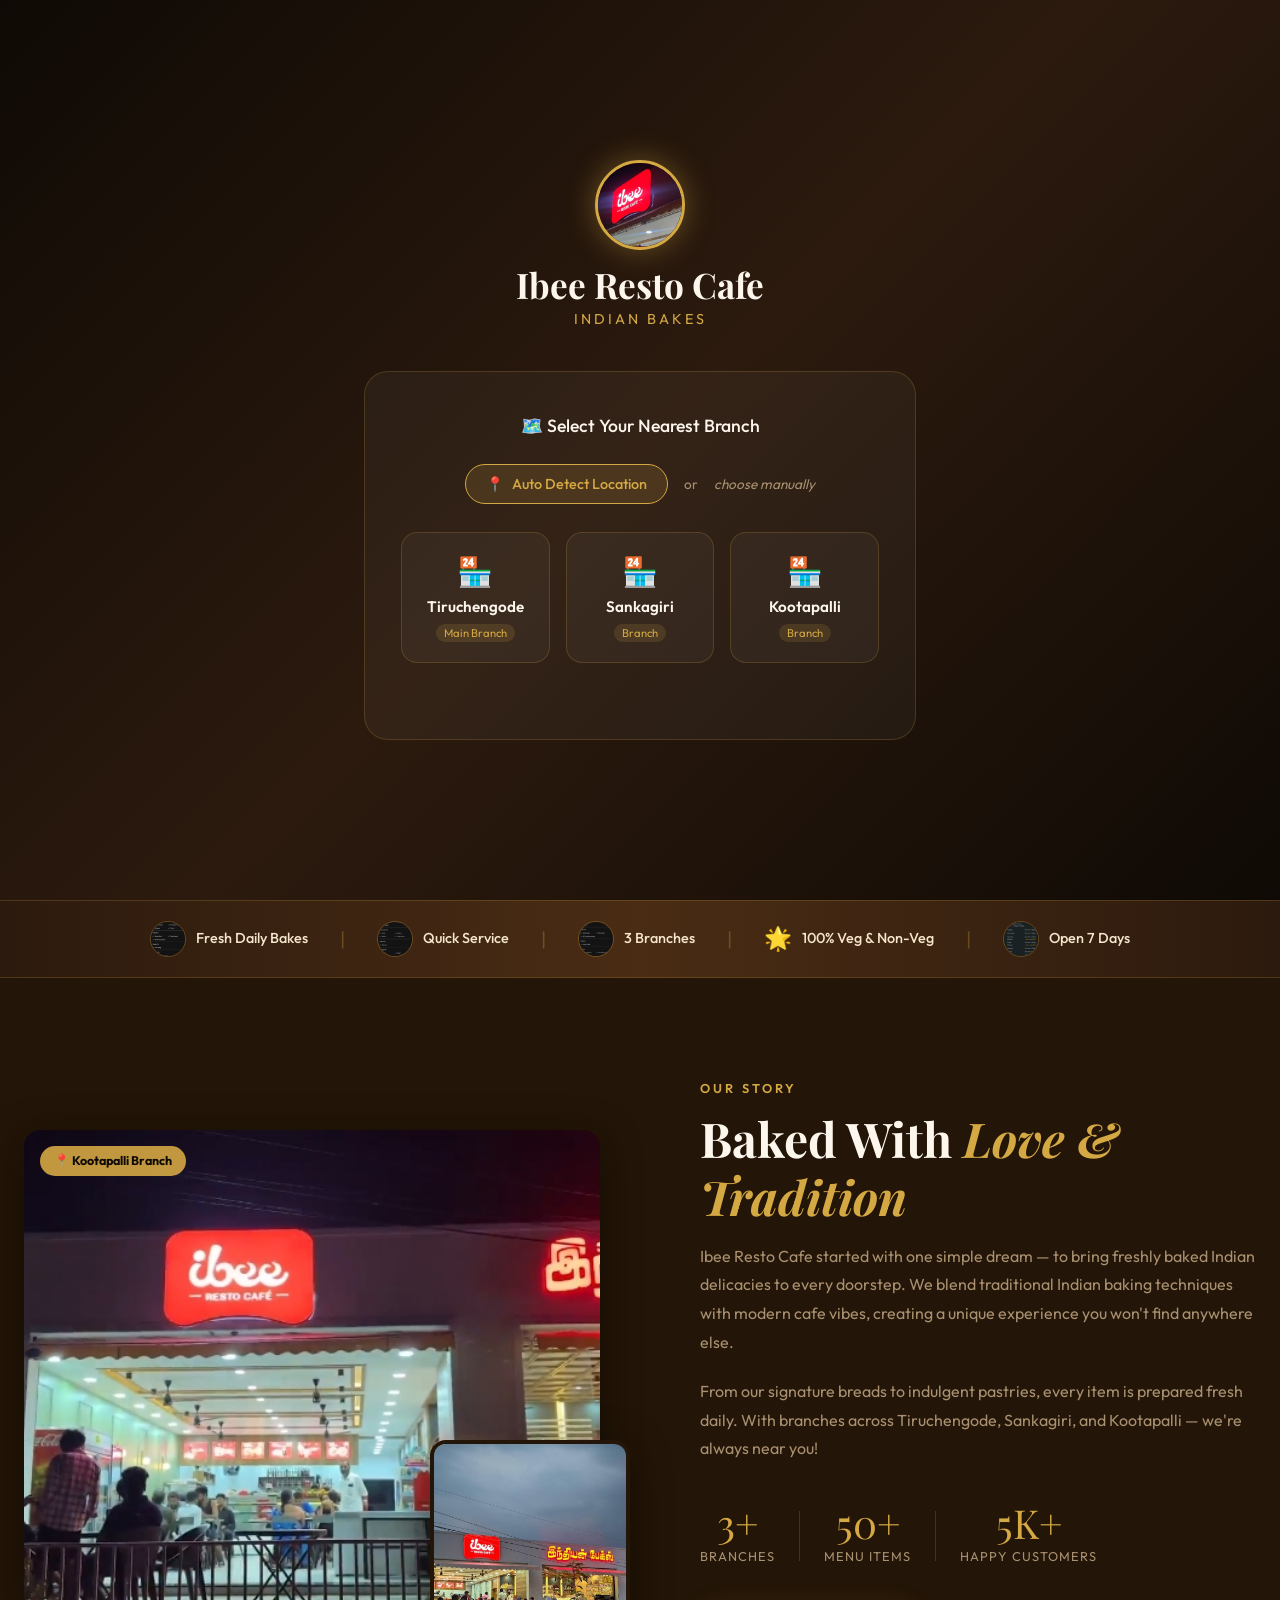
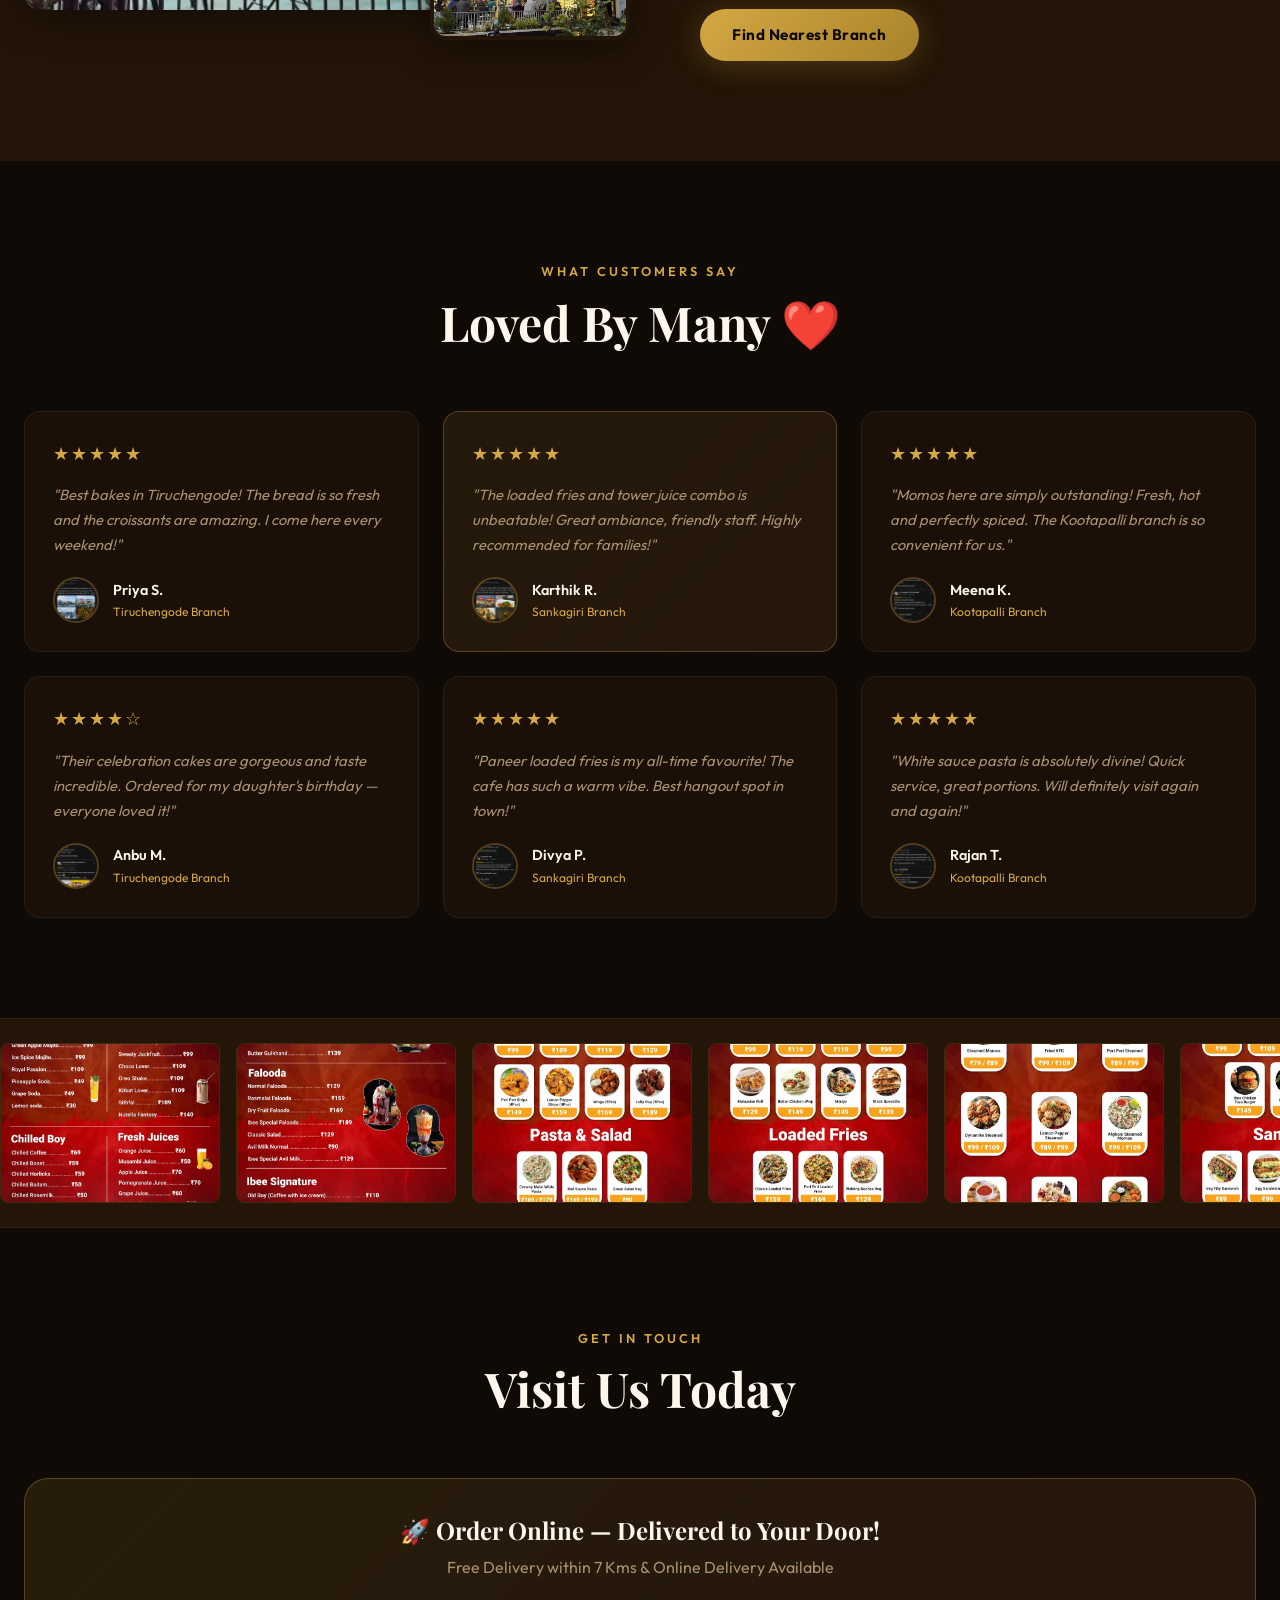
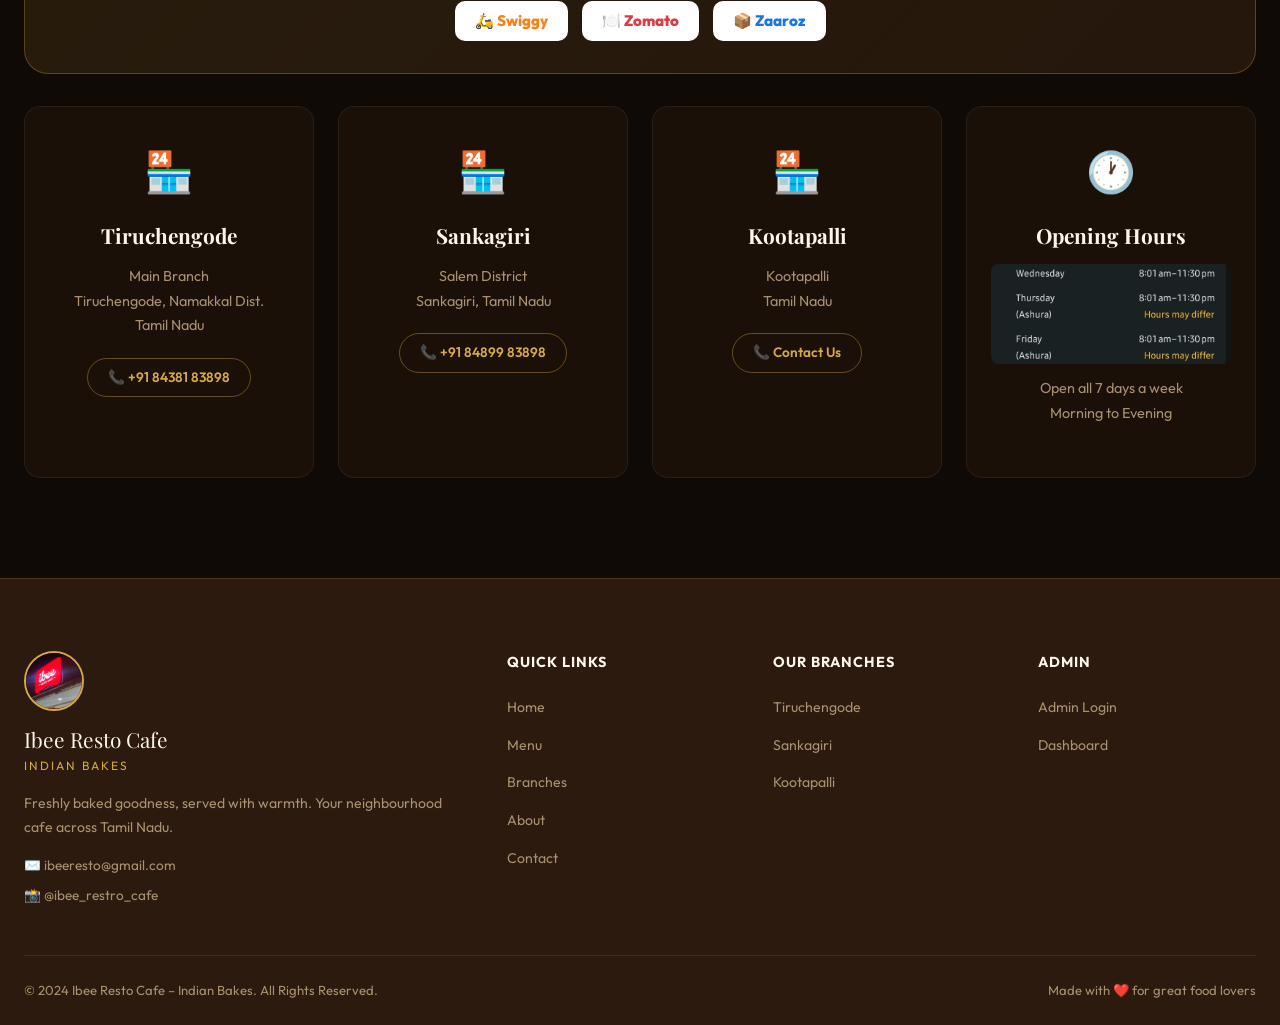
==== index.html @ 0e2c8b27 "first commit" ====
<!DOCTYPE html>
<html lang="en">
<head>
  <meta charset="UTF-8" />
  <meta name="viewport" content="width=device-width, initial-scale=1.0" />
  <title>Ibee Resto Cafe – Indian Bakes | Tiruchengode | Sankagiri | Kootapalli</title>
  <meta name="description" content="Ibee Resto Cafe – Indian Bakes. Fresh bakes, burgers, beverages & more. Multiple branches across Tiruchengode, Sankagiri, and Kootapalli. Order online today!" />
  <link rel="icon" href="images/logo.jpg" type="image/jpeg" />
  <link rel="preconnect" href="https://fonts.googleapis.com" />
  <link rel="preconnect" href="https://fonts.gstatic.com" crossorigin />
  <link href="https://fonts.googleapis.com/css2?family=Playfair+Display:ital,wght@0,400;0,600;0,700;1,400&family=Outfit:wght@300;400;500;600;700&display=swap" rel="stylesheet" />
  <link rel="stylesheet" href="css/style.css" />
</head>
<body>

  <!-- ===== BRANCH SELECTOR OVERLAY ===== -->
  <div id="branch-overlay" class="branch-overlay active">
    <div class="branch-overlay-inner">
      <div class="branch-logo-wrap">
        <img src="images/logo.jpg" alt="Ibee Resto Cafe Logo" class="branch-logo" />
        <h1 class="branch-title">Ibee Resto Cafe</h1>
        <p class="branch-subtitle">Indian Bakes</p>
      </div>
      <div class="branch-card">
        <p class="branch-prompt">🗺️ Select Your Nearest Branch</p>
        <div class="branch-detect-row">
          <button id="detect-location-btn" class="btn-detect" onclick="detectLocation()">
            <span class="icon">📍</span> Auto Detect Location
          </button>
          <span class="or-divider">or</span>
          <span class="manual-label">choose manually</span>
        </div>
        <div class="branch-grid">
          <button class="branch-btn" onclick="selectBranch('tiruchengode')" id="branch-tiruchengode">
            <span class="branch-icon">🏪</span>
            <span class="branch-name">Tiruchengode</span>
            <span class="branch-tag">Main Branch</span>
          </button>
          <button class="branch-btn" onclick="selectBranch('sankagiri')" id="branch-sankagiri">
            <span class="branch-icon">🏪</span>
            <span class="branch-name">Sankagiri</span>
            <span class="branch-tag">Branch</span>
          </button>
          <button class="branch-btn" onclick="selectBranch('kootapalli')" id="branch-kootapalli">
            <span class="branch-icon">🏪</span>
            <span class="branch-name">Kootapalli</span>
            <span class="branch-tag">Branch</span>
          </button>
        </div>
        <p class="branch-note" id="detect-status"></p>
      </div>
    </div>
  </div>

  <!-- ===== NAVBAR ===== -->
  <nav class="navbar" id="navbar">
    <div class="nav-container">
      <a href="index.html" class="nav-logo">
        <img src="images/logo.jpg" alt="Ibee Logo" class="nav-logo-img" />
        <div class="nav-logo-text">
          <span class="nav-brand">Ibee Resto Cafe</span>
          <span class="nav-tagline">Indian Bakes</span>
        </div>
      </a>
      <ul class="nav-links" id="nav-links">
        <li><a href="index.html" class="nav-link active">Home</a></li>
        <li><a href="menu.html" class="nav-link">Menu</a></li>
        <li><a href="order.html" class="nav-link" style="color:var(--gold);font-weight:700;">🛒 Order</a></li>
        <li><a href="branches.html" class="nav-link">Branches</a></li>
        <li><a href="index.html#about" class="nav-link">About</a></li>
        <li><a href="index.html#contact" class="nav-link">Contact</a></li>
      </ul>
      <div class="nav-actions">
        <div class="branch-indicator" id="nav-branch-indicator" onclick="changeBranch()">
          <span class="bi-dot">●</span>
          <span id="current-branch-nav">Select Branch</span>
          <span class="bi-arrow">⌄</span>
        </div>
        <a href="admin/login.html" class="btn-admin" id="admin-btn">Admin</a>
        <button class="hamburger" id="hamburger" onclick="toggleMenu()" aria-label="Menu">
          <span></span><span></span><span></span>
        </button>
      </div>
    </div>
  </nav>

  <!-- ===== HERO SECTION ===== -->
  <section class="hero" id="home">
    <div class="hero-bg-slider">
      <div class="hero-slide active" style="background-image:url('images/cafe_exterior1.jpg')"></div>
      <div class="hero-slide" style="background-image:url('images/cafe_exterior2.jpg')"></div>
      <div class="hero-slide" style="background-image:url('images/cafe_exterior3.jpg')"></div>
      <div class="hero-slide" style="background-image:url('images/cafe_exterior4.jpg')"></div>
      <div class="hero-slide" style="background-image:url('images/cafe_exterior5.jpg')"></div>
    </div>
    <div class="hero-overlay"></div>
    <div class="hero-content">
      <div class="hero-badge">✦ Freshly Baked Every Day ✦</div>
      <div class="hero-logo-wrap">
        <div class="hero-logo-glow"></div>
        <img src="images/logo.jpg" alt="Ibee Resto Cafe – Indian Bakes" class="hero-logo-main" />
      </div>
      <h1 class="hero-title">
        <span class="hero-title-main">Ibee Resto Cafe</span>
        <span class="hero-title-sub">Indian Bakes</span>
      </h1>
      <p class="hero-desc">From oven to table — authentic Indian bakes, bold flavours & warm vibes.<br/>
        <span class="hero-branch-tag" id="hero-branch-display">📍 Select a branch to explore menu</span>
      </p>
      <div class="hero-cta">
        <a href="order.html" class="btn-primary">🛒 Order Now</a>
        <a href="menu.html" class="btn-outline">View Menu</a>
        <a href="branches.html" class="btn-outline">Our Branches</a>
      </div>
    </div>
    <div class="hero-scroll-hint">
      <span>Scroll to discover</span>
      <div class="scroll-arrow">↓</div>
    </div>
    <div class="hero-slide-dots" id="hero-dots"></div>
  </section>

  <!-- ===== FEATURES STRIP ===== -->
  <section class="features-strip">
    <div class="feature-item">
      <img src="images/features1.jpg" alt="Fresh Bakes" class="feat-img" />
      <span>Fresh Daily Bakes</span>
    </div>
    <div class="feat-divider">|</div>
    <div class="feature-item">
      <img src="images/features2.jpg" alt="Quick Service" class="feat-img" />
      <span>Quick Service</span>
    </div>
    <div class="feat-divider">|</div>
    <div class="feature-item">
      <img src="images/features3.jpg" alt="Multi Branch" class="feat-img" />
      <span>3 Branches</span>
    </div>
    <div class="feat-divider">|</div>
    <div class="feature-item">
      <span class="feat-emoji">🌟</span>
      <span>100% Veg & Non-Veg</span>
    </div>
    <div class="feat-divider">|</div>
    <div class="feature-item">
      <img src="images/timing.jpg" alt="Timings" class="feat-img" />
      <span>Open 7 Days</span>
    </div>
  </section>

  <!-- ===== ABOUT / STORY ===== -->
  <section class="section about-section" id="about">
    <div class="container about-grid">
      <div class="about-images">
        <img src="images/cafe_exterior4.jpg" alt="Ibee Cafe Kootapalli" class="about-img-main" />
        <img src="images/cafe_exterior5.jpg" alt="Ibee Cafe Kootapalli" class="about-img-float" />
        <div class="about-branch-tag">📍 Kootapalli Branch</div>
      </div>
      <div class="about-content">
        <p class="section-eyebrow">Our Story</p>
        <h2 class="section-title">Baked With <em>Love & Tradition</em></h2>
        <p class="about-text">
          Ibee Resto Cafe started with one simple dream — to bring freshly baked Indian delicacies to every doorstep. 
          We blend traditional Indian baking techniques with modern cafe vibes, creating a unique experience you won't find anywhere else.
        </p>
        <p class="about-text">
          From our signature breads to indulgent pastries, every item is prepared fresh daily. 
          With branches across Tiruchengode, Sankagiri, and Kootapalli — we're always near you!
        </p>
        <div class="about-stats">
          <div class="stat-item">
            <span class="stat-num">3+</span>
            <span class="stat-label">Branches</span>
          </div>
          <div class="stat-divider"></div>
          <div class="stat-item">
            <span class="stat-num">50+</span>
            <span class="stat-label">Menu Items</span>
          </div>
          <div class="stat-divider"></div>
          <div class="stat-item">
            <span class="stat-num">5K+</span>
            <span class="stat-label">Happy Customers</span>
          </div>
        </div>
        <a href="branches.html" class="btn-primary">Find Nearest Branch</a>
      </div>
    </div>
  </section>

  <!-- ===== REVIEWS ===== -->
  <section class="section reviews-section" id="reviews">
    <div class="container">
      <div class="section-header">
        <p class="section-eyebrow">What Customers Say</p>
        <h2 class="section-title">Loved By Many ❤️</h2>
      </div>
      <div class="reviews-grid">
        <div class="review-card">
          <div class="review-stars">★★★★★</div>
          <p class="review-text">"Best bakes in Tiruchengode! The bread is so fresh and the croissants are amazing. I come here every weekend!"</p>
          <div class="reviewer">
            <img src="images/customer_review1.jpg" alt="Reviewer" class="reviewer-img" />
            <div>
              <span class="reviewer-name">Priya S.</span>
              <span class="reviewer-branch">Tiruchengode Branch</span>
            </div>
          </div>
        </div>
        <div class="review-card featured">
          <div class="review-stars">★★★★★</div>
          <p class="review-text">"The loaded fries and tower juice combo is unbeatable! Great ambiance, friendly staff. Highly recommended for families!"</p>
          <div class="reviewer">
            <img src="images/customer_review2.jpg" alt="Reviewer" class="reviewer-img" />
            <div>
              <span class="reviewer-name">Karthik R.</span>
              <span class="reviewer-branch">Sankagiri Branch</span>
            </div>
          </div>
        </div>
        <div class="review-card">
          <div class="review-stars">★★★★★</div>
          <p class="review-text">"Momos here are simply outstanding! Fresh, hot and perfectly spiced. The Kootapalli branch is so convenient for us."</p>
          <div class="reviewer">
            <img src="images/customer_review3.jpg" alt="Reviewer" class="reviewer-img" />
            <div>
              <span class="reviewer-name">Meena K.</span>
              <span class="reviewer-branch">Kootapalli Branch</span>
            </div>
          </div>
        </div>
        <div class="review-card">
          <div class="review-stars">★★★★☆</div>
          <p class="review-text">"Their celebration cakes are gorgeous and taste incredible. Ordered for my daughter's birthday — everyone loved it!"</p>
          <div class="reviewer">
            <img src="images/customer_review4.jpg" alt="Reviewer" class="reviewer-img" />
            <div>
              <span class="reviewer-name">Anbu M.</span>
              <span class="reviewer-branch">Tiruchengode Branch</span>
            </div>
          </div>
        </div>
        <div class="review-card">
          <div class="review-stars">★★★★★</div>
          <p class="review-text">"Paneer loaded fries is my all-time favourite! The cafe has such a warm vibe. Best hangout spot in town!"</p>
          <div class="reviewer">
            <img src="images/customer_review5.jpg" alt="Reviewer" class="reviewer-img" />
            <div>
              <span class="reviewer-name">Divya P.</span>
              <span class="reviewer-branch">Sankagiri Branch</span>
            </div>
          </div>
        </div>
        <div class="review-card">
          <div class="review-stars">★★★★★</div>
          <p class="review-text">"White sauce pasta is absolutely divine! Quick service, great portions. Will definitely visit again and again!"</p>
          <div class="reviewer">
            <img src="images/customer_review6.jpg" alt="Reviewer" class="reviewer-img" />
            <div>
              <span class="reviewer-name">Rajan T.</span>
              <span class="reviewer-branch">Kootapalli Branch</span>
            </div>
          </div>
        </div>
      </div>
    </div>
  </section>

  <!-- ===== GALLERY STRIP ===== -->
  <section class="gallery-strip">
    <div class="gallery-track">
      <img src="images/menu1.jpg" alt="Menu" />
      <img src="images/menu2.jpg" alt="Menu" />
      <img src="images/menu3.jpg" alt="Menu" />
      <img src="images/menu4.jpg" alt="Menu" />
      <img src="images/menu5.jpg" alt="Menu" />
      <img src="images/menu6.jpg" alt="Menu" />
      <img src="images/menu7.jpg" alt="Menu" />
      <img src="images/panner_loaded_fries.jpg" alt="Paneer Loaded Fries" />
      <img src="images/fired sticks.jpg" alt="Fired Sticks" />
      <!-- Duplicate for seamless loop -->
      <img src="images/menu1.jpg" alt="Menu" />
      <img src="images/menu2.jpg" alt="Menu" />
      <img src="images/menu3.jpg" alt="Menu" />
      <img src="images/menu4.jpg" alt="Menu" />
    </div>
  </section>

  <!-- ===== CONTACT ===== -->
  <section class="section contact-section" id="contact">
    <div class="container">
      <div class="section-header">
        <p class="section-eyebrow">Get In Touch</p>
        <h2 class="section-title">Visit Us Today</h2>
      </div>
      <div class="contact-grid">
        <!-- Delivery Banner -->
        <div style="grid-column:1/-1;background:linear-gradient(135deg,rgba(212,168,67,0.12),rgba(44,26,14,0.8));border:1px solid rgba(212,168,67,0.3);border-radius:24px;padding:32px;text-align:center;margin-bottom:8px;">
          <h3 style="font-family:var(--font-display);font-size:1.5rem;color:var(--cream);margin-bottom:6px;">🚀 Order Online — Delivered to Your Door!</h3>
          <p style="color:var(--text-muted);margin-bottom:20px;">Free Delivery within 7 Kms &amp; Online Delivery Available</p>
          <div style="display:flex;justify-content:center;gap:14px;flex-wrap:wrap;">
            <div style="background:white;border-radius:10px;padding:8px 20px;font-weight:800;color:#fc8019;font-size:0.95rem;">🛵 Swiggy</div>
            <div style="background:white;border-radius:10px;padding:8px 20px;font-weight:800;color:#e23744;font-size:0.95rem;">🍽️ Zomato</div>
            <div style="background:white;border-radius:10px;padding:8px 20px;font-weight:800;color:#1a73e8;font-size:0.95rem;">📦 Zaaroz</div>
          </div>
        </div>
        <div class="contact-card">
          <div class="contact-icon">🏪</div>
          <h3>Tiruchengode</h3>
          <p>Main Branch<br/>Tiruchengode, Namakkal Dist.<br/>Tamil Nadu</p>
          <a href="tel:+918438183898" class="contact-link">📞 +91 84381 83898</a>
        </div>
        <div class="contact-card">
          <div class="contact-icon">🏪</div>
          <h3>Sankagiri</h3>
          <p>Salem District<br/>Sankagiri, Tamil Nadu</p>
          <a href="tel:+918489983898" class="contact-link">📞 +91 84899 83898</a>
        </div>
        <div class="contact-card">
          <div class="contact-icon">🏪</div>
          <h3>Kootapalli</h3>
          <p>Kootapalli<br/>Tamil Nadu</p>
          <a href="tel:+918438183898" class="contact-link">📞 Contact Us</a>
        </div>
        <div class="contact-card contact-hours">
          <div class="contact-icon">🕐</div>
          <h3>Opening Hours</h3>
          <img src="images/timing.jpg" alt="Opening hours" class="timing-img" />
          <p>Open all 7 days a week<br/>Morning to Evening</p>
        </div>
      </div>
    </div>
  </section>

  <!-- ===== FOOTER ===== -->
  <footer class="footer">
    <div class="container">
      <div class="footer-grid">
        <div class="footer-brand">
          <img src="images/logo.jpg" alt="Ibee Logo" class="footer-logo" />
          <p class="footer-brand-name">Ibee Resto Cafe</p>
          <p class="footer-tagline">Indian Bakes</p>
          <p class="footer-desc">Freshly baked goodness, served with warmth. Your neighbourhood cafe across Tamil Nadu.</p>
          <div style="margin-top:16px;display:flex;flex-direction:column;gap:8px;">
            <a href="mailto:ibeeresto@gmail.com" style="color:var(--text-muted);font-size:0.85rem;transition:color 0.3s;" onmouseover="this.style.color='var(--gold)'" onmouseout="this.style.color='var(--text-muted)'">✉️ ibeeresto@gmail.com</a>
            <a href="https://instagram.com/ibee_restro_cafe" target="_blank" rel="noopener" style="color:var(--text-muted);font-size:0.85rem;transition:color 0.3s;" onmouseover="this.style.color='var(--gold)'" onmouseout="this.style.color='var(--text-muted)'">📸 @ibee_restro_cafe</a>
          </div>
        </div>
        <div class="footer-links-col">
          <h4>Quick Links</h4>
          <ul>
            <li><a href="index.html">Home</a></li>
            <li><a href="menu.html">Menu</a></li>
            <li><a href="branches.html">Branches</a></li>
            <li><a href="index.html#about">About</a></li>
            <li><a href="index.html#contact">Contact</a></li>
          </ul>
        </div>
        <div class="footer-links-col">
          <h4>Our Branches</h4>
          <ul>
            <li><a href="branches.html#tiruchengode">Tiruchengode</a></li>
            <li><a href="branches.html#sankagiri">Sankagiri</a></li>
            <li><a href="branches.html#kootapalli">Kootapalli</a></li>
          </ul>
        </div>
        <div class="footer-links-col">
          <h4>Admin</h4>
          <ul>
            <li><a href="admin/login.html">Admin Login</a></li>
            <li><a href="admin/dashboard.html">Dashboard</a></li>
          </ul>
        </div>
      </div>
      <div class="footer-bottom">
        <p>© 2024 Ibee Resto Cafe – Indian Bakes. All Rights Reserved.</p>
        <p>Made with ❤️ for great food lovers</p>
      </div>
    </div>
  </footer>

  <script src="js/main.js"></script>
</body>
</html>
---- css/style.css ----
/* ===================================================
   IBEE RESTO CAFE – INDIAN BAKES | Main Stylesheet
   =================================================== */

/* ---- CSS Variables ---- */
:root {
  --gold: #D4A843;
  --gold-light: #F0C96A;
  --gold-dark: #A8832A;
  --brown: #2C1A0E;
  --brown-mid: #4A2C14;
  --cream: #FDF6EC;
  --cream-dark: #F5E6CC;
  --dark: #0F0A05;
  --dark-card: #1A1008;
  --dark-surface: #231507;
  --text-light: #F5E6CC;
  --text-muted: #A89070;
  --text-dark: #1A0E05;
  --red: #E74C3C;
  --green: #27AE60;
  --white: #FFFFFF;
  --shadow-gold: 0 4px 30px rgba(212,168,67,0.25);
  --shadow-card: 0 8px 40px rgba(0,0,0,0.4);
  --radius: 16px;
  --radius-sm: 8px;
  --radius-pill: 50px;
  --transition: all 0.35s cubic-bezier(0.4,0,0.2,1);
  --font-display: 'Playfair Display', Georgia, serif;
  --font-body: 'Outfit', sans-serif;
}

/* ---- Reset ---- */
*, *::before, *::after { box-sizing: border-box; margin: 0; padding: 0; }
html { scroll-behavior: smooth; font-size: 16px; }
body {
  font-family: var(--font-body);
  background: var(--dark);
  color: var(--text-light);
  overflow-x: hidden;
  line-height: 1.6;
}
img { max-width: 100%; display: block; object-fit: cover; }
a { text-decoration: none; color: inherit; }
ul { list-style: none; }
button { cursor: pointer; font-family: var(--font-body); border: none; outline: none; }

/* ---- Utility ---- */
.container { max-width: 1280px; margin: 0 auto; padding: 0 24px; }
.section { padding: 100px 0; }
.section-header { text-align: center; margin-bottom: 60px; }
.section-eyebrow {
  font-size: 0.8rem; font-weight: 600; letter-spacing: 3px;
  text-transform: uppercase; color: var(--gold); margin-bottom: 12px;
}
.section-title {
  font-family: var(--font-display); font-size: clamp(2rem, 4vw, 3rem);
  color: var(--cream); line-height: 1.2; margin-bottom: 16px;
}
.section-title em { color: var(--gold); font-style: italic; }
.section-desc { color: var(--text-muted); font-size: 1.05rem; max-width: 560px; margin: 0 auto; }

/* ================================================================
   BRANCH OVERLAY
   ================================================================ */
.branch-overlay {
  position: fixed; inset: 0; z-index: 9999;
  background: linear-gradient(135deg, #0F0A05 0%, #2C1A0E 50%, #0F0A05 100%);
  display: flex; align-items: center; justify-content: center;
  opacity: 0; pointer-events: none;
  transition: opacity 0.5s ease;
}
.branch-overlay.active { opacity: 1; pointer-events: all; }
.branch-overlay-inner {
  display: flex; flex-direction: column; align-items: center; gap: 40px;
  padding: 40px 24px; max-width: 600px; width: 100%;
  animation: fadeUp 0.6s ease 0.2s both;
}
.branch-logo-wrap { text-align: center; }
.branch-logo {
  width: 90px; height: 90px; border-radius: 50%; object-fit: cover;
  border: 3px solid var(--gold); box-shadow: 0 0 30px rgba(212,168,67,0.4);
  margin: 0 auto 16px;
}
.branch-title {
  font-family: var(--font-display); font-size: 2.2rem; color: var(--cream);
  line-height: 1.1;
}
.branch-subtitle { color: var(--gold); font-size: 0.9rem; letter-spacing: 3px; text-transform: uppercase; margin-top: 4px; }
.branch-card {
  background: rgba(255,255,255,0.04); border: 1px solid rgba(212,168,67,0.2);
  border-radius: 24px; padding: 40px 36px; width: 100%; text-align: center;
  backdrop-filter: blur(20px);
}
.branch-prompt { font-size: 1.1rem; color: var(--cream); margin-bottom: 24px; font-weight: 500; }
.branch-detect-row { display: flex; align-items: center; justify-content: center; gap: 16px; margin-bottom: 28px; flex-wrap: wrap; }
.btn-detect {
  background: rgba(212,168,67,0.15); border: 1px solid var(--gold);
  color: var(--gold); padding: 10px 20px; border-radius: var(--radius-pill);
  font-size: 0.9rem; font-weight: 500; transition: var(--transition);
  display: flex; align-items: center; gap: 8px;
}
.btn-detect:hover { background: var(--gold); color: var(--dark); }
.or-divider { color: var(--text-muted); font-size: 0.85rem; }
.manual-label { color: var(--text-muted); font-size: 0.85rem; font-style: italic; }
.branch-grid { display: grid; grid-template-columns: repeat(3, 1fr); gap: 16px; }
.branch-btn {
  background: rgba(255,255,255,0.04); border: 1px solid rgba(212,168,67,0.2);
  border-radius: var(--radius); padding: 20px 12px; color: var(--cream);
  display: flex; flex-direction: column; align-items: center; gap: 8px;
  transition: var(--transition); cursor: pointer;
}
.branch-btn:hover, .branch-btn.selected {
  background: rgba(212,168,67,0.15); border-color: var(--gold);
  transform: translateY(-4px); box-shadow: var(--shadow-gold);
}
.branch-icon { font-size: 1.8rem; }
.branch-name { font-weight: 600; font-size: 0.95rem; }
.branch-tag { font-size: 0.7rem; color: var(--gold); background: rgba(212,168,67,0.15); padding: 2px 8px; border-radius: 20px; }
.branch-note { margin-top: 16px; font-size: 0.85rem; color: var(--text-muted); min-height: 20px; }

/* ================================================================
   NAVBAR
   ================================================================ */
.navbar {
  position: fixed; top: 0; left: 0; right: 0; z-index: 1000;
  padding: 16px 0;
  transition: var(--transition);
  background: transparent;
}
.navbar.scrolled {
  background: rgba(15,10,5,0.95);
  backdrop-filter: blur(20px);
  padding: 10px 0;
  border-bottom: 1px solid rgba(212,168,67,0.15);
  box-shadow: 0 4px 30px rgba(0,0,0,0.4);
}
.nav-container {
  max-width: 1280px; margin: 0 auto; padding: 0 24px;
  display: flex; align-items: center; justify-content: space-between; gap: 24px;
}
.nav-logo { display: flex; align-items: center; gap: 12px; }
.nav-logo-img { width: 44px; height: 44px; border-radius: 50%; object-fit: cover; border: 2px solid var(--gold); }
.nav-brand { display: block; font-family: var(--font-display); font-size: 1.1rem; color: var(--cream); line-height: 1.1; }
.nav-tagline { display: block; font-size: 0.65rem; letter-spacing: 2px; text-transform: uppercase; color: var(--gold); }
.nav-links { display: flex; align-items: center; gap: 32px; }
.nav-link { font-size: 0.9rem; font-weight: 500; color: var(--text-muted); transition: var(--transition); position: relative; }
.nav-link::after {
  content: ''; position: absolute; bottom: -4px; left: 0; width: 0; height: 2px;
  background: var(--gold); transition: var(--transition);
}
.nav-link:hover, .nav-link.active { color: var(--cream); }
.nav-link:hover::after, .nav-link.active::after { width: 100%; }
.nav-actions { display: flex; align-items: center; gap: 14px; }
.branch-indicator {
  display: flex; align-items: center; gap: 6px;
  background: rgba(212,168,67,0.12); border: 1px solid rgba(212,168,67,0.3);
  border-radius: var(--radius-pill); padding: 7px 14px;
  font-size: 0.8rem; color: var(--gold); cursor: pointer; transition: var(--transition);
}
.branch-indicator:hover { background: rgba(212,168,67,0.22); }
.bi-dot { font-size: 0.5rem; animation: pulse 2s infinite; }
.bi-arrow { font-size: 0.7rem; }
.btn-admin {
  background: var(--gold); color: var(--dark); padding: 8px 18px;
  border-radius: var(--radius-pill); font-size: 0.82rem; font-weight: 700;
  transition: var(--transition); letter-spacing: 0.5px;
}
.btn-admin:hover { background: var(--gold-light); transform: translateY(-1px); box-shadow: var(--shadow-gold); }
.hamburger {
  display: none; flex-direction: column; gap: 5px;
  background: transparent; width: 30px; padding: 4px;
}
.hamburger span { display: block; height: 2px; background: var(--cream); border-radius: 2px; transition: var(--transition); }
.hamburger.open span:nth-child(1) { transform: rotate(45deg) translate(5px, 5px); }
.hamburger.open span:nth-child(2) { opacity: 0; }
.hamburger.open span:nth-child(3) { transform: rotate(-45deg) translate(5px, -5px); }

/* ================================================================
   HERO
   ================================================================ */
.hero {
  position: relative; min-height: 100vh;
  display: flex; align-items: center; justify-content: center; overflow: hidden;
}
.hero-bg-slider { position: absolute; inset: 0; }
.hero-slide {
  position: absolute; inset: 0;
  background-size: cover; background-position: center;
  opacity: 0; transition: opacity 1.2s ease;
}
.hero-slide.active { opacity: 1; }
.hero-overlay {
  position: absolute; inset: 0;
  background: linear-gradient(180deg, rgba(15,10,5,0.55) 0%, rgba(15,10,5,0.7) 60%, rgba(15,10,5,0.95) 100%);
  z-index: 1;
}
.hero-content {
  position: relative; z-index: 2; text-align: center;
  padding: 0 24px; max-width: 800px;
  animation: fadeUp 1s ease 0.3s both;
}
.hero-badge {
  display: inline-block; background: rgba(212,168,67,0.15);
  border: 1px solid rgba(212,168,67,0.4); border-radius: var(--radius-pill);
  padding: 8px 24px; font-size: 0.78rem; letter-spacing: 2px;
  text-transform: uppercase; color: var(--gold); margin-bottom: 24px;
}
.hero-title { font-family: var(--font-display); line-height: 1.1; margin-bottom: 20px; }
.hero-title-main {
  display: block; font-size: clamp(2.8rem, 7vw, 5.5rem);
  color: var(--cream); text-shadow: 0 4px 20px rgba(0,0,0,0.5);
}
.hero-title-sub {
  display: block; font-size: clamp(1rem, 2.5vw, 1.6rem);
  color: var(--gold); letter-spacing: 6px; text-transform: uppercase;
  font-style: italic; margin-top: 8px;
}
.hero-desc { color: rgba(245,230,204,0.8); font-size: 1.1rem; margin-bottom: 36px; line-height: 1.7; }
.hero-branch-tag { color: var(--gold); display: block; margin-top: 8px; font-size: 0.95rem; }
.hero-cta { display: flex; gap: 16px; justify-content: center; flex-wrap: wrap; }
.hero-scroll-hint {
  position: absolute; bottom: 32px; left: 50%; transform: translateX(-50%);
  z-index: 2; text-align: center; color: var(--text-muted); font-size: 0.75rem;
  letter-spacing: 2px; text-transform: uppercase;
}
.scroll-arrow { font-size: 1.2rem; animation: bounce 2s infinite; margin-top: 6px; }
.hero-slide-dots {
  position: absolute; bottom: 80px; left: 50%; transform: translateX(-50%);
  z-index: 2; display: flex; gap: 8px;
}

/* ================================================================
   BUTTONS
   ================================================================ */
.btn-primary {
  display: inline-flex; align-items: center; gap: 8px;
  background: linear-gradient(135deg, var(--gold), var(--gold-dark));
  color: var(--dark); padding: 14px 32px; border-radius: var(--radius-pill);
  font-weight: 700; font-size: 0.95rem; transition: var(--transition);
  letter-spacing: 0.5px; box-shadow: var(--shadow-gold);
}
.btn-primary:hover { transform: translateY(-3px); box-shadow: 0 8px 40px rgba(212,168,67,0.4); filter: brightness(1.1); }
.btn-outline {
  display: inline-flex; align-items: center; gap: 8px;
  background: transparent; color: var(--cream);
  border: 2px solid rgba(255,255,255,0.3); padding: 13px 30px;
  border-radius: var(--radius-pill); font-weight: 600; font-size: 0.95rem;
  transition: var(--transition);
}
.btn-outline:hover { border-color: var(--gold); color: var(--gold); transform: translateY(-3px); }
.btn-sm {
  display: inline-block; background: rgba(212,168,67,0.15);
  border: 1px solid rgba(212,168,67,0.4); color: var(--gold);
  padding: 7px 16px; border-radius: var(--radius-pill); font-size: 0.82rem;
  font-weight: 600; transition: var(--transition);
}
.btn-sm:hover { background: var(--gold); color: var(--dark); }

/* ================================================================
   FEATURES STRIP
   ================================================================ */
.features-strip {
  background: linear-gradient(90deg, var(--brown) 0%, var(--brown-mid) 50%, var(--brown) 100%);
  border-top: 1px solid rgba(212,168,67,0.2);
  border-bottom: 1px solid rgba(212,168,67,0.2);
  padding: 20px 0; display: flex; align-items: center;
  justify-content: center; gap: 32px; flex-wrap: wrap;
}
.feature-item { display: flex; align-items: center; gap: 10px; font-size: 0.9rem; font-weight: 500; color: var(--cream-dark); }
.feat-img { width: 36px; height: 36px; border-radius: 50%; object-fit: cover; border: 1px solid rgba(212,168,67,0.3); }
.feat-emoji { font-size: 1.4rem; }
.feat-divider { color: rgba(212,168,67,0.3); font-size: 1.2rem; }

/* ================================================================
   MENU SHOWCASE
   ================================================================ */
.menu-showcase { background: var(--dark); }
.menu-tabs { display: flex; justify-content: center; gap: 12px; margin-bottom: 48px; flex-wrap: wrap; }
.tab-btn {
  background: rgba(255,255,255,0.05); border: 1px solid rgba(255,255,255,0.1);
  color: var(--text-muted); padding: 10px 24px; border-radius: var(--radius-pill);
  font-size: 0.88rem; font-weight: 600; transition: var(--transition);
}
.tab-btn:hover { border-color: var(--gold); color: var(--gold); }
.tab-btn.active { background: var(--gold); border-color: var(--gold); color: var(--dark); }
.menu-grid {
  display: grid; grid-template-columns: repeat(auto-fill, minmax(300px, 1fr)); gap: 28px;
}
.menu-card {
  background: var(--dark-card); border: 1px solid rgba(255,255,255,0.06);
  border-radius: var(--radius); overflow: hidden; transition: var(--transition);
}
.menu-card:hover { transform: translateY(-8px); border-color: rgba(212,168,67,0.3); box-shadow: var(--shadow-card); }
.menu-card.hidden { display: none; }
.menu-card-img-wrap { position: relative; height: 220px; overflow: hidden; }
.menu-card-img-wrap img { width: 100%; height: 100%; object-fit: cover; transition: transform 0.5s ease; }
.menu-card:hover .menu-card-img-wrap img { transform: scale(1.08); }
.menu-badge {
  position: absolute; top: 12px; left: 12px;
  background: rgba(0,0,0,0.75); backdrop-filter: blur(8px);
  border-radius: var(--radius-pill); padding: 4px 12px; font-size: 0.75rem;
  font-weight: 600; border: 1px solid rgba(255,255,255,0.1);
}
.menu-card-body { padding: 20px; }
.menu-card-body h3 { font-family: var(--font-display); font-size: 1.2rem; color: var(--cream); margin-bottom: 8px; }
.menu-card-body p { font-size: 0.88rem; color: var(--text-muted); line-height: 1.5; margin-bottom: 16px; }
.menu-card-footer { display: flex; align-items: center; justify-content: space-between; }
.price { font-size: 1.25rem; font-weight: 700; color: var(--gold); }
.menu-cta { text-align: center; margin-top: 52px; }

/* ================================================================
   ABOUT SECTION
   ================================================================ */
.about-section { background: var(--dark-surface); }
.about-grid { display: grid; grid-template-columns: 1fr 1fr; gap: 80px; align-items: center; }
.about-images { position: relative; }
.about-img-main { width: 100%; height: 480px; border-radius: var(--radius); object-fit: cover; box-shadow: var(--shadow-card); }
.about-img-float {
  position: absolute; bottom: -30px; right: -30px;
  width: 200px; height: 200px; border-radius: var(--radius);
  object-fit: cover; border: 4px solid var(--dark-surface);
  box-shadow: var(--shadow-card);
}
.about-content { padding-left: 20px; }
.about-text { color: var(--text-muted); line-height: 1.8; margin-bottom: 20px; }
.about-stats { display: flex; align-items: center; gap: 24px; margin: 40px 0; }
.stat-item { text-align: center; }
.stat-num { display: block; font-family: var(--font-display); font-size: 2.5rem; color: var(--gold); line-height: 1; }
.stat-label { font-size: 0.8rem; color: var(--text-muted); text-transform: uppercase; letter-spacing: 1px; }
.stat-divider { width: 1px; height: 50px; background: rgba(212,168,67,0.2); }

/* ================================================================
   REVIEWS
   ================================================================ */
.reviews-section { background: var(--dark); }
.reviews-grid { display: grid; grid-template-columns: repeat(auto-fill, minmax(320px, 1fr)); gap: 24px; }
.review-card {
  background: var(--dark-card); border: 1px solid rgba(255,255,255,0.06);
  border-radius: var(--radius); padding: 28px; transition: var(--transition);
}
.review-card:hover { border-color: rgba(212,168,67,0.3); transform: translateY(-4px); }
.review-card.featured {
  background: linear-gradient(135deg, rgba(212,168,67,0.1), rgba(44,26,14,0.8));
  border-color: rgba(212,168,67,0.3);
}
.review-stars { color: var(--gold); font-size: 1.1rem; margin-bottom: 14px; letter-spacing: 2px; }
.review-text { color: var(--text-muted); font-size: 0.92rem; line-height: 1.7; margin-bottom: 20px; font-style: italic; }
.reviewer { display: flex; align-items: center; gap: 14px; }
.reviewer-img { width: 46px; height: 46px; border-radius: 50%; object-fit: cover; border: 2px solid rgba(212,168,67,0.3); }
.reviewer-name { display: block; font-weight: 600; color: var(--cream); font-size: 0.9rem; }
.reviewer-branch { display: block; font-size: 0.75rem; color: var(--gold); }

/* ================================================================
   GALLERY STRIP (Auto-scroll)
   ================================================================ */
.gallery-strip {
  overflow: hidden; background: var(--dark-surface);
  padding: 24px 0; border-top: 1px solid rgba(212,168,67,0.1);
  border-bottom: 1px solid rgba(212,168,67,0.1);
}
.gallery-track {
  display: flex; gap: 16px; width: max-content;
  animation: scrollGallery 30s linear infinite;
}
.gallery-track:hover { animation-play-state: paused; }
.gallery-track img {
  width: 220px; height: 160px; border-radius: var(--radius-sm);
  object-fit: cover; border: 1px solid rgba(212,168,67,0.15);
  flex-shrink: 0; transition: var(--transition);
}
.gallery-track img:hover { transform: scale(1.05); border-color: var(--gold); }

/* ================================================================
   CONTACT
   ================================================================ */
.contact-section { background: var(--dark); }
.contact-grid { display: grid; grid-template-columns: repeat(auto-fill, minmax(260px, 1fr)); gap: 24px; }
.contact-card {
  background: var(--dark-card); border: 1px solid rgba(255,255,255,0.06);
  border-radius: var(--radius); padding: 32px 24px; text-align: center;
  transition: var(--transition);
}
.contact-card:hover { border-color: rgba(212,168,67,0.3); transform: translateY(-4px); }
.contact-icon { font-size: 2.5rem; margin-bottom: 16px; }
.contact-card h3 { font-family: var(--font-display); font-size: 1.3rem; color: var(--cream); margin-bottom: 12px; }
.contact-card p { color: var(--text-muted); font-size: 0.9rem; line-height: 1.7; margin-bottom: 20px; }
.contact-link {
  display: inline-block; color: var(--gold); border: 1px solid rgba(212,168,67,0.4);
  border-radius: var(--radius-pill); padding: 8px 20px; font-size: 0.85rem;
  font-weight: 600; transition: var(--transition);
}
.contact-link:hover { background: var(--gold); color: var(--dark); }
.contact-hours .timing-img { width: 100%; height: 100px; object-fit: cover; border-radius: var(--radius-sm); margin-bottom: 12px; }

/* ================================================================
   FOOTER
   ================================================================ */
.footer {
  background: var(--brown); border-top: 1px solid rgba(212,168,67,0.2);
  padding: 72px 0 0;
}
.footer-grid { display: grid; grid-template-columns: 2fr 1fr 1fr 1fr; gap: 48px; margin-bottom: 48px; }
.footer-logo { width: 60px; height: 60px; border-radius: 50%; object-fit: cover; border: 2px solid var(--gold); margin-bottom: 12px; }
.footer-brand-name { font-family: var(--font-display); font-size: 1.3rem; color: var(--cream); }
.footer-tagline { color: var(--gold); font-size: 0.75rem; letter-spacing: 2px; text-transform: uppercase; margin-bottom: 16px; }
.footer-desc { color: var(--text-muted); font-size: 0.88rem; line-height: 1.7; }
.footer-links-col h4 { color: var(--cream); font-size: 0.9rem; font-weight: 700; margin-bottom: 20px; text-transform: uppercase; letter-spacing: 1px; }
.footer-links-col ul { display: flex; flex-direction: column; gap: 12px; }
.footer-links-col ul li a { color: var(--text-muted); font-size: 0.88rem; transition: var(--transition); }
.footer-links-col ul li a:hover { color: var(--gold); padding-left: 6px; }
.footer-bottom {
  border-top: 1px solid rgba(212,168,67,0.15); padding: 24px 0;
  display: flex; align-items: center; justify-content: space-between; flex-wrap: wrap; gap: 12px;
}
.footer-bottom p { color: var(--text-muted); font-size: 0.82rem; }

/* ================================================================
   PAGE-SPECIFIC: MENU PAGE
   ================================================================ */
.page-hero {
  padding: 140px 0 80px;
  background: linear-gradient(180deg, rgba(44,26,14,0.9) 0%, var(--dark) 100%);
  text-align: center; position: relative; overflow: hidden;
}
.page-hero::before {
  content: ''; position: absolute; inset: 0;
  background: radial-gradient(ellipse at 50% 0%, rgba(212,168,67,0.12) 0%, transparent 70%);
}
.page-hero-content { position: relative; z-index: 1; }
.page-hero-title { font-family: var(--font-display); font-size: clamp(2.2rem, 5vw, 3.5rem); color: var(--cream); }
.page-hero-desc { color: var(--text-muted); margin-top: 12px; font-size: 1rem; }

/* Branch Notice Banner */
.branch-notice {
  background: linear-gradient(90deg, rgba(212,168,67,0.15), rgba(212,168,67,0.08));
  border: 1px solid rgba(212,168,67,0.3); border-radius: var(--radius);
  padding: 16px 24px; display: flex; align-items: center; gap: 16px;
  margin-bottom: 40px;
}
.branch-notice-icon { font-size: 1.5rem; }
.branch-notice-text { flex: 1; }
.branch-notice-text strong { color: var(--gold); display: block; font-size: 0.95rem; }
.branch-notice-text span { color: var(--text-muted); font-size: 0.85rem; }
.btn-change-branch {
  background: rgba(212,168,67,0.2); border: 1px solid var(--gold); color: var(--gold);
  padding: 8px 18px; border-radius: var(--radius-pill); font-size: 0.82rem;
  font-weight: 600; cursor: pointer; transition: var(--transition);
}
.btn-change-branch:hover { background: var(--gold); color: var(--dark); }

/* Full Menu Grid */
.menu-page { background: var(--dark); }
.menu-section { padding: 80px 0; }
.menu-category-title {
  font-family: var(--font-display); font-size: 1.8rem; color: var(--cream);
  margin-bottom: 32px; display: flex; align-items: center; gap: 16px;
}
.menu-category-title::after { content: ''; flex: 1; height: 1px; background: rgba(212,168,67,0.2); }
.category-emoji { font-size: 1.5rem; }
.full-menu-grid { display: grid; grid-template-columns: repeat(auto-fill, minmax(280px, 1fr)); gap: 24px; }

/* Out of Stock styling */
.menu-card.out-of-stock { opacity: 0.5; pointer-events: none; }
.menu-card.out-of-stock .menu-card-img-wrap::after {
  content: 'Not Available'; position: absolute; inset: 0;
  background: rgba(0,0,0,0.7); display: flex; align-items: center; justify-content: center;
  color: var(--text-muted); font-weight: 600; font-size: 1rem;
}

/* ================================================================
   PAGE-SPECIFIC: BRANCHES PAGE
   ================================================================ */
.branches-page { background: var(--dark); }
.branches-section { padding: 80px 0; }
.branch-detail-card {
  background: var(--dark-card); border: 1px solid rgba(255,255,255,0.06);
  border-radius: 24px; overflow: hidden; margin-bottom: 48px; transition: var(--transition);
}
.branch-detail-card:hover { border-color: rgba(212,168,67,0.3); }
.branch-detail-inner { display: grid; grid-template-columns: 1fr 1fr; }
.branch-detail-inner.reverse { direction: rtl; }
.branch-detail-inner.reverse > * { direction: ltr; }
.branch-img-wrap { height: 400px; overflow: hidden; }
.branch-img-wrap img { width: 100%; height: 100%; object-fit: cover; transition: transform 0.6s ease; }
.branch-detail-card:hover .branch-img-wrap img { transform: scale(1.05); }
.branch-info { padding: 48px 40px; display: flex; flex-direction: column; justify-content: center; }
.branch-number { font-size: 0.75rem; letter-spacing: 3px; color: var(--gold); text-transform: uppercase; margin-bottom: 12px; }
.branch-info h2 { font-family: var(--font-display); font-size: 2.2rem; color: var(--cream); margin-bottom: 16px; }
.branch-info p { color: var(--text-muted); line-height: 1.7; margin-bottom: 24px; }
.branch-details-list { display: flex; flex-direction: column; gap: 12px; margin-bottom: 28px; }
.branch-detail-item { display: flex; align-items: flex-start; gap: 12px; font-size: 0.88rem; color: var(--text-muted); }
.branch-detail-item strong { color: var(--cream); min-width: 70px; }
.branch-menu-pills { display: flex; gap: 8px; flex-wrap: wrap; margin-bottom: 28px; }
.branch-pill {
  background: rgba(212,168,67,0.1); border: 1px solid rgba(212,168,67,0.25);
  color: var(--gold); padding: 4px 14px; border-radius: var(--radius-pill); font-size: 0.78rem;
}
.branch-actions { display: flex; gap: 12px; flex-wrap: wrap; }

/* ================================================================
   ADMIN PAGES
   ================================================================ */
.admin-body {
  background: #0A0A0F; color: #E0E0E0; font-family: var(--font-body);
  min-height: 100vh;
}
.admin-login-page {
  min-height: 100vh; display: flex; align-items: center; justify-content: center;
  background: linear-gradient(135deg, #0A0A0F 0%, #1A0E05 50%, #0A0A0F 100%);
  position: relative;
}
.admin-login-page::before {
  content: ''; position: absolute; inset: 0;
  background: radial-gradient(ellipse at 50% 50%, rgba(212,168,67,0.08) 0%, transparent 70%);
}
.admin-login-card {
  position: relative; z-index: 1;
  background: rgba(255,255,255,0.04); border: 1px solid rgba(212,168,67,0.2);
  border-radius: 24px; padding: 52px 44px; width: 100%; max-width: 440px;
  backdrop-filter: blur(20px);
  animation: fadeUp 0.6s ease both;
}
.admin-login-logo { text-align: center; margin-bottom: 32px; }
.admin-login-logo img { width: 70px; height: 70px; border-radius: 50%; margin: 0 auto 12px; border: 2px solid var(--gold); }
.admin-login-logo h2 { font-family: var(--font-display); color: var(--cream); font-size: 1.5rem; }
.admin-login-logo p { color: var(--text-muted); font-size: 0.82rem; margin-top: 4px; }
.form-group { margin-bottom: 20px; }
.form-label { display: block; color: var(--text-muted); font-size: 0.82rem; font-weight: 600; margin-bottom: 8px; letter-spacing: 0.5px; }
.form-input {
  width: 100%; background: rgba(255,255,255,0.06); border: 1px solid rgba(255,255,255,0.1);
  border-radius: var(--radius-sm); padding: 13px 16px; color: var(--cream);
  font-size: 0.95rem; font-family: var(--font-body); transition: var(--transition);
}
.form-input:focus { outline: none; border-color: var(--gold); background: rgba(212,168,67,0.06); }
.form-input::placeholder { color: var(--text-muted); }
.btn-login {
  width: 100%; background: linear-gradient(135deg, var(--gold), var(--gold-dark));
  color: var(--dark); padding: 14px; border-radius: var(--radius-pill);
  font-weight: 700; font-size: 1rem; margin-top: 8px; transition: var(--transition);
}
.btn-login:hover { filter: brightness(1.1); box-shadow: var(--shadow-gold); }
.login-error { color: #e74c3c; font-size: 0.82rem; margin-top: 12px; text-align: center; display: none; }

/* Admin Dashboard */
.admin-layout { display: flex; min-height: 100vh; }
.admin-sidebar {
  width: 260px; background: rgba(15,10,5,0.95); border-right: 1px solid rgba(212,168,67,0.15);
  display: flex; flex-direction: column; position: fixed; height: 100vh; overflow-y: auto;
  z-index: 100;
}
.admin-sidebar-logo { padding: 28px 24px 20px; border-bottom: 1px solid rgba(255,255,255,0.06); }
.admin-sidebar-logo img { width: 44px; height: 44px; border-radius: 50%; border: 2px solid var(--gold); margin-bottom: 8px; }
.admin-sidebar-logo span { display: block; font-family: var(--font-display); color: var(--cream); font-size: 0.95rem; }
.admin-sidebar-logo small { color: var(--gold); font-size: 0.7rem; letter-spacing: 1px; }
.admin-nav { padding: 20px 0; flex: 1; }
.admin-nav-label { color: var(--text-muted); font-size: 0.65rem; letter-spacing: 2px; text-transform: uppercase; padding: 12px 24px 6px; }
.admin-nav-item {
  display: flex; align-items: center; gap: 12px;
  padding: 12px 24px; color: var(--text-muted); font-size: 0.88rem;
  font-weight: 500; transition: var(--transition); cursor: pointer; border: none;
  background: transparent; width: 100%; text-align: left; text-decoration: none;
}
.admin-nav-item:hover, .admin-nav-item.active {
  background: rgba(212,168,67,0.1); color: var(--gold); border-right: 3px solid var(--gold);
}
.admin-nav-icon { font-size: 1.1rem; width: 20px; text-align: center; }
.admin-sidebar-footer { padding: 20px 24px; border-top: 1px solid rgba(255,255,255,0.06); }
.btn-logout {
  width: 100%; background: rgba(231,76,60,0.15); border: 1px solid rgba(231,76,60,0.3);
  color: #e74c3c; padding: 10px; border-radius: var(--radius-sm);
  font-size: 0.85rem; font-weight: 600; transition: var(--transition); cursor: pointer;
}
.btn-logout:hover { background: rgba(231,76,60,0.3); }
.admin-main { margin-left: 260px; flex: 1; padding: 32px; }
.admin-topbar {
  display: flex; align-items: center; justify-content: space-between;
  margin-bottom: 32px; flex-wrap: wrap; gap: 16px;
}
.admin-topbar h1 { font-family: var(--font-display); font-size: 1.8rem; color: var(--cream); }
.admin-topbar p { color: var(--text-muted); font-size: 0.85rem; margin-top: 4px; }
.admin-branch-selector {
  background: rgba(255,255,255,0.05); border: 1px solid rgba(212,168,67,0.2);
  border-radius: var(--radius-pill); padding: 10px 20px; color: var(--cream);
  font-family: var(--font-body); font-size: 0.88rem; cursor: pointer;
}
.admin-branch-selector:focus { outline: 2px solid var(--gold); }
.stats-grid { display: grid; grid-template-columns: repeat(auto-fill, minmax(220px, 1fr)); gap: 20px; margin-bottom: 32px; }
.stat-card {
  background: rgba(255,255,255,0.04); border: 1px solid rgba(255,255,255,0.08);
  border-radius: var(--radius); padding: 24px; transition: var(--transition);
}
.stat-card:hover { border-color: rgba(212,168,67,0.3); transform: translateY(-2px); }
.stat-card-icon { font-size: 2rem; margin-bottom: 12px; }
.stat-card-label { font-size: 0.78rem; color: var(--text-muted); text-transform: uppercase; letter-spacing: 1px; margin-bottom: 6px; }
.stat-card-value { font-family: var(--font-display); font-size: 2rem; color: var(--cream); line-height: 1; }
.stat-card-change { font-size: 0.78rem; margin-top: 8px; }
.change-up { color: #27ae60; }
.change-down { color: #e74c3c; }
.admin-grid-2 { display: grid; grid-template-columns: 1fr 1fr; gap: 24px; margin-bottom: 24px; }
.admin-panel {
  background: rgba(255,255,255,0.03); border: 1px solid rgba(255,255,255,0.07);
  border-radius: var(--radius); padding: 24px;
}
.admin-panel h3 { font-family: var(--font-display); font-size: 1.1rem; color: var(--cream); margin-bottom: 20px; display: flex; align-items: center; gap: 10px; }
.admin-table { width: 100%; border-collapse: collapse; }
.admin-table th { font-size: 0.72rem; text-transform: uppercase; letter-spacing: 1px; color: var(--text-muted); padding: 10px 12px; text-align: left; border-bottom: 1px solid rgba(255,255,255,0.06); }
.admin-table td { padding: 12px; font-size: 0.85rem; color: var(--text-light); border-bottom: 1px solid rgba(255,255,255,0.04); }
.admin-table tr:hover td { background: rgba(255,255,255,0.02); }
.status-badge {
  display: inline-block; padding: 3px 12px; border-radius: var(--radius-pill); font-size: 0.72rem; font-weight: 600;
}
.status-pending { background: rgba(241,196,15,0.2); color: #f1c40f; }
.status-ready { background: rgba(39,174,96,0.2); color: #27ae60; }
.status-delivered { background: rgba(52,152,219,0.2); color: #3498db; }
.status-cancelled { background: rgba(231,76,60,0.2); color: #e74c3c; }
.menu-toggle-row { display: flex; align-items: center; justify-content: space-between; padding: 10px 0; border-bottom: 1px solid rgba(255,255,255,0.05); }
.menu-toggle-name { font-size: 0.88rem; color: var(--text-light); }
.toggle-switch { position: relative; width: 44px; height: 24px; }
.toggle-switch input { opacity: 0; width: 0; height: 0; }
.toggle-slider {
  position: absolute; inset: 0; background: rgba(255,255,255,0.1);
  border-radius: 24px; cursor: pointer; transition: var(--transition);
}
.toggle-slider::before {
  content: ''; position: absolute; width: 18px; height: 18px;
  left: 3px; top: 3px; background: white; border-radius: 50%; transition: var(--transition);
}
.toggle-switch input:checked + .toggle-slider { background: var(--gold); }
.toggle-switch input:checked + .toggle-slider::before { transform: translateX(20px); }

/* ================================================================
   ANIMATIONS
   ================================================================ */
@keyframes fadeUp {
  from { opacity: 0; transform: translateY(30px); }
  to { opacity: 1; transform: translateY(0); }
}
@keyframes bounce {
  0%, 100% { transform: translateY(0); }
  50% { transform: translateY(8px); }
}
@keyframes pulse {
  0%, 100% { opacity: 1; }
  50% { opacity: 0.3; }
}
@keyframes scrollGallery {
  from { transform: translateX(0); }
  to { transform: translateX(-50%); }
}
@keyframes spin {
  to { transform: rotate(360deg); }
}

/* ================================================================
   HERO INDIAN BAKES BANNER
   ================================================================ */
.hero-indian-bakes-img {
  width: 100%; max-width: 500px; margin: 0 auto 20px;
  border-radius: var(--radius); overflow: hidden;
  box-shadow: 0 8px 40px rgba(212,168,67,0.3);
  border: 1px solid rgba(212,168,67,0.25);
  animation: fadeUp 0.9s ease 0.4s both;
}
.hero-indian-bakes-img img {
  width: 100%; height: auto; display: block;
  object-fit: cover; border-radius: var(--radius);
}

/* ================================================================
   BRANCH IMAGE LABELS & GALLERY
   ================================================================ */
.branch-img-wrap { position: relative; }
.branch-img-label {
  position: absolute; bottom: 12px; left: 12px;
  background: rgba(0,0,0,0.75); backdrop-filter: blur(8px);
  color: var(--text-muted); font-size: 0.75rem;
  padding: 5px 14px; border-radius: var(--radius-pill);
  border: 1px solid rgba(255,255,255,0.1);
}
.branch-img-real-badge {
  position: absolute; bottom: 12px; left: 12px;
  background: rgba(39,174,96,0.85); backdrop-filter: blur(8px);
  color: white; font-size: 0.75rem; font-weight: 700;
  padding: 5px 14px; border-radius: var(--radius-pill);
}
/* Kootapalli gallery thumbnails */
.kootapalli-gallery { overflow: hidden; }
.kootapalli-main-img {
  width: 100%; height: 400px; object-fit: cover;
  display: none; transition: opacity 0.4s ease;
}
.kootapalli-main-img.active { display: block; }
.kootapalli-thumbs {
  position: absolute; bottom: 50px; right: 12px;
  display: flex; flex-direction: column; gap: 6px;
}
.koot-thumb {
  width: 60px; height: 46px; object-fit: cover;
  border-radius: 6px; cursor: pointer; border: 2px solid transparent;
  transition: var(--transition); opacity: 0.6;
}
.koot-thumb:hover, .koot-thumb.active { border-color: var(--gold); opacity: 1; }

/* About section branch tag */
.about-images { position: relative; }
.about-branch-tag {
  position: absolute; top: 16px; left: 16px;
  background: rgba(212,168,67,0.9); color: var(--dark);
  font-size: 0.78rem; font-weight: 700;
  padding: 5px 14px; border-radius: var(--radius-pill);
}

/* ================================================================
   HERO LOGO (REAL LOGO.JPG) — PREMIUM DISPLAY
   ================================================================ */
.hero-logo-wrap {
  position: relative;
  width: 200px; height: 200px;
  margin: 0 auto 24px;
  animation: fadeUp 0.8s ease 0.3s both;
}
.hero-logo-glow {
  position: absolute; inset: -12px;
  border-radius: 50%;
  background: radial-gradient(circle, rgba(212,168,67,0.5) 0%, transparent 70%);
  animation: glowPulse 3s ease-in-out infinite;
  z-index: 0;
}
.hero-logo-main {
  width: 200px; height: 200px;
  border-radius: 50%;
  object-fit: cover;
  position: relative; z-index: 1;
  border: 3px solid rgba(212,168,67,0.6);
  box-shadow:
    0 0 0 6px rgba(212,168,67,0.15),
    0 0 0 12px rgba(212,168,67,0.07),
    0 20px 60px rgba(0,0,0,0.6);
  animation: heroLogoFloat 4s ease-in-out infinite;
}
@keyframes heroLogoFloat {
  0%, 100% { transform: translateY(0px); }
  50% { transform: translateY(-10px); }
}
@keyframes glowPulse {
  0%, 100% { opacity: 0.6; transform: scale(1); }
  50% { opacity: 1; transform: scale(1.1); }
}

/* ================================================================
   RESPONSIVE
   ================================================================ */
@media (max-width: 1024px) {
  .about-grid { grid-template-columns: 1fr; gap: 48px; }
  .about-img-float { width: 150px; height: 150px; right: -10px; bottom: -20px; }
  .footer-grid { grid-template-columns: 1fr 1fr; }
  .admin-grid-2 { grid-template-columns: 1fr; }
  .branch-detail-inner { grid-template-columns: 1fr; }
  .branch-detail-inner.reverse { direction: ltr; }
  .branch-img-wrap { height: 280px; }
}
@media (max-width: 768px) {
  .nav-links { display: none; flex-direction: column; position: absolute; top: 100%; left: 0; right: 0; background: rgba(15,10,5,0.98); padding: 24px; gap: 20px; border-bottom: 1px solid rgba(212,168,67,0.15); }
  .nav-links.open { display: flex; }
  .hamburger { display: flex; }
  .branch-grid { grid-template-columns: 1fr; }
  .hero-title-main { font-size: 2.5rem; }
  .footer-grid { grid-template-columns: 1fr; }
  .admin-sidebar { width: 200px; }
  .admin-main { margin-left: 200px; padding: 20px; }
  .stats-grid { grid-template-columns: 1fr 1fr; }
}
@media (max-width: 580px) {
  .section { padding: 64px 0; }
  .branch-card { padding: 28px 20px; }
  .features-strip { gap: 16px; }
  .feat-divider { display: none; }
  .admin-sidebar { position: static; width: 100%; height: auto; }
  .admin-layout { flex-direction: column; }
  .admin-main { margin-left: 0; }
  .stats-grid { grid-template-columns: 1fr; }
}
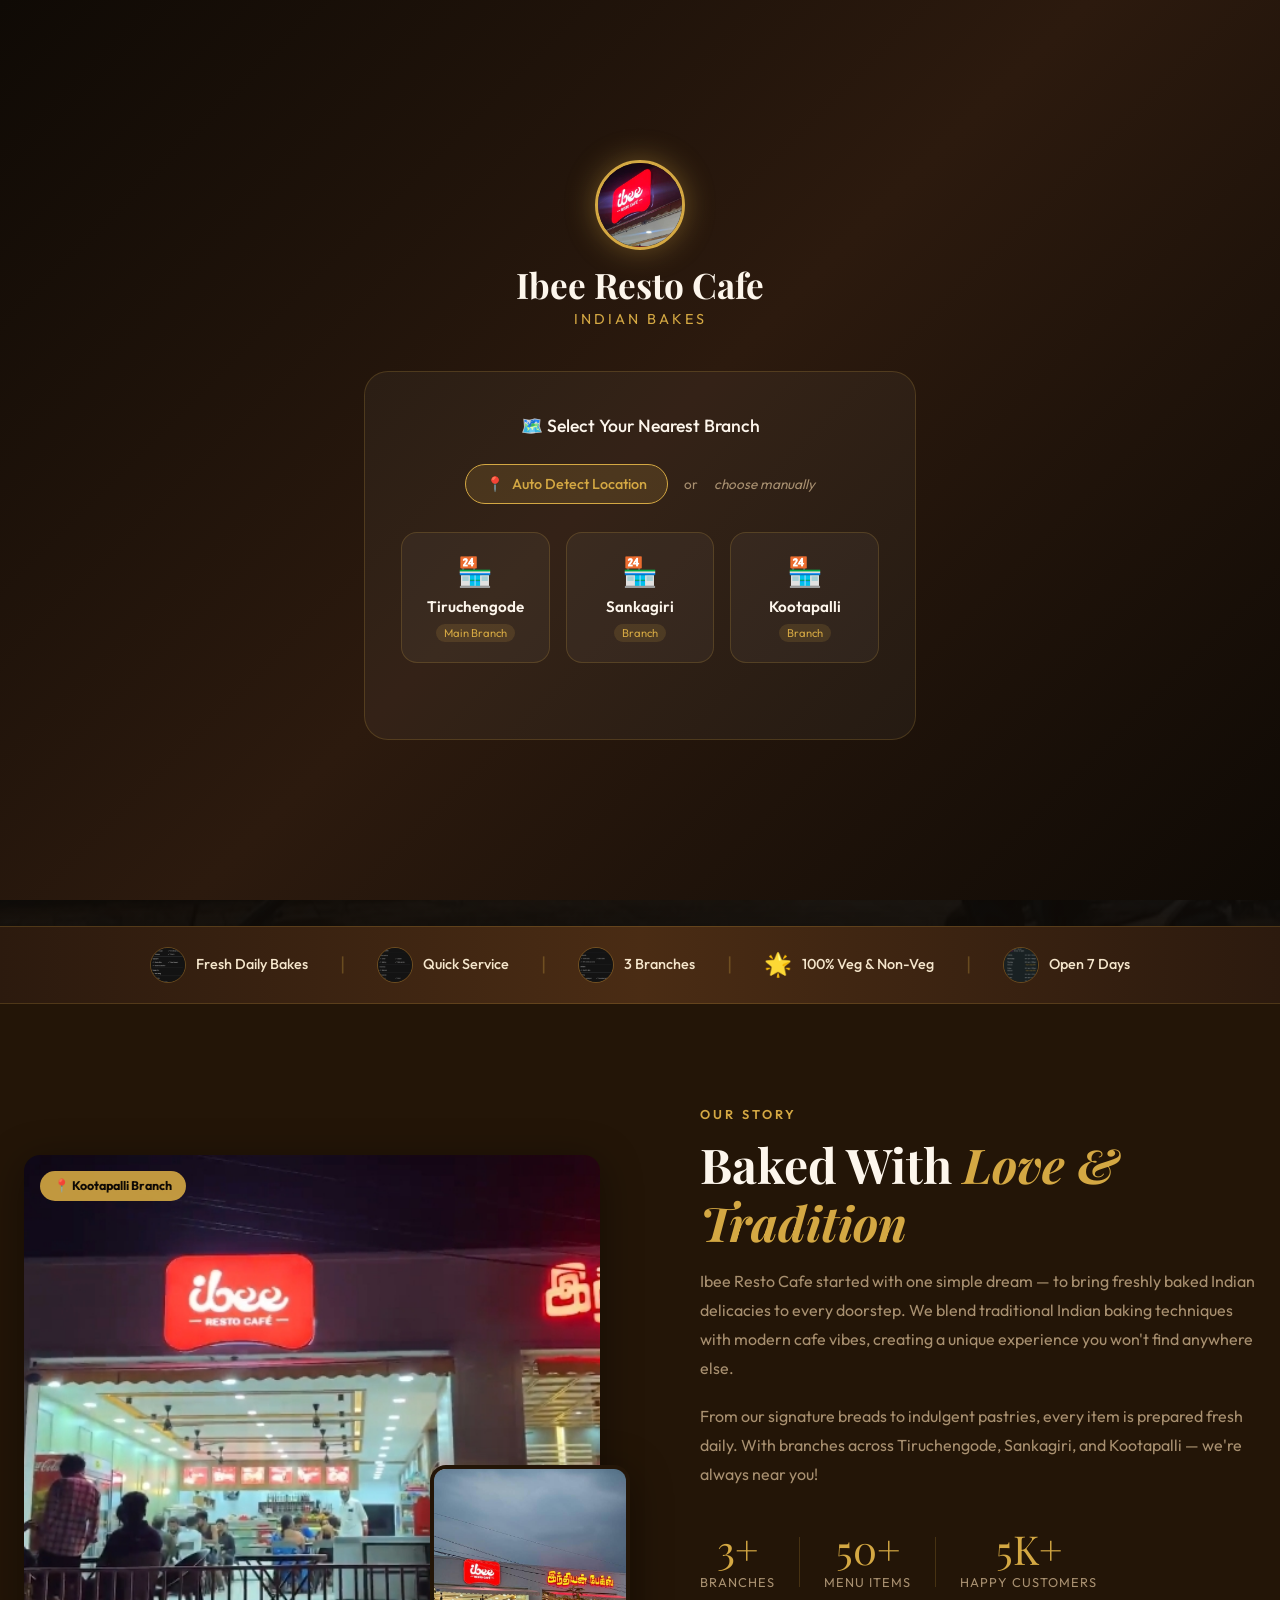
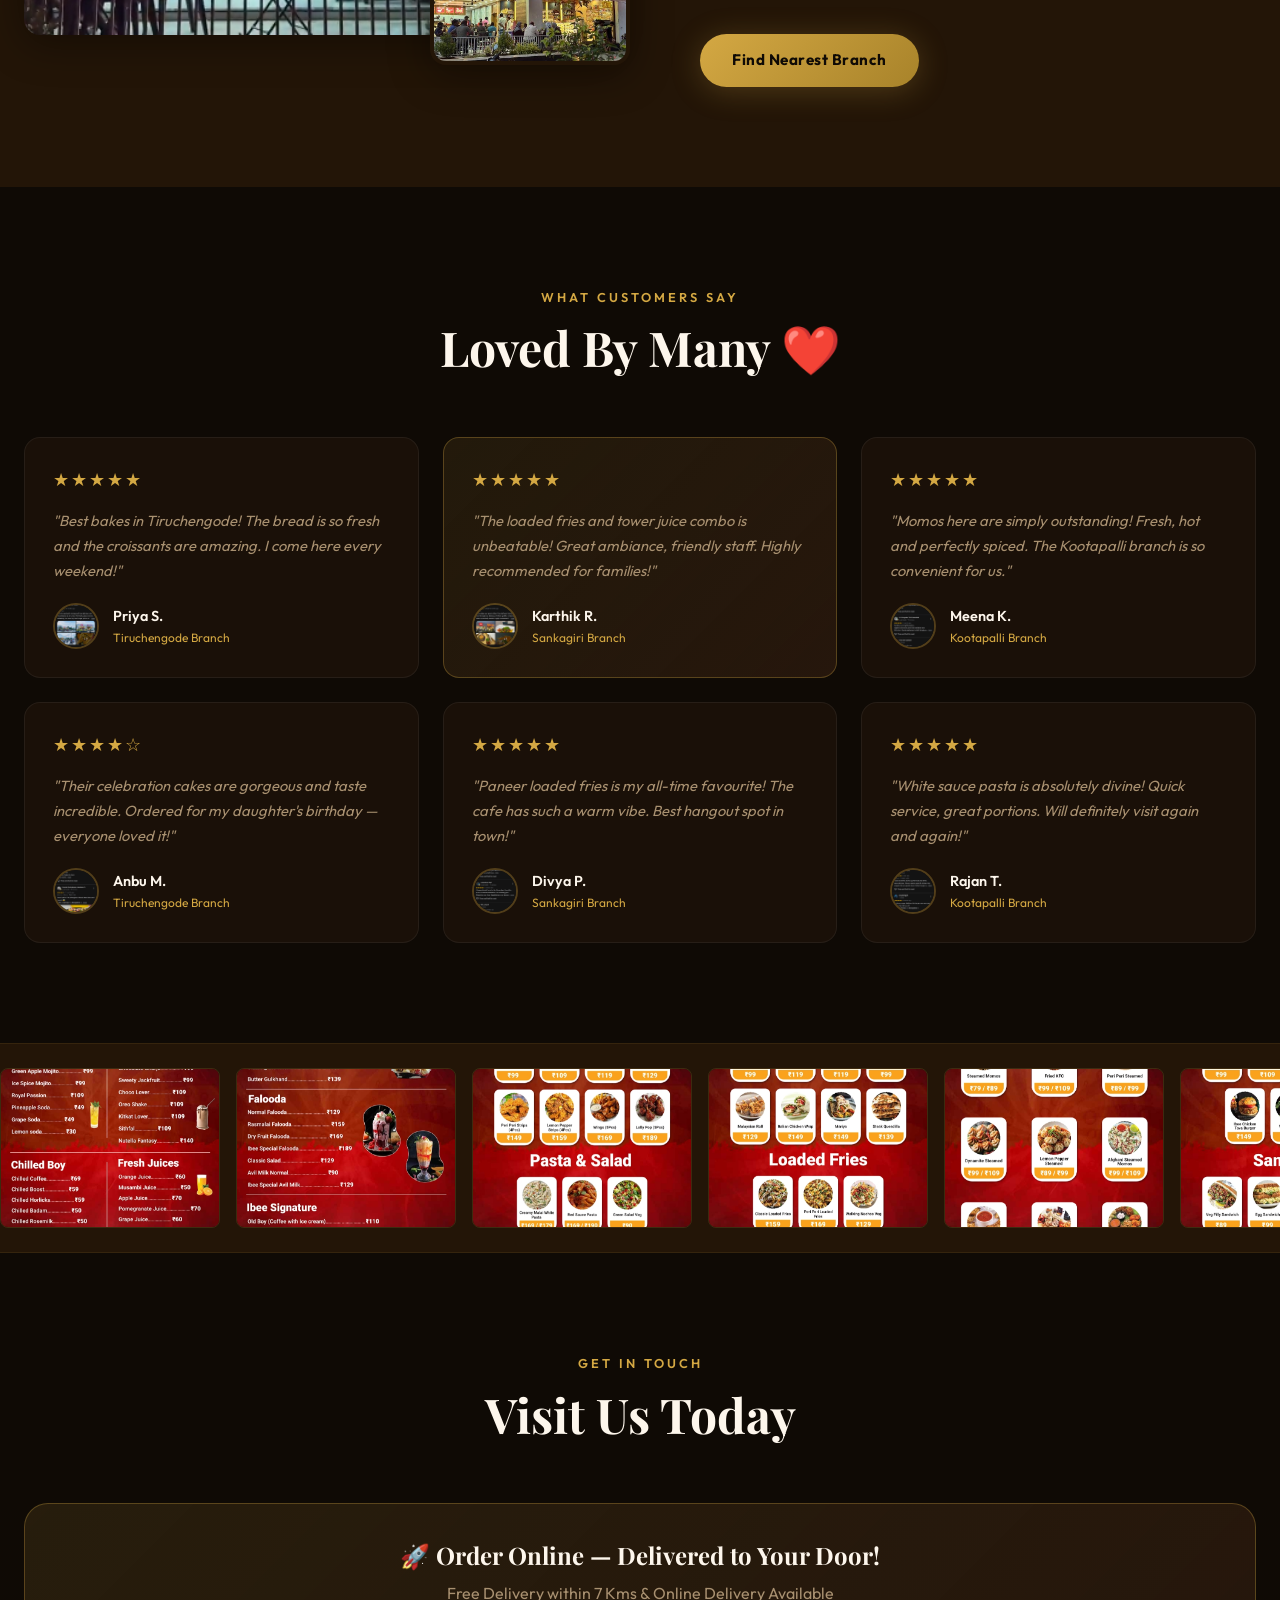
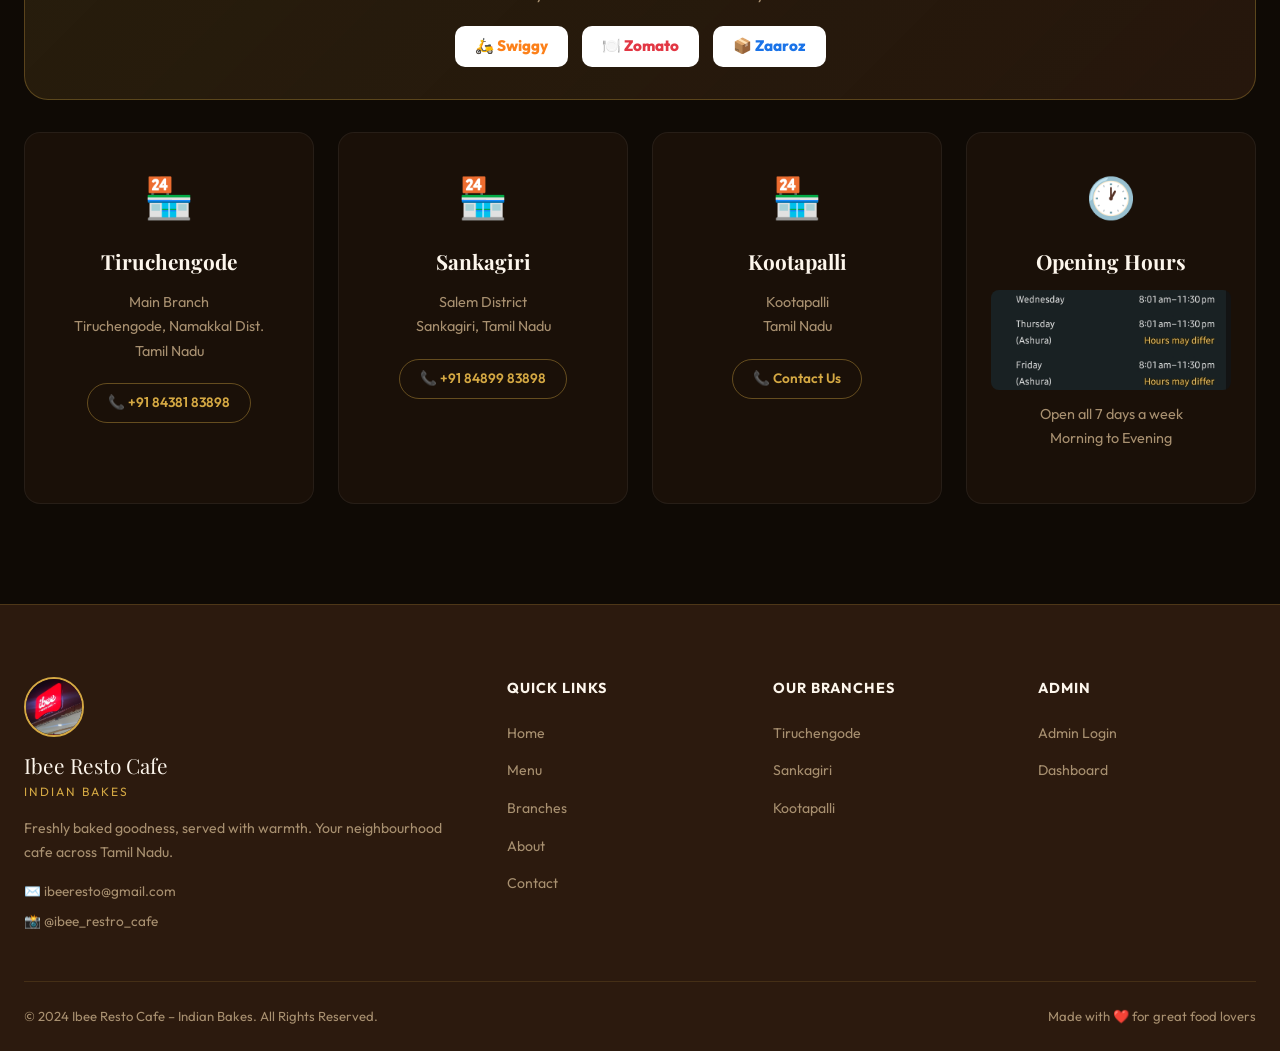
==== commit 6f88c18c: "responsive" ====
--- a/index.html
+++ b/index.html
@@ -9,7 +9,7 @@
   <link rel="preconnect" href="https://fonts.googleapis.com" />
   <link rel="preconnect" href="https://fonts.gstatic.com" crossorigin />
   <link href="https://fonts.googleapis.com/css2?family=Playfair+Display:ital,wght@0,400;0,600;0,700;1,400&family=Outfit:wght@300;400;500;600;700&display=swap" rel="stylesheet" />
-  <link rel="stylesheet" href="css/style.css" />
+  <link rel="stylesheet" href="css/style.css" />`n  <link rel="stylesheet" href="css/mobile.css" />
 </head>
 <body>
 
--- a/css/mobile.css
+++ b/css/mobile.css
@@ -0,0 +1,203 @@
+/* ================================================================
+   MOBILE RESPONSIVE OVERHAUL — Full Fix
+   ================================================================ */
+
+/* ---- TABLET (max 768px) ---- */
+@media (max-width: 768px) {
+
+  /* NAVBAR */
+  .navbar { padding: 0 16px; }
+  .nav-container { height: 62px; }
+  .nav-logo-img { width: 36px; height: 36px; }
+  .nav-brand { font-size: 0.88rem; }
+  .nav-tagline { font-size: 0.6rem; }
+  .nav-links {
+    display: none; flex-direction: column;
+    position: fixed; top: 62px; left: 0; right: 0; bottom: 0;
+    background: rgba(10,6,2,0.98); backdrop-filter: blur(20px);
+    padding: 24px; gap: 4px;
+    border-bottom: 1px solid rgba(212,168,67,0.2);
+    z-index: 998; overflow-y: auto;
+  }
+  .nav-links.open { display: flex; }
+  .nav-link { font-size: 1rem; padding: 14px 0; border-bottom: 1px solid rgba(255,255,255,0.06); width: 100%; }
+  .hamburger { display: flex; }
+  .btn-admin { font-size: 0.7rem; padding: 6px 10px; }
+  .branch-indicator { font-size: 0.7rem; padding: 5px 9px; gap: 4px; }
+
+  /* HERO */
+  .hero { min-height: 100svh; }
+  .hero-content { padding: 0 20px; gap: 10px; }
+  .hero-logo-wrap { width: 130px; height: 130px; margin-bottom: 12px; }
+  .hero-logo-main { width: 130px; height: 130px; }
+  .hero-logo-glow { inset: -8px; }
+  .hero-badge { font-size: 0.7rem; padding: 5px 12px; margin-bottom: 10px; }
+  .hero-title { gap: 4px; }
+  .hero-title-main { font-size: 2rem; }
+  .hero-title-sub { font-size: 1rem; letter-spacing: 2px; }
+  .hero-desc { font-size: 0.85rem; margin-bottom: 20px; }
+  .hero-cta { flex-direction: column; align-items: center; gap: 10px; width: 100%; }
+  .hero-cta a { width: 100%; max-width: 300px; text-align: center; padding: 13px 20px; font-size: 0.92rem; box-sizing: border-box; }
+  .hero-scroll-hint { display: none; }
+
+  /* BRANCH OVERLAY */
+  .branch-overlay-inner { padding: 20px 14px; max-width: 100%; }
+  .branch-logo { width: 75px; height: 75px; }
+  .branch-title { font-size: 1.3rem; }
+  .branch-subtitle { font-size: 0.8rem; }
+  .branch-card { padding: 20px 14px; border-radius: 18px; }
+  .branch-grid { grid-template-columns: 1fr; gap: 10px; }
+  .branch-btn { padding: 14px; }
+  .branch-name { font-size: 0.95rem; }
+  .btn-detect { font-size: 0.82rem; padding: 10px 14px; }
+  .branch-prompt { font-size: 0.88rem; }
+  .detect-row { flex-direction: column; gap: 8px; align-items: center; }
+
+  /* FEATURES STRIP */
+  .features-strip { flex-wrap: wrap; gap: 10px; padding: 14px 16px; justify-content: center; }
+  .feature-item { font-size: 0.76rem; flex: 0 0 calc(50% - 8px); justify-content: center; }
+  .feat-divider { display: none; }
+  .feat-img { width: 26px; height: 26px; }
+  .feat-emoji { font-size: 1.3rem; }
+
+  /* GENERAL SECTIONS */
+  .section { padding: 52px 0; }
+  .container { padding: 0 16px; }
+  .section-title { font-size: 1.75rem; }
+  .section-header { margin-bottom: 32px; }
+
+  /* ABOUT */
+  .about-grid { grid-template-columns: 1fr; gap: 32px; }
+  .about-img-main { border-radius: 16px; height: 260px; object-fit: cover; }
+  .about-img-float { width: 105px; height: 105px; right: 0; }
+  .about-stats { flex-wrap: wrap; gap: 16px; justify-content: flex-start; }
+  .about-stat-num { font-size: 1.6rem; }
+
+  /* PHOTO STRIP */
+  .photo-strip { grid-template-columns: repeat(2, 1fr); gap: 8px; }
+  .photo-strip-item { border-radius: 10px; height: 120px; }
+
+  /* REVIEWS */
+  .reviews-grid { grid-template-columns: 1fr; gap: 14px; }
+  .review-card { padding: 20px; }
+
+  /* CONTACT */
+  .contact-grid { grid-template-columns: 1fr; gap: 12px; }
+  .contact-card { padding: 22px 18px; border-radius: 16px; }
+  .contact-icon { font-size: 1.8rem; }
+  .contact-hours-list { font-size: 0.82rem; }
+
+  /* FOOTER */
+  .footer-grid { grid-template-columns: 1fr; gap: 28px; }
+  .footer-brand { text-align: center; }
+  .footer-logo-wrap { margin: 0 auto 14px; }
+  .footer-bottom { flex-direction: column; gap: 6px; text-align: center; font-size: 0.78rem; }
+
+  /* BRANCHES PAGE */
+  .branches-hero-title { font-size: 1.8rem; }
+  .branch-tabs { flex-wrap: wrap; gap: 8px; justify-content: center; padding: 0 12px; }
+  .branch-tab-btn { font-size: 0.78rem; padding: 8px 14px; }
+  .branch-img-wrap { height: 200px; border-radius: 14px 14px 0 0; }
+  .gallery-grid { grid-template-columns: repeat(2, 1fr); gap: 8px; }
+  .gallery-item { height: 120px; border-radius: 10px; }
+  .branch-detail-info { padding: 22px 18px; }
+  .branch-detail-name { font-size: 1.6rem; }
+  .branch-gallery-tabs { flex-wrap: wrap; gap: 8px; }
+  .branch-detail-item { font-size: 0.85rem; }
+
+  /* MENU PAGE */
+  .menu-section-block { padding: 36px 0 0; }
+  .cat-title { font-size: 1.35rem; }
+  .cat-header { margin-bottom: 18px; }
+  .menu-card-grid { grid-template-columns: repeat(2, 1fr); gap: 10px; }
+  .menu-list-grid { grid-template-columns: 1fr; gap: 8px; }
+  .menu-list-item { padding: 12px 14px; }
+  .menu-sticky-tabs { top: 62px; padding: 8px 0; margin-bottom: 28px; }
+  .menu-sticky-tabs .tab-scroll { padding: 0 12px; gap: 7px; }
+  .sticky-tab-btn { padding: 6px 12px; font-size: 0.74rem; }
+  .card-img-wrap { height: 120px; }
+  .menu-item-card .item-name { font-size: 0.8rem; padding: 8px 10px 2px; }
+  .menu-item-card .item-note { font-size: 0.68rem; padding: 0 10px 6px; }
+  .menu-item-card .item-price-bar { font-size: 0.82rem; padding: 7px 10px; }
+  .menu-item-card .item-badge { font-size: 0.62rem; margin: 3px 10px 0; }
+  .prep-note { font-size: 0.74rem; }
+
+  /* LIGHTBOX */
+  .lb-overlay { padding: 10px; align-items: flex-end; }
+  .lb-box { max-height: 92vh; border-radius: 20px 20px 16px 16px; }
+  .lb-img { height: 200px; }
+  .lb-body { padding: 16px 18px 24px; }
+  .lb-title { font-size: 1.25rem; }
+  .lb-price2 { font-size: 1.5rem; }
+  .lb-desc { font-size: 0.82rem; }
+
+  /* ADMIN */
+  .admin-sidebar { position: fixed; left: -260px; width: 260px; height: 100vh; transition: left 0.3s; z-index: 500; }
+  .admin-sidebar.mobile-open { left: 0; box-shadow: 4px 0 20px rgba(0,0,0,0.5); }
+  .admin-main { margin-left: 0; padding: 16px; }
+  .stats-grid { grid-template-columns: 1fr 1fr; gap: 12px; }
+  .admin-page-title { font-size: 1.2rem; }
+  .admin-table { font-size: 0.82rem; }
+  .admin-table th, .admin-table td { padding: 10px 12px; }
+
+  /* ORDER PAGE */
+  .order-layout { grid-template-columns: 1fr; gap: 0; padding: 80px 0 160px; }
+  .order-items-grid { grid-template-columns: repeat(2, 1fr); gap: 10px; }
+  .order-item-img { height: 110px; }
+  .order-item-name { font-size: 0.82rem; }
+  .order-item-price { font-size: 0.9rem; }
+  .cart-panel { position: fixed; bottom: 0; left: 0; right: 0; z-index: 200; border-radius: 20px 20px 0 0; max-height: 50vh; display: none; }
+  .float-cart-btn { display: flex; }
+  .category-filter { gap: 8px; }
+  .cat-filter-btn { font-size: 0.75rem; padding: 6px 12px; }
+
+  /* PAGE HERO */
+  .page-hero { padding: 80px 16px 36px; min-height: 160px; }
+  .page-hero-title { font-size: 1.8rem; }
+  .page-hero-desc { font-size: 0.85rem; }
+}
+
+/* ---- SMALL MOBILE (max 480px) ---- */
+@media (max-width: 480px) {
+  .hero-logo-wrap { width: 110px; height: 110px; }
+  .hero-logo-main { width: 110px; height: 110px; }
+  .hero-title-main { font-size: 1.7rem; }
+  .hero-title-sub { font-size: 0.9rem; letter-spacing: 2px; }
+  .menu-card-grid { grid-template-columns: 1fr; }
+  .order-items-grid { grid-template-columns: 1fr; }
+  .section-title { font-size: 1.5rem; }
+  .photo-strip { grid-template-columns: repeat(2, 1fr); }
+  .gallery-grid { grid-template-columns: repeat(2, 1fr); }
+  .gallery-item { height: 100px; }
+  .feature-item { flex: 0 0 100%; justify-content: flex-start; padding: 0 8px; }
+  .footer-brand-name { font-size: 1rem; }
+  .stats-grid { grid-template-columns: 1fr; }
+  .stat-card { padding: 18px; }
+  .stat-num { font-size: 1.8rem; }
+  .contact-card { padding: 18px 14px; }
+  .page-hero-title { font-size: 1.5rem; }
+  .branch-title { font-size: 1.15rem; }
+}
+
+/* ---- EXTRA SMALL (max 360px) ---- */
+@media (max-width: 360px) {
+  .hero-logo-wrap { width: 95px; height: 95px; }
+  .hero-logo-main { width: 95px; height: 95px; }
+  .hero-title-main { font-size: 1.5rem; }
+  .btn-primary, .btn-outline { font-size: 0.85rem; padding: 11px 18px; }
+  .nav-brand { font-size: 0.78rem; }
+  .nav-logo-img { width: 30px; height: 30px; }
+  .container { padding: 0 12px; }
+}
+
+/* Touch device optimizations */
+@media (hover: none) and (pointer: coarse) {
+  .menu-item-card:hover { transform: none; box-shadow: none; }
+  .menu-item-card:active { transform: scale(0.97); transition: transform 0.1s; }
+  .btn-add-cart:active { transform: scale(0.95); }
+  .tap-hint { display: none; }
+  .menu-item-card:hover .card-img-wrap img { transform: none; }
+  .sticky-tab-btn { padding: 9px 14px; }
+  .branch-btn:active { transform: scale(0.97); }
+  .nav-link { padding: 16px 0; }
+}
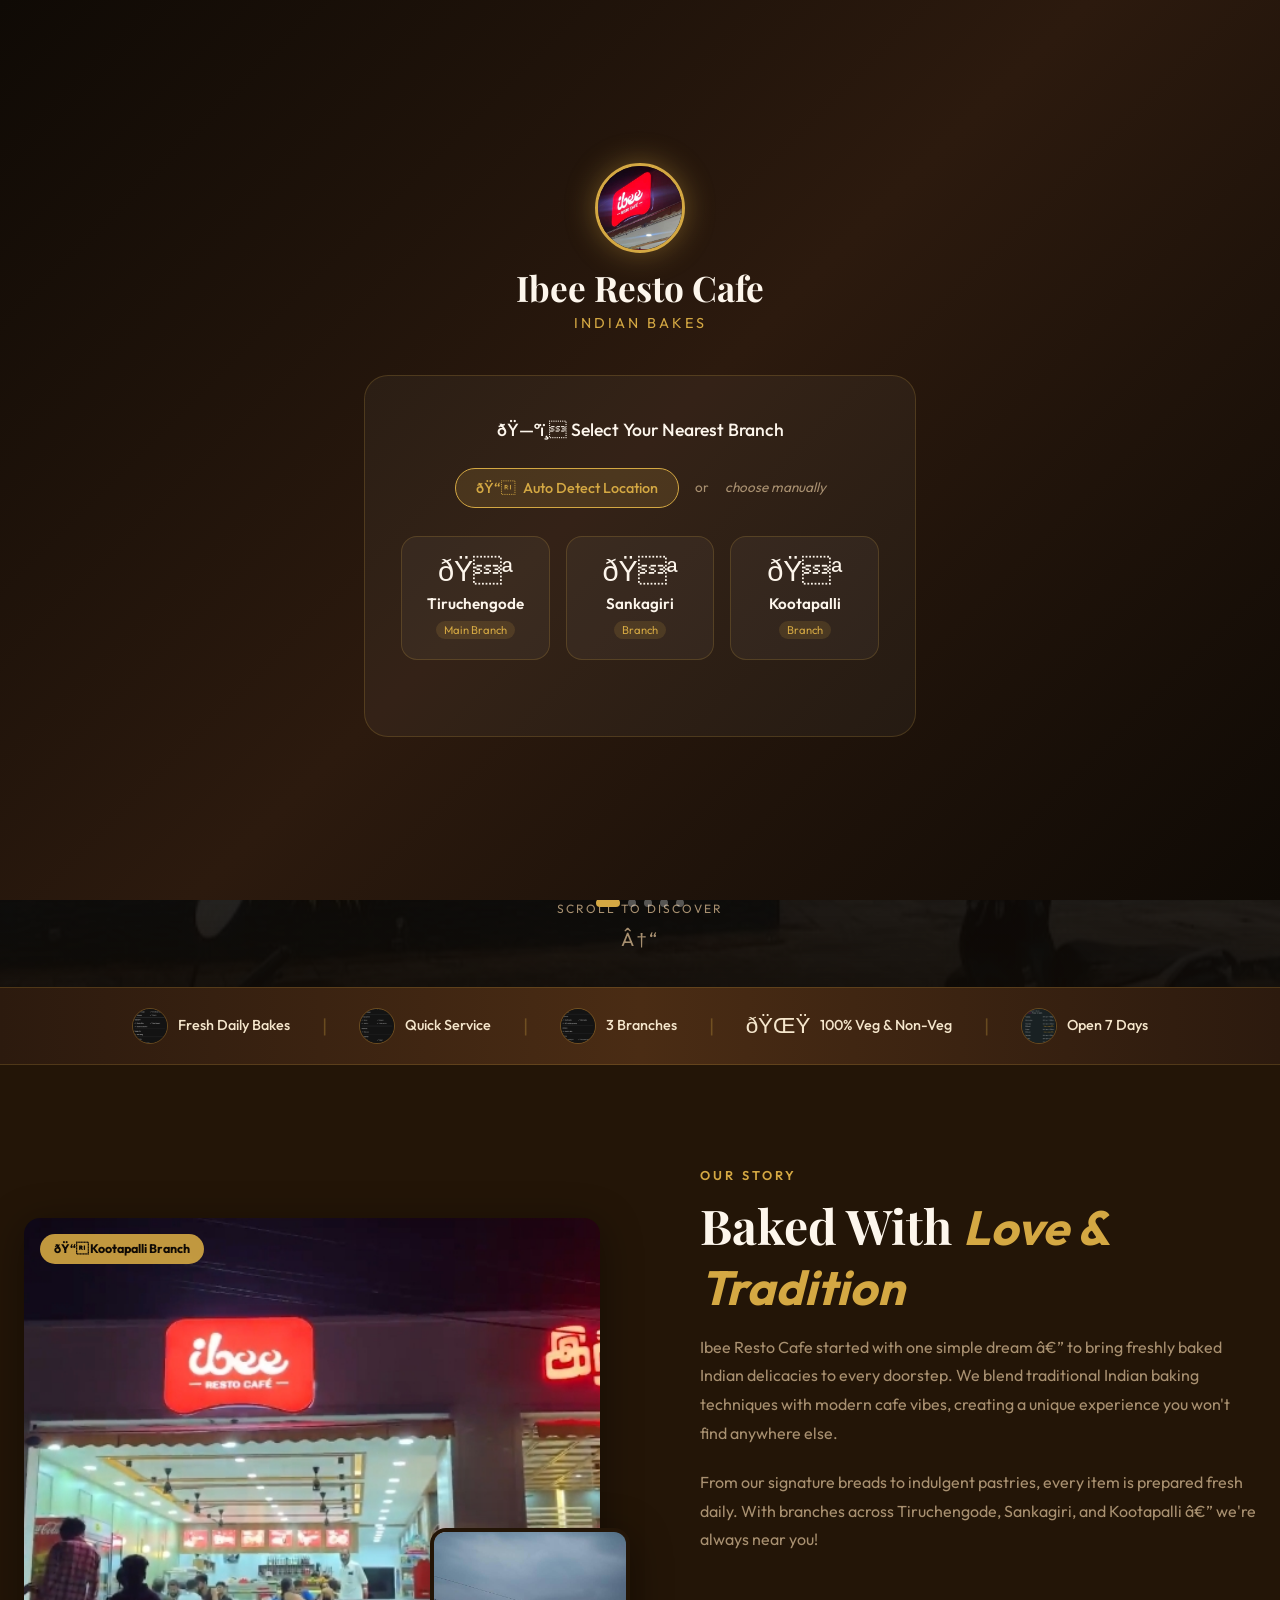
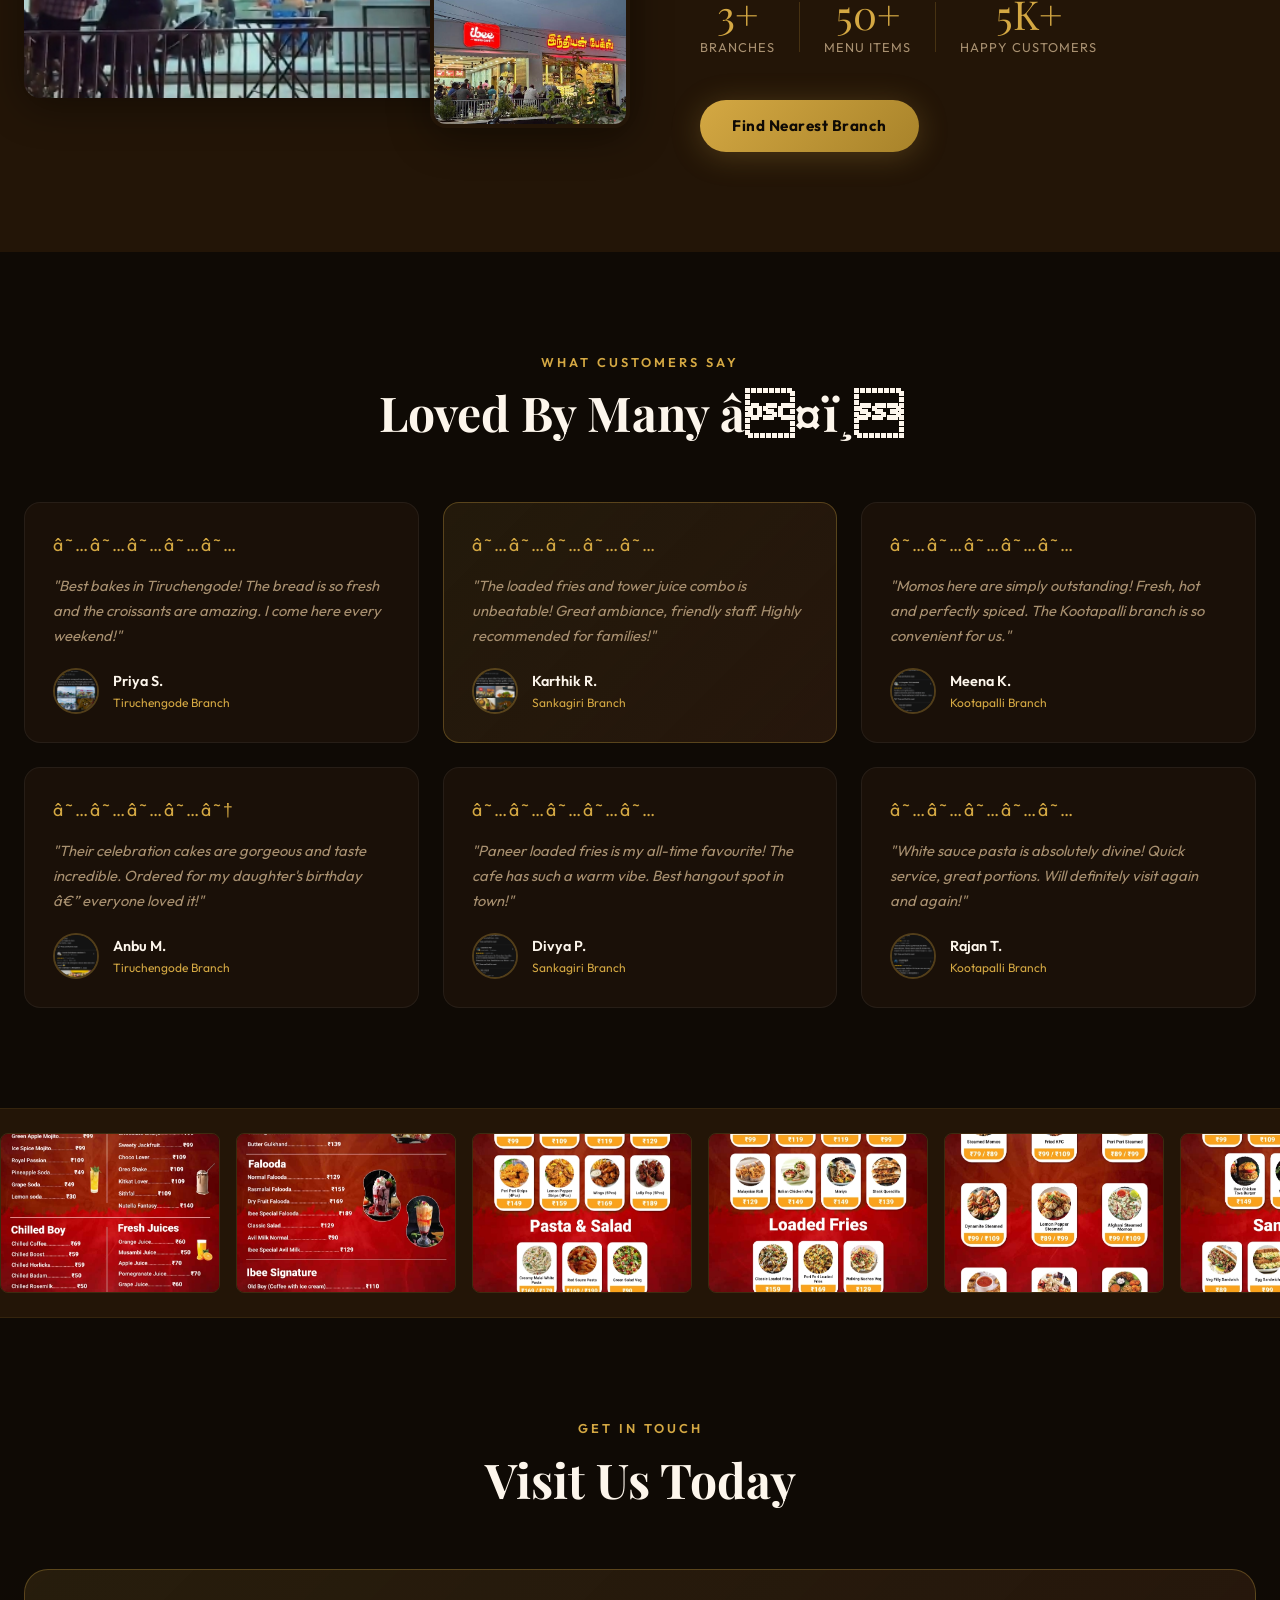
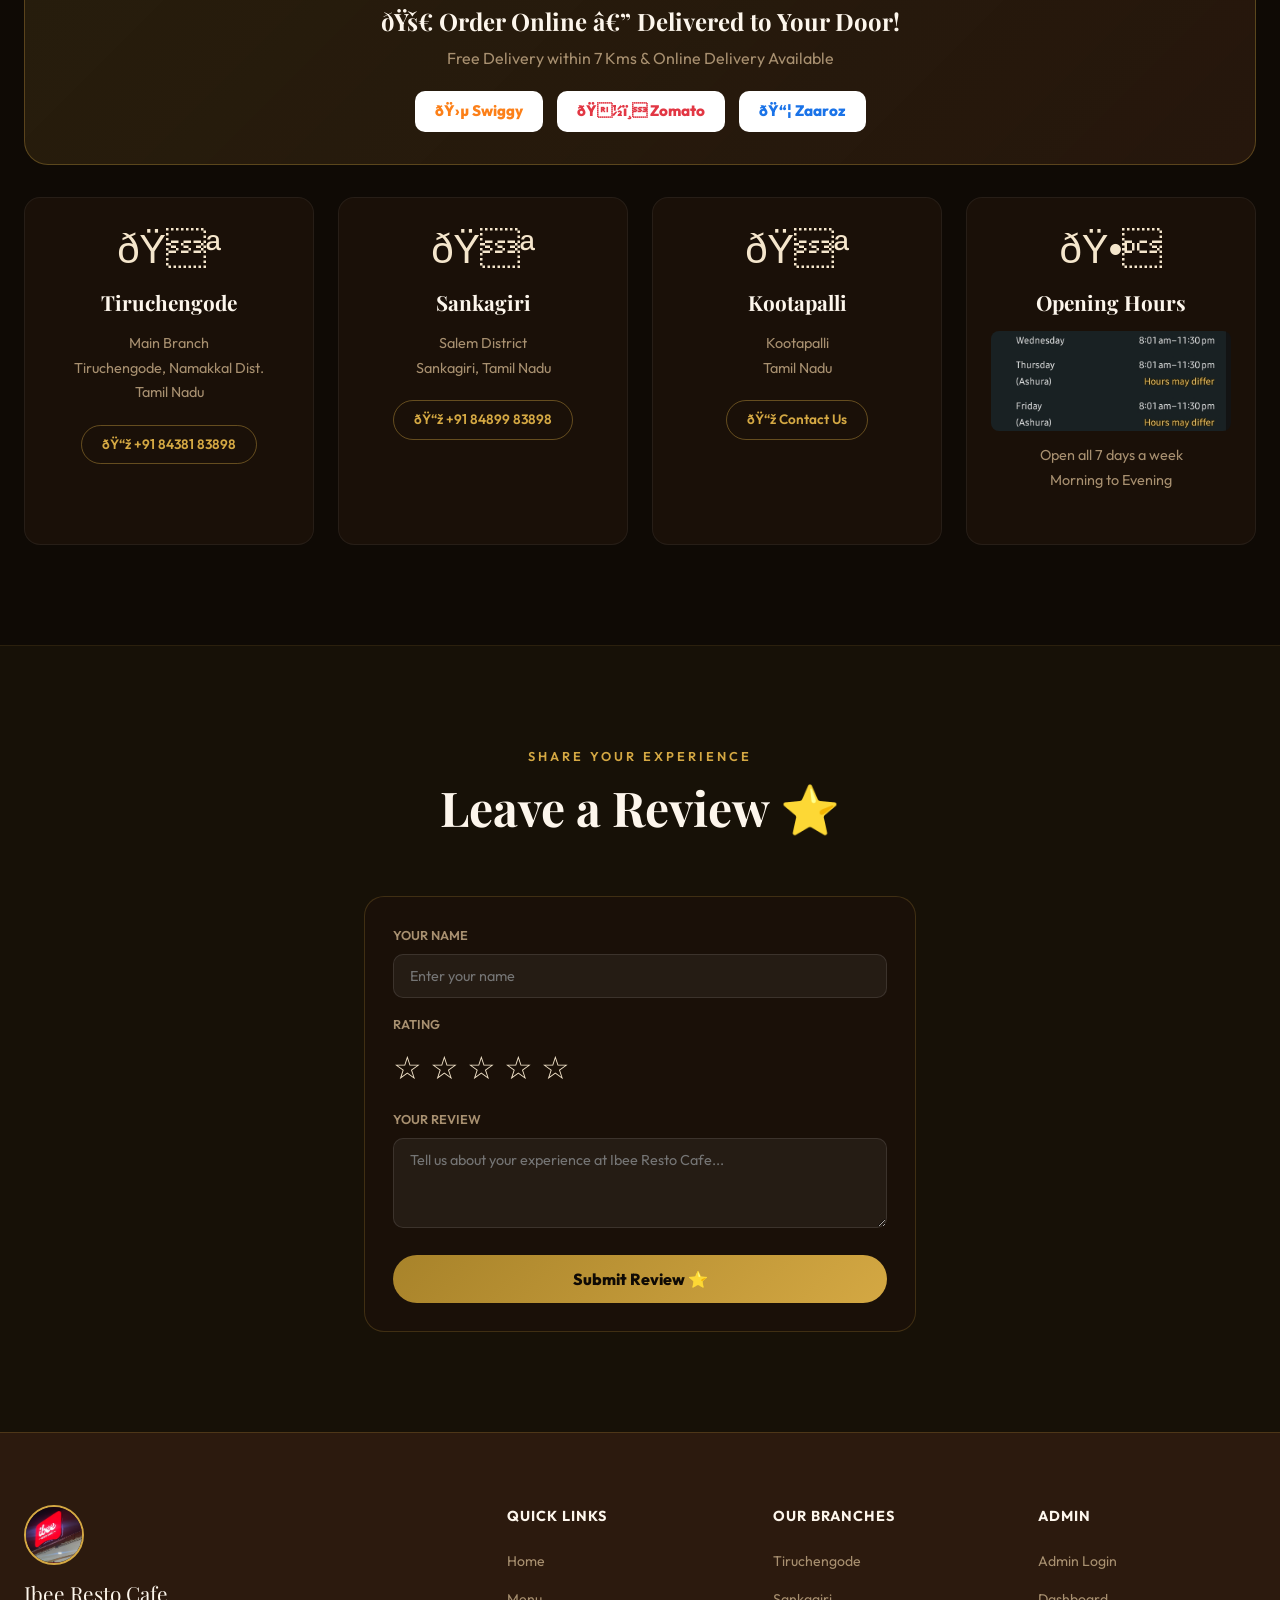
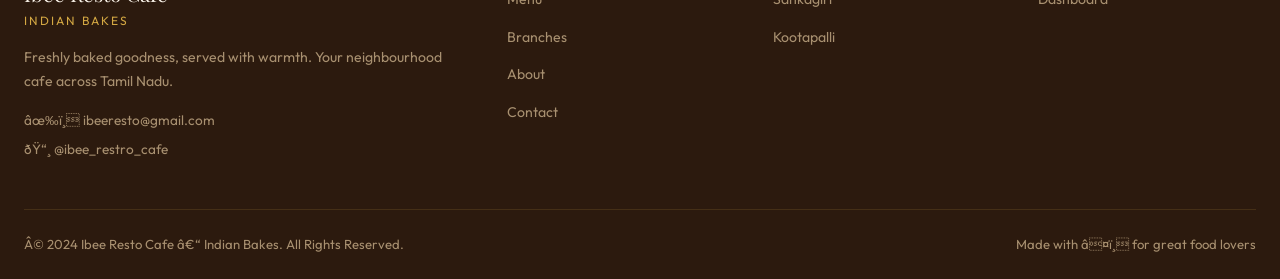
==== commit a3d454c7: "update 2" ====
--- a/index.html
+++ b/index.html
@@ -1,10 +1,10 @@
-<!DOCTYPE html>
+﻿<!DOCTYPE html>
 <html lang="en">
 <head>
   <meta charset="UTF-8" />
   <meta name="viewport" content="width=device-width, initial-scale=1.0" />
-  <title>Ibee Resto Cafe – Indian Bakes | Tiruchengode | Sankagiri | Kootapalli</title>
-  <meta name="description" content="Ibee Resto Cafe – Indian Bakes. Fresh bakes, burgers, beverages & more. Multiple branches across Tiruchengode, Sankagiri, and Kootapalli. Order online today!" />
+  <title>Ibee Resto Cafe â€“ Indian Bakes | Tiruchengode | Sankagiri | Kootapalli</title>
+  <meta name="description" content="Ibee Resto Cafe â€“ Indian Bakes. Fresh bakes, burgers, beverages & more. Multiple branches across Tiruchengode, Sankagiri, and Kootapalli. Order online today!" />
   <link rel="icon" href="images/logo.jpg" type="image/jpeg" />
   <link rel="preconnect" href="https://fonts.googleapis.com" />
   <link rel="preconnect" href="https://fonts.gstatic.com" crossorigin />
@@ -12,6 +12,16 @@
   <link rel="stylesheet" href="css/style.css" />`n  <link rel="stylesheet" href="css/mobile.css" />
 </head>
 <body>
+  <!-- TODAY'S SPECIAL BANNER -->
+  <div id="todays-special-banner" style="background:linear-gradient(135deg,#7B2D00,#D4A843);padding:14px 20px;text-align:center;position:relative;z-index:50;">
+    <div style="max-width:800px;margin:0 auto;display:flex;align-items:center;justify-content:center;gap:14px;flex-wrap:wrap;">
+      <span style="font-size:1.3rem;">🔥</span>
+      <span style="font-family:'Playfair Display',serif;color:#FDF6EC;font-size:1rem;font-weight:600;" id="special-text">Today's Special: Momo Platter + Tower Juice Combo at ₹179!</span>
+      <a href="order.html" style="background:#FDF6EC;color:#7B2D00;border-radius:20px;padding:6px 18px;font-size:0.82rem;font-weight:800;text-decoration:none;white-space:nowrap;">Order Now</a>
+      <button onclick="document.getElementById('todays-special-banner').style.display='none'" style="background:none;border:none;color:rgba(255,255,255,0.7);cursor:pointer;font-size:1.2rem;position:absolute;right:16px;top:50%;transform:translateY(-50%);">✕</button>
+    </div>
+  </div>
+
 
   <!-- ===== BRANCH SELECTOR OVERLAY ===== -->
   <div id="branch-overlay" class="branch-overlay active">
@@ -22,27 +32,27 @@
         <p class="branch-subtitle">Indian Bakes</p>
       </div>
       <div class="branch-card">
-        <p class="branch-prompt">🗺️ Select Your Nearest Branch</p>
+        <p class="branch-prompt">ðŸ—ºï¸ Select Your Nearest Branch</p>
         <div class="branch-detect-row">
           <button id="detect-location-btn" class="btn-detect" onclick="detectLocation()">
-            <span class="icon">📍</span> Auto Detect Location
+            <span class="icon">ðŸ“</span> Auto Detect Location
           </button>
           <span class="or-divider">or</span>
           <span class="manual-label">choose manually</span>
         </div>
         <div class="branch-grid">
           <button class="branch-btn" onclick="selectBranch('tiruchengode')" id="branch-tiruchengode">
-            <span class="branch-icon">🏪</span>
+            <span class="branch-icon">ðŸª</span>
             <span class="branch-name">Tiruchengode</span>
             <span class="branch-tag">Main Branch</span>
           </button>
           <button class="branch-btn" onclick="selectBranch('sankagiri')" id="branch-sankagiri">
-            <span class="branch-icon">🏪</span>
+            <span class="branch-icon">ðŸª</span>
             <span class="branch-name">Sankagiri</span>
             <span class="branch-tag">Branch</span>
           </button>
           <button class="branch-btn" onclick="selectBranch('kootapalli')" id="branch-kootapalli">
-            <span class="branch-icon">🏪</span>
+            <span class="branch-icon">ðŸª</span>
             <span class="branch-name">Kootapalli</span>
             <span class="branch-tag">Branch</span>
           </button>
@@ -65,16 +75,16 @@
       <ul class="nav-links" id="nav-links">
         <li><a href="index.html" class="nav-link active">Home</a></li>
         <li><a href="menu.html" class="nav-link">Menu</a></li>
-        <li><a href="order.html" class="nav-link" style="color:var(--gold);font-weight:700;">🛒 Order</a></li>
+        <li><a href="order.html" class="nav-link" style="color:var(--gold);font-weight:700;">ðŸ›’ Order</a></li>
         <li><a href="branches.html" class="nav-link">Branches</a></li>
         <li><a href="index.html#about" class="nav-link">About</a></li>
         <li><a href="index.html#contact" class="nav-link">Contact</a></li>
       </ul>
       <div class="nav-actions">
         <div class="branch-indicator" id="nav-branch-indicator" onclick="changeBranch()">
-          <span class="bi-dot">●</span>
+          <span class="bi-dot">â—</span>
           <span id="current-branch-nav">Select Branch</span>
-          <span class="bi-arrow">⌄</span>
+          <span class="bi-arrow">âŒ„</span>
         </div>
         <a href="admin/login.html" class="btn-admin" id="admin-btn">Admin</a>
         <button class="hamburger" id="hamburger" onclick="toggleMenu()" aria-label="Menu">
@@ -95,27 +105,27 @@
     </div>
     <div class="hero-overlay"></div>
     <div class="hero-content">
-      <div class="hero-badge">✦ Freshly Baked Every Day ✦</div>
+      <div class="hero-badge">âœ¦ Freshly Baked Every Day âœ¦</div>
       <div class="hero-logo-wrap">
         <div class="hero-logo-glow"></div>
-        <img src="images/logo.jpg" alt="Ibee Resto Cafe – Indian Bakes" class="hero-logo-main" />
+        <img src="images/logo.jpg" alt="Ibee Resto Cafe â€“ Indian Bakes" class="hero-logo-main" />
       </div>
       <h1 class="hero-title">
         <span class="hero-title-main">Ibee Resto Cafe</span>
         <span class="hero-title-sub">Indian Bakes</span>
       </h1>
-      <p class="hero-desc">From oven to table — authentic Indian bakes, bold flavours & warm vibes.<br/>
-        <span class="hero-branch-tag" id="hero-branch-display">📍 Select a branch to explore menu</span>
+      <p class="hero-desc">From oven to table â€” authentic Indian bakes, bold flavours & warm vibes.<br/>
+        <span class="hero-branch-tag" id="hero-branch-display">ðŸ“ Select a branch to explore menu</span>
       </p>
       <div class="hero-cta">
-        <a href="order.html" class="btn-primary">🛒 Order Now</a>
+        <a href="order.html" class="btn-primary">ðŸ›’ Order Now</a>
         <a href="menu.html" class="btn-outline">View Menu</a>
         <a href="branches.html" class="btn-outline">Our Branches</a>
       </div>
     </div>
     <div class="hero-scroll-hint">
       <span>Scroll to discover</span>
-      <div class="scroll-arrow">↓</div>
+      <div class="scroll-arrow">â†“</div>
     </div>
     <div class="hero-slide-dots" id="hero-dots"></div>
   </section>
@@ -138,7 +148,7 @@
     </div>
     <div class="feat-divider">|</div>
     <div class="feature-item">
-      <span class="feat-emoji">🌟</span>
+      <span class="feat-emoji">ðŸŒŸ</span>
       <span>100% Veg & Non-Veg</span>
     </div>
     <div class="feat-divider">|</div>
@@ -154,18 +164,18 @@
       <div class="about-images">
         <img src="images/cafe_exterior4.jpg" alt="Ibee Cafe Kootapalli" class="about-img-main" />
         <img src="images/cafe_exterior5.jpg" alt="Ibee Cafe Kootapalli" class="about-img-float" />
-        <div class="about-branch-tag">📍 Kootapalli Branch</div>
+        <div class="about-branch-tag">ðŸ“ Kootapalli Branch</div>
       </div>
       <div class="about-content">
         <p class="section-eyebrow">Our Story</p>
         <h2 class="section-title">Baked With <em>Love & Tradition</em></h2>
         <p class="about-text">
-          Ibee Resto Cafe started with one simple dream — to bring freshly baked Indian delicacies to every doorstep. 
+          Ibee Resto Cafe started with one simple dream â€” to bring freshly baked Indian delicacies to every doorstep. 
           We blend traditional Indian baking techniques with modern cafe vibes, creating a unique experience you won't find anywhere else.
         </p>
         <p class="about-text">
           From our signature breads to indulgent pastries, every item is prepared fresh daily. 
-          With branches across Tiruchengode, Sankagiri, and Kootapalli — we're always near you!
+          With branches across Tiruchengode, Sankagiri, and Kootapalli â€” we're always near you!
         </p>
         <div class="about-stats">
           <div class="stat-item">
@@ -193,11 +203,11 @@
     <div class="container">
       <div class="section-header">
         <p class="section-eyebrow">What Customers Say</p>
-        <h2 class="section-title">Loved By Many ❤️</h2>
+        <h2 class="section-title">Loved By Many â¤ï¸</h2>
       </div>
       <div class="reviews-grid">
         <div class="review-card">
-          <div class="review-stars">★★★★★</div>
+          <div class="review-stars">â˜…â˜…â˜…â˜…â˜…</div>
           <p class="review-text">"Best bakes in Tiruchengode! The bread is so fresh and the croissants are amazing. I come here every weekend!"</p>
           <div class="reviewer">
             <img src="images/customer_review1.jpg" alt="Reviewer" class="reviewer-img" />
@@ -208,7 +218,7 @@
           </div>
         </div>
         <div class="review-card featured">
-          <div class="review-stars">★★★★★</div>
+          <div class="review-stars">â˜…â˜…â˜…â˜…â˜…</div>
           <p class="review-text">"The loaded fries and tower juice combo is unbeatable! Great ambiance, friendly staff. Highly recommended for families!"</p>
           <div class="reviewer">
             <img src="images/customer_review2.jpg" alt="Reviewer" class="reviewer-img" />
@@ -219,7 +229,7 @@
           </div>
         </div>
         <div class="review-card">
-          <div class="review-stars">★★★★★</div>
+          <div class="review-stars">â˜…â˜…â˜…â˜…â˜…</div>
           <p class="review-text">"Momos here are simply outstanding! Fresh, hot and perfectly spiced. The Kootapalli branch is so convenient for us."</p>
           <div class="reviewer">
             <img src="images/customer_review3.jpg" alt="Reviewer" class="reviewer-img" />
@@ -230,8 +240,8 @@
           </div>
         </div>
         <div class="review-card">
-          <div class="review-stars">★★★★☆</div>
-          <p class="review-text">"Their celebration cakes are gorgeous and taste incredible. Ordered for my daughter's birthday — everyone loved it!"</p>
+          <div class="review-stars">â˜…â˜…â˜…â˜…â˜†</div>
+          <p class="review-text">"Their celebration cakes are gorgeous and taste incredible. Ordered for my daughter's birthday â€” everyone loved it!"</p>
           <div class="reviewer">
             <img src="images/customer_review4.jpg" alt="Reviewer" class="reviewer-img" />
             <div>
@@ -241,7 +251,7 @@
           </div>
         </div>
         <div class="review-card">
-          <div class="review-stars">★★★★★</div>
+          <div class="review-stars">â˜…â˜…â˜…â˜…â˜…</div>
           <p class="review-text">"Paneer loaded fries is my all-time favourite! The cafe has such a warm vibe. Best hangout spot in town!"</p>
           <div class="reviewer">
             <img src="images/customer_review5.jpg" alt="Reviewer" class="reviewer-img" />
@@ -252,7 +262,7 @@
           </div>
         </div>
         <div class="review-card">
-          <div class="review-stars">★★★★★</div>
+          <div class="review-stars">â˜…â˜…â˜…â˜…â˜…</div>
           <p class="review-text">"White sauce pasta is absolutely divine! Quick service, great portions. Will definitely visit again and again!"</p>
           <div class="reviewer">
             <img src="images/customer_review6.jpg" alt="Reviewer" class="reviewer-img" />
@@ -296,34 +306,34 @@
       <div class="contact-grid">
         <!-- Delivery Banner -->
         <div style="grid-column:1/-1;background:linear-gradient(135deg,rgba(212,168,67,0.12),rgba(44,26,14,0.8));border:1px solid rgba(212,168,67,0.3);border-radius:24px;padding:32px;text-align:center;margin-bottom:8px;">
-          <h3 style="font-family:var(--font-display);font-size:1.5rem;color:var(--cream);margin-bottom:6px;">🚀 Order Online — Delivered to Your Door!</h3>
+          <h3 style="font-family:var(--font-display);font-size:1.5rem;color:var(--cream);margin-bottom:6px;">ðŸš€ Order Online â€” Delivered to Your Door!</h3>
           <p style="color:var(--text-muted);margin-bottom:20px;">Free Delivery within 7 Kms &amp; Online Delivery Available</p>
           <div style="display:flex;justify-content:center;gap:14px;flex-wrap:wrap;">
-            <div style="background:white;border-radius:10px;padding:8px 20px;font-weight:800;color:#fc8019;font-size:0.95rem;">🛵 Swiggy</div>
-            <div style="background:white;border-radius:10px;padding:8px 20px;font-weight:800;color:#e23744;font-size:0.95rem;">🍽️ Zomato</div>
-            <div style="background:white;border-radius:10px;padding:8px 20px;font-weight:800;color:#1a73e8;font-size:0.95rem;">📦 Zaaroz</div>
+            <div style="background:white;border-radius:10px;padding:8px 20px;font-weight:800;color:#fc8019;font-size:0.95rem;">ðŸ›µ Swiggy</div>
+            <div style="background:white;border-radius:10px;padding:8px 20px;font-weight:800;color:#e23744;font-size:0.95rem;">ðŸ½ï¸ Zomato</div>
+            <div style="background:white;border-radius:10px;padding:8px 20px;font-weight:800;color:#1a73e8;font-size:0.95rem;">ðŸ“¦ Zaaroz</div>
           </div>
         </div>
         <div class="contact-card">
-          <div class="contact-icon">🏪</div>
+          <div class="contact-icon">ðŸª</div>
           <h3>Tiruchengode</h3>
           <p>Main Branch<br/>Tiruchengode, Namakkal Dist.<br/>Tamil Nadu</p>
-          <a href="tel:+918438183898" class="contact-link">📞 +91 84381 83898</a>
+          <a href="tel:+918438183898" class="contact-link">ðŸ“ž +91 84381 83898</a>
         </div>
         <div class="contact-card">
-          <div class="contact-icon">🏪</div>
+          <div class="contact-icon">ðŸª</div>
           <h3>Sankagiri</h3>
           <p>Salem District<br/>Sankagiri, Tamil Nadu</p>
-          <a href="tel:+918489983898" class="contact-link">📞 +91 84899 83898</a>
+          <a href="tel:+918489983898" class="contact-link">ðŸ“ž +91 84899 83898</a>
         </div>
         <div class="contact-card">
-          <div class="contact-icon">🏪</div>
+          <div class="contact-icon">ðŸª</div>
           <h3>Kootapalli</h3>
           <p>Kootapalli<br/>Tamil Nadu</p>
-          <a href="tel:+918438183898" class="contact-link">📞 Contact Us</a>
+          <a href="tel:+918438183898" class="contact-link">ðŸ“ž Contact Us</a>
         </div>
         <div class="contact-card contact-hours">
-          <div class="contact-icon">🕐</div>
+          <div class="contact-icon">ðŸ•</div>
           <h3>Opening Hours</h3>
           <img src="images/timing.jpg" alt="Opening hours" class="timing-img" />
           <p>Open all 7 days a week<br/>Morning to Evening</p>
@@ -332,7 +342,64 @@
     </div>
   </section>
 
-  <!-- ===== FOOTER ===== -->
+  <!-- ===== FOOTER ===== -->  <!-- CUSTOMER REVIEW FORM -->
+  <section class="section" id="leave-review" style="background:rgba(212,168,67,0.04);border-top:1px solid rgba(212,168,67,0.1);">
+    <div class="container" style="max-width:600px;">
+      <div class="section-header">
+        <p class="section-eyebrow">Share Your Experience</p>
+        <h2 class="section-title">Leave a Review ⭐</h2>
+      </div>
+      <div style="background:var(--dark-card);border:1px solid rgba(212,168,67,0.2);border-radius:20px;padding:28px;">
+        <div style="margin-bottom:16px;">
+          <label style="display:block;color:var(--text-muted);font-size:0.8rem;font-weight:600;margin-bottom:8px;">YOUR NAME</label>
+          <input type="text" id="rv-name" placeholder="Enter your name" style="width:100%;background:rgba(255,255,255,0.05);border:1px solid rgba(255,255,255,0.1);border-radius:10px;padding:12px 16px;color:var(--cream);font-size:0.9rem;font-family:Outfit,sans-serif;box-sizing:border-box;" />
+        </div>
+        <div style="margin-bottom:16px;">
+          <label style="display:block;color:var(--text-muted);font-size:0.8rem;font-weight:600;margin-bottom:8px;">RATING</label>
+          <div id="rv-stars" style="display:flex;gap:8px;font-size:2rem;cursor:pointer;">
+            <span data-star="1" onclick="setRating(1)">☆</span>
+            <span data-star="2" onclick="setRating(2)">☆</span>
+            <span data-star="3" onclick="setRating(3)">☆</span>
+            <span data-star="4" onclick="setRating(4)">☆</span>
+            <span data-star="5" onclick="setRating(5)">☆</span>
+          </div>
+        </div>
+        <div style="margin-bottom:20px;">
+          <label style="display:block;color:var(--text-muted);font-size:0.8rem;font-weight:600;margin-bottom:8px;">YOUR REVIEW</label>
+          <textarea id="rv-text" placeholder="Tell us about your experience at Ibee Resto Cafe..." style="width:100%;background:rgba(255,255,255,0.05);border:1px solid rgba(255,255,255,0.1);border-radius:10px;padding:12px 16px;color:var(--cream);font-size:0.9rem;font-family:Outfit,sans-serif;resize:vertical;min-height:90px;box-sizing:border-box;"></textarea>
+        </div>
+        <button onclick="submitReview()" style="width:100%;background:linear-gradient(135deg,var(--gold-dark),var(--gold));color:var(--dark);border:none;border-radius:30px;padding:14px;font-size:1rem;font-weight:800;cursor:pointer;font-family:Outfit,sans-serif;">Submit Review ⭐</button>
+        <div id="rv-success" style="display:none;text-align:center;padding:16px;color:#27ae60;font-weight:600;font-size:0.95rem;margin-top:12px;">🎉 Thank you for your review!</div>
+      </div>
+    </div>
+  </section>
+  <script>
+    var rvRating = 0;
+    function setRating(n){
+      rvRating=n;
+      document.querySelectorAll('#rv-stars span').forEach(function(s,i){
+        s.textContent = i<n ? '★' : '☆';
+        s.style.color = i<n ? '#D4A843' : 'var(--text-muted)';
+      });
+    }
+    function submitReview(){
+      var name=document.getElementById('rv-name').value.trim();
+      var text=document.getElementById('rv-text').value.trim();
+      if(!name){alert('Please enter your name!');return;}
+      if(!rvRating){alert('Please select a rating!');return;}
+      if(!text){alert('Please write your review!');return;}
+      var reviews=JSON.parse(localStorage.getItem('ibee_reviews')||'[]');
+      reviews.unshift({name:name,rating:rvRating,text:text,time:new Date().toLocaleDateString('en-IN')});
+      localStorage.setItem('ibee_reviews',JSON.stringify(reviews.slice(0,50)));
+      document.getElementById('rv-success').style.display='block';
+      document.getElementById('rv-name').value='';
+      document.getElementById('rv-text').value='';
+      setRating(0);
+      setTimeout(function(){document.getElementById('rv-success').style.display='none';},3000);
+    }
+  </script>
+
+
   <footer class="footer">
     <div class="container">
       <div class="footer-grid">
@@ -342,8 +409,8 @@
           <p class="footer-tagline">Indian Bakes</p>
           <p class="footer-desc">Freshly baked goodness, served with warmth. Your neighbourhood cafe across Tamil Nadu.</p>
           <div style="margin-top:16px;display:flex;flex-direction:column;gap:8px;">
-            <a href="mailto:ibeeresto@gmail.com" style="color:var(--text-muted);font-size:0.85rem;transition:color 0.3s;" onmouseover="this.style.color='var(--gold)'" onmouseout="this.style.color='var(--text-muted)'">✉️ ibeeresto@gmail.com</a>
-            <a href="https://instagram.com/ibee_restro_cafe" target="_blank" rel="noopener" style="color:var(--text-muted);font-size:0.85rem;transition:color 0.3s;" onmouseover="this.style.color='var(--gold)'" onmouseout="this.style.color='var(--text-muted)'">📸 @ibee_restro_cafe</a>
+            <a href="mailto:ibeeresto@gmail.com" style="color:var(--text-muted);font-size:0.85rem;transition:color 0.3s;" onmouseover="this.style.color='var(--gold)'" onmouseout="this.style.color='var(--text-muted)'">âœ‰ï¸ ibeeresto@gmail.com</a>
+            <a href="https://instagram.com/ibee_restro_cafe" target="_blank" rel="noopener" style="color:var(--text-muted);font-size:0.85rem;transition:color 0.3s;" onmouseover="this.style.color='var(--gold)'" onmouseout="this.style.color='var(--text-muted)'">ðŸ“¸ @ibee_restro_cafe</a>
           </div>
         </div>
         <div class="footer-links-col">
@@ -373,8 +440,8 @@
         </div>
       </div>
       <div class="footer-bottom">
-        <p>© 2024 Ibee Resto Cafe – Indian Bakes. All Rights Reserved.</p>
-        <p>Made with ❤️ for great food lovers</p>
+        <p>Â© 2024 Ibee Resto Cafe â€“ Indian Bakes. All Rights Reserved.</p>
+        <p>Made with â¤ï¸ for great food lovers</p>
       </div>
     </div>
   </footer>
--- a/css/mobile.css
+++ b/css/mobile.css
@@ -201,3 +201,25 @@
   .branch-btn:active { transform: scale(0.97); }
   .nav-link { padding: 16px 0; }
 }
+
+/* ================================================================
+   EMOJI FIX � Mobile render fix
+   ================================================================ */
+* {
+  font-family: 'Outfit', 'Segoe UI Emoji', 'Apple Color Emoji', 'Noto Color Emoji', 'Twemoji Mozilla', sans-serif;
+}
+/* Hide emojis in nav tabs on small screens � show text only */
+@media (max-width: 480px) {
+  .sticky-tab-btn { font-size: 0px; letter-spacing: 0; }
+  .sticky-tab-btn::first-letter { font-size: 13px; }
+  /* Better: hide emoji, show only text using pseudo approach */
+}
+/* Emoji sizing fix for all buttons */
+.sticky-tab-btn, .cat-filter-btn, .branch-tab-btn, .tab-btn, .btn-primary, .btn-outline, .btn-add-cart {
+  font-family: 'Outfit', 'Segoe UI Emoji', 'Apple Color Emoji', 'Noto Color Emoji', sans-serif !important;
+}
+/* Fix emoji-only elements */
+.cat-emoji, .feat-emoji, .contact-icon, .branch-icon {
+  font-family: 'Segoe UI Emoji', 'Apple Color Emoji', 'Noto Color Emoji', 'Twemoji Mozilla', sans-serif;
+  line-height: 1;
+}
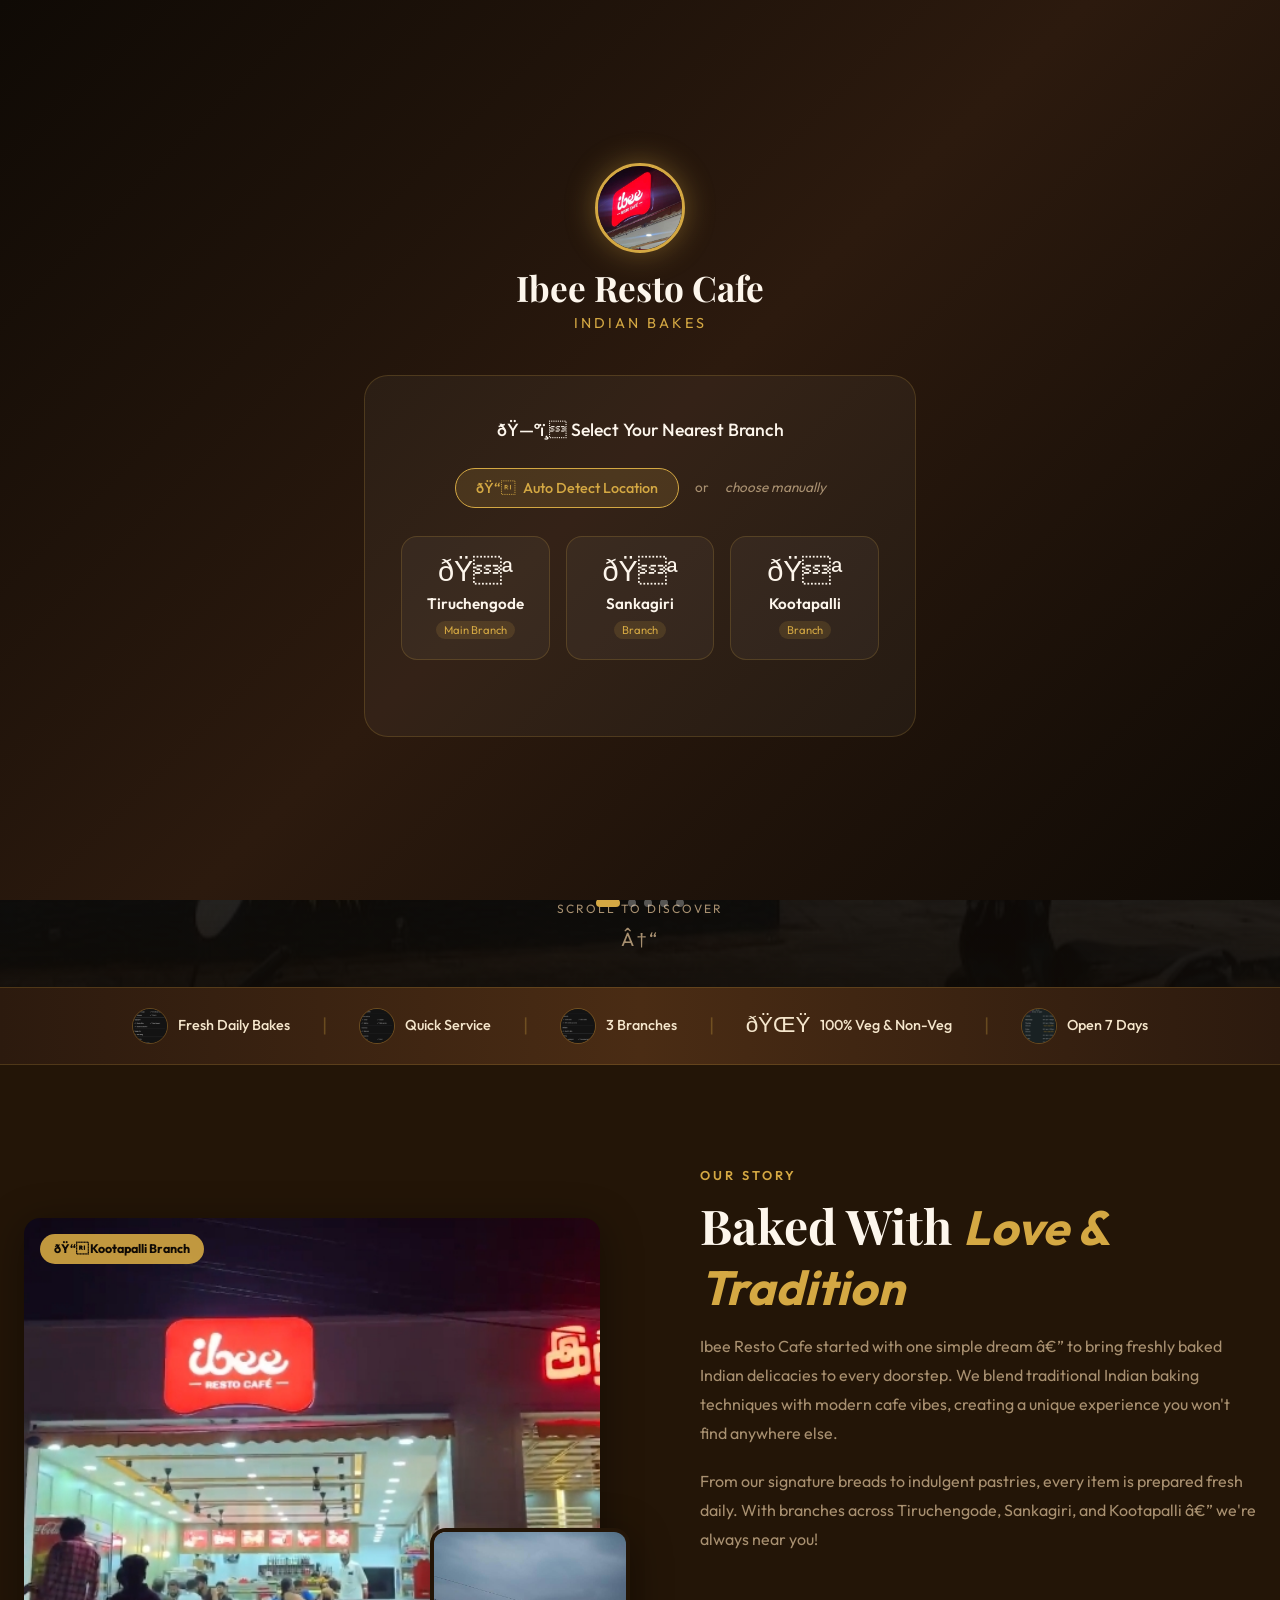
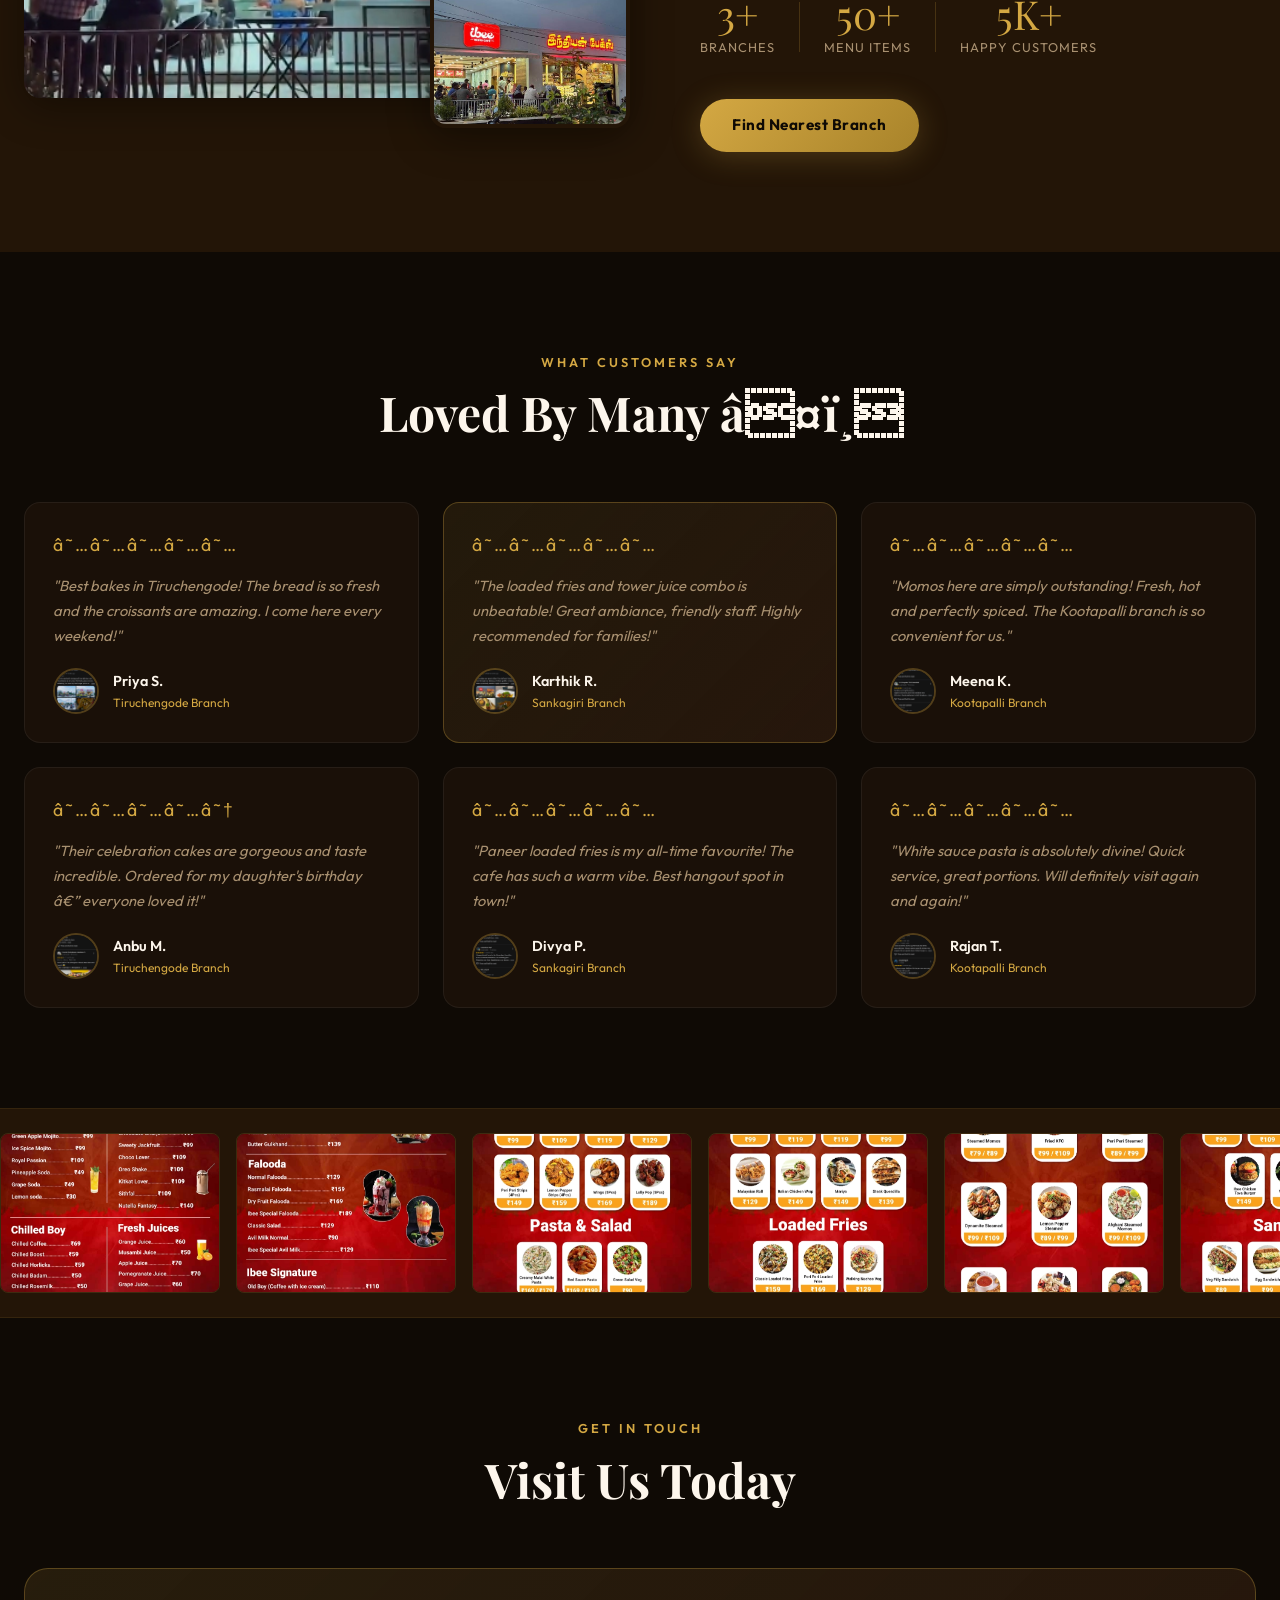
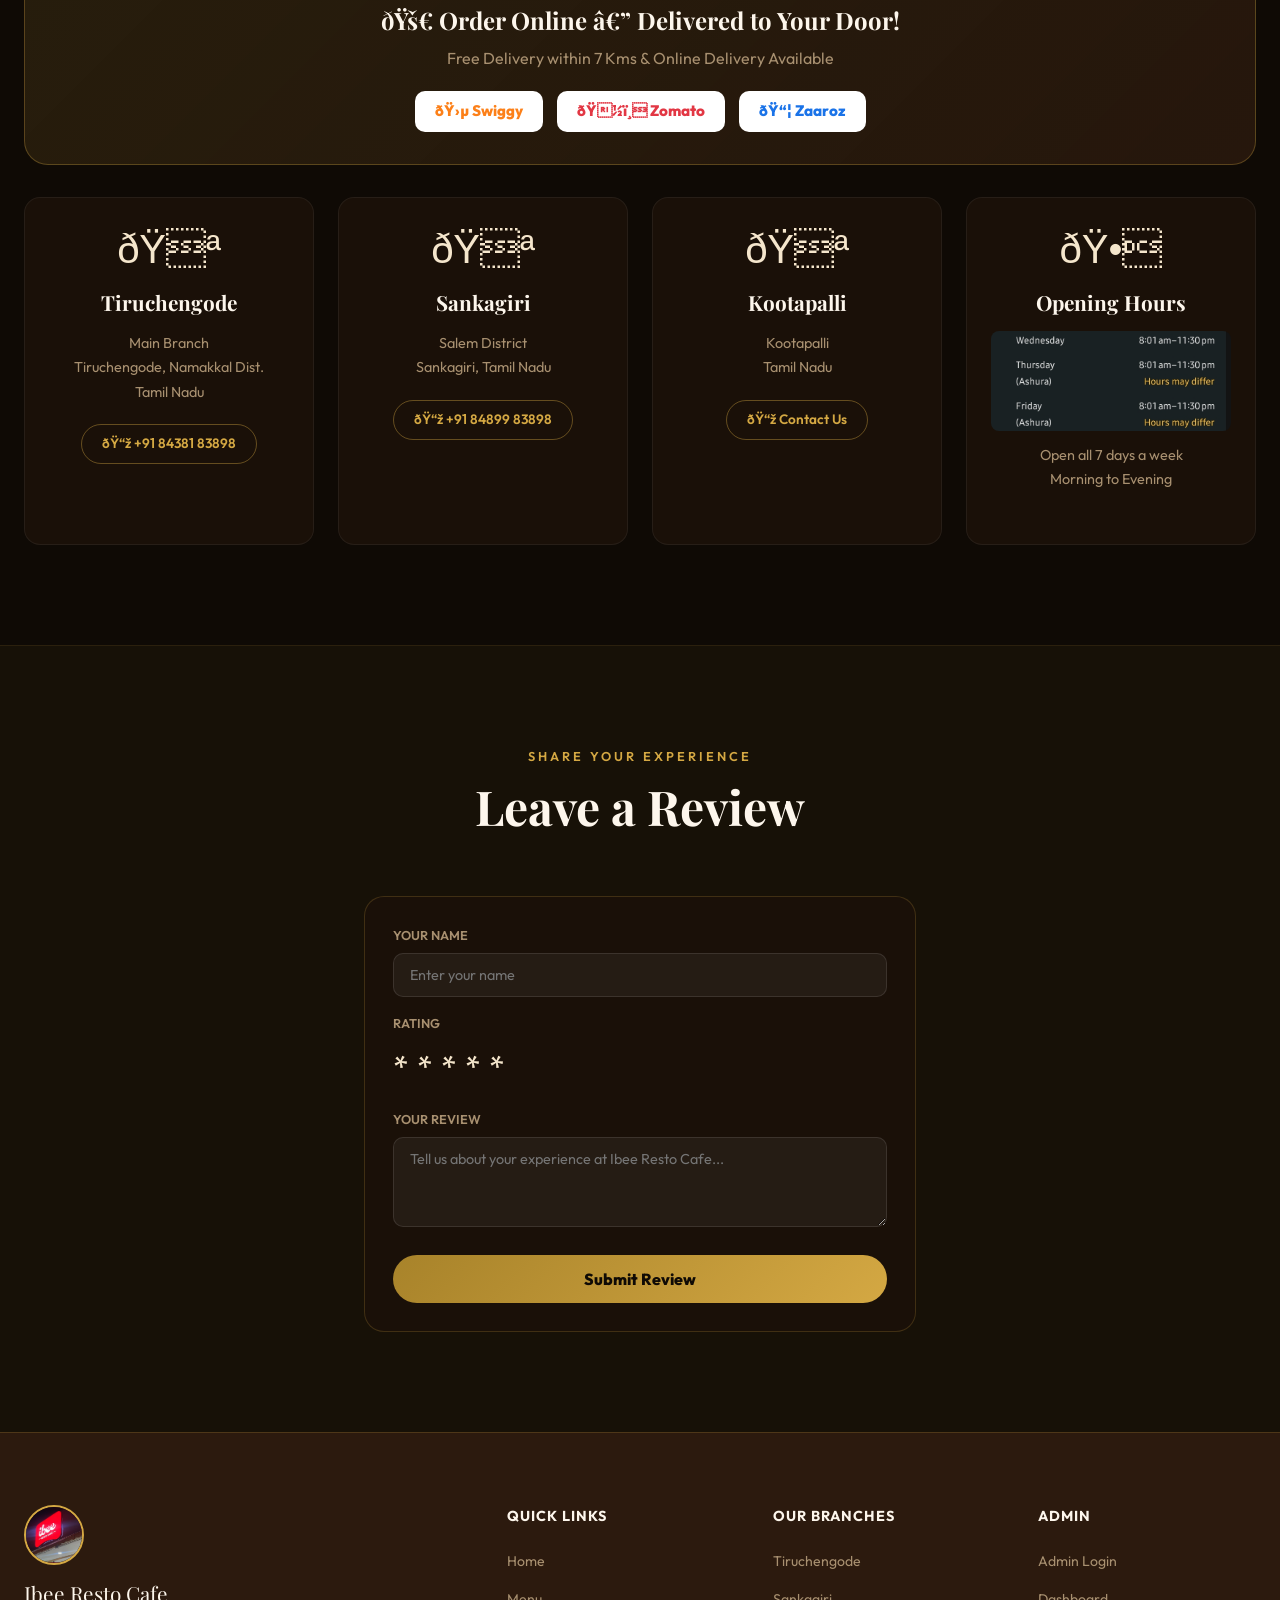
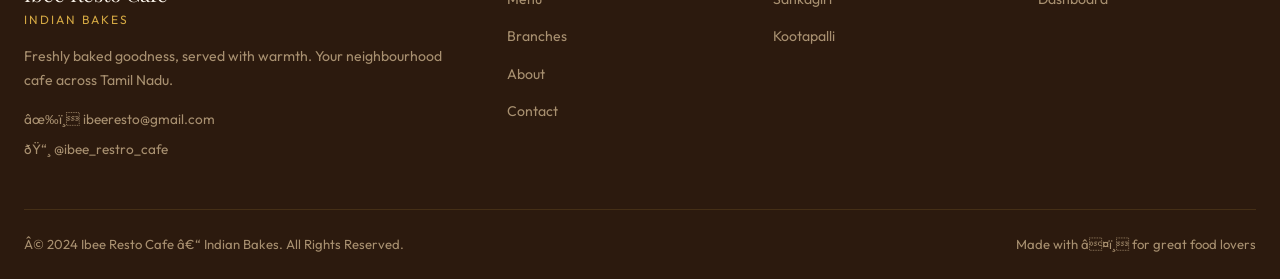
==== commit 1d635898: "responsive" ====
--- a/index.html
+++ b/index.html
@@ -1,4 +1,4 @@
-﻿<!DOCTYPE html>
+<!DOCTYPE html>
 <html lang="en">
 <head>
   <meta charset="UTF-8" />
@@ -15,10 +15,10 @@
   <!-- TODAY'S SPECIAL BANNER -->
   <div id="todays-special-banner" style="background:linear-gradient(135deg,#7B2D00,#D4A843);padding:14px 20px;text-align:center;position:relative;z-index:50;">
     <div style="max-width:800px;margin:0 auto;display:flex;align-items:center;justify-content:center;gap:14px;flex-wrap:wrap;">
-      <span style="font-size:1.3rem;">🔥</span>
+      <span style="font-size:1.3rem;"></span>
       <span style="font-family:'Playfair Display',serif;color:#FDF6EC;font-size:1rem;font-weight:600;" id="special-text">Today's Special: Momo Platter + Tower Juice Combo at ₹179!</span>
       <a href="order.html" style="background:#FDF6EC;color:#7B2D00;border-radius:20px;padding:6px 18px;font-size:0.82rem;font-weight:800;text-decoration:none;white-space:nowrap;">Order Now</a>
-      <button onclick="document.getElementById('todays-special-banner').style.display='none'" style="background:none;border:none;color:rgba(255,255,255,0.7);cursor:pointer;font-size:1.2rem;position:absolute;right:16px;top:50%;transform:translateY(-50%);">✕</button>
+      <button onclick="document.getElementById('todays-special-banner').style.display='none'" style="background:none;border:none;color:rgba(255,255,255,0.7);cursor:pointer;font-size:1.2rem;position:absolute;right:16px;top:50%;transform:translateY(-50%);">X</button>
     </div>
   </div>
 
@@ -347,7 +347,7 @@
     <div class="container" style="max-width:600px;">
       <div class="section-header">
         <p class="section-eyebrow">Share Your Experience</p>
-        <h2 class="section-title">Leave a Review ⭐</h2>
+        <h2 class="section-title">Leave a Review </h2>
       </div>
       <div style="background:var(--dark-card);border:1px solid rgba(212,168,67,0.2);border-radius:20px;padding:28px;">
         <div style="margin-bottom:16px;">
@@ -357,19 +357,19 @@
         <div style="margin-bottom:16px;">
           <label style="display:block;color:var(--text-muted);font-size:0.8rem;font-weight:600;margin-bottom:8px;">RATING</label>
           <div id="rv-stars" style="display:flex;gap:8px;font-size:2rem;cursor:pointer;">
-            <span data-star="1" onclick="setRating(1)">☆</span>
-            <span data-star="2" onclick="setRating(2)">☆</span>
-            <span data-star="3" onclick="setRating(3)">☆</span>
-            <span data-star="4" onclick="setRating(4)">☆</span>
-            <span data-star="5" onclick="setRating(5)">☆</span>
+            <span data-star="1" onclick="setRating(1)">*</span>
+            <span data-star="2" onclick="setRating(2)">*</span>
+            <span data-star="3" onclick="setRating(3)">*</span>
+            <span data-star="4" onclick="setRating(4)">*</span>
+            <span data-star="5" onclick="setRating(5)">*</span>
           </div>
         </div>
         <div style="margin-bottom:20px;">
           <label style="display:block;color:var(--text-muted);font-size:0.8rem;font-weight:600;margin-bottom:8px;">YOUR REVIEW</label>
           <textarea id="rv-text" placeholder="Tell us about your experience at Ibee Resto Cafe..." style="width:100%;background:rgba(255,255,255,0.05);border:1px solid rgba(255,255,255,0.1);border-radius:10px;padding:12px 16px;color:var(--cream);font-size:0.9rem;font-family:Outfit,sans-serif;resize:vertical;min-height:90px;box-sizing:border-box;"></textarea>
         </div>
-        <button onclick="submitReview()" style="width:100%;background:linear-gradient(135deg,var(--gold-dark),var(--gold));color:var(--dark);border:none;border-radius:30px;padding:14px;font-size:1rem;font-weight:800;cursor:pointer;font-family:Outfit,sans-serif;">Submit Review ⭐</button>
-        <div id="rv-success" style="display:none;text-align:center;padding:16px;color:#27ae60;font-weight:600;font-size:0.95rem;margin-top:12px;">🎉 Thank you for your review!</div>
+        <button onclick="submitReview()" style="width:100%;background:linear-gradient(135deg,var(--gold-dark),var(--gold));color:var(--dark);border:none;border-radius:30px;padding:14px;font-size:1rem;font-weight:800;cursor:pointer;font-family:Outfit,sans-serif;">Submit Review </button>
+        <div id="rv-success" style="display:none;text-align:center;padding:16px;color:#27ae60;font-weight:600;font-size:0.95rem;margin-top:12px;"> Thank you for your review!</div>
       </div>
     </div>
   </section>
@@ -378,7 +378,7 @@
     function setRating(n){
       rvRating=n;
       document.querySelectorAll('#rv-stars span').forEach(function(s,i){
-        s.textContent = i<n ? '★' : '☆';
+        s.textContent = i<n ? '*' : '*';
         s.style.color = i<n ? '#D4A843' : 'var(--text-muted)';
       });
     }
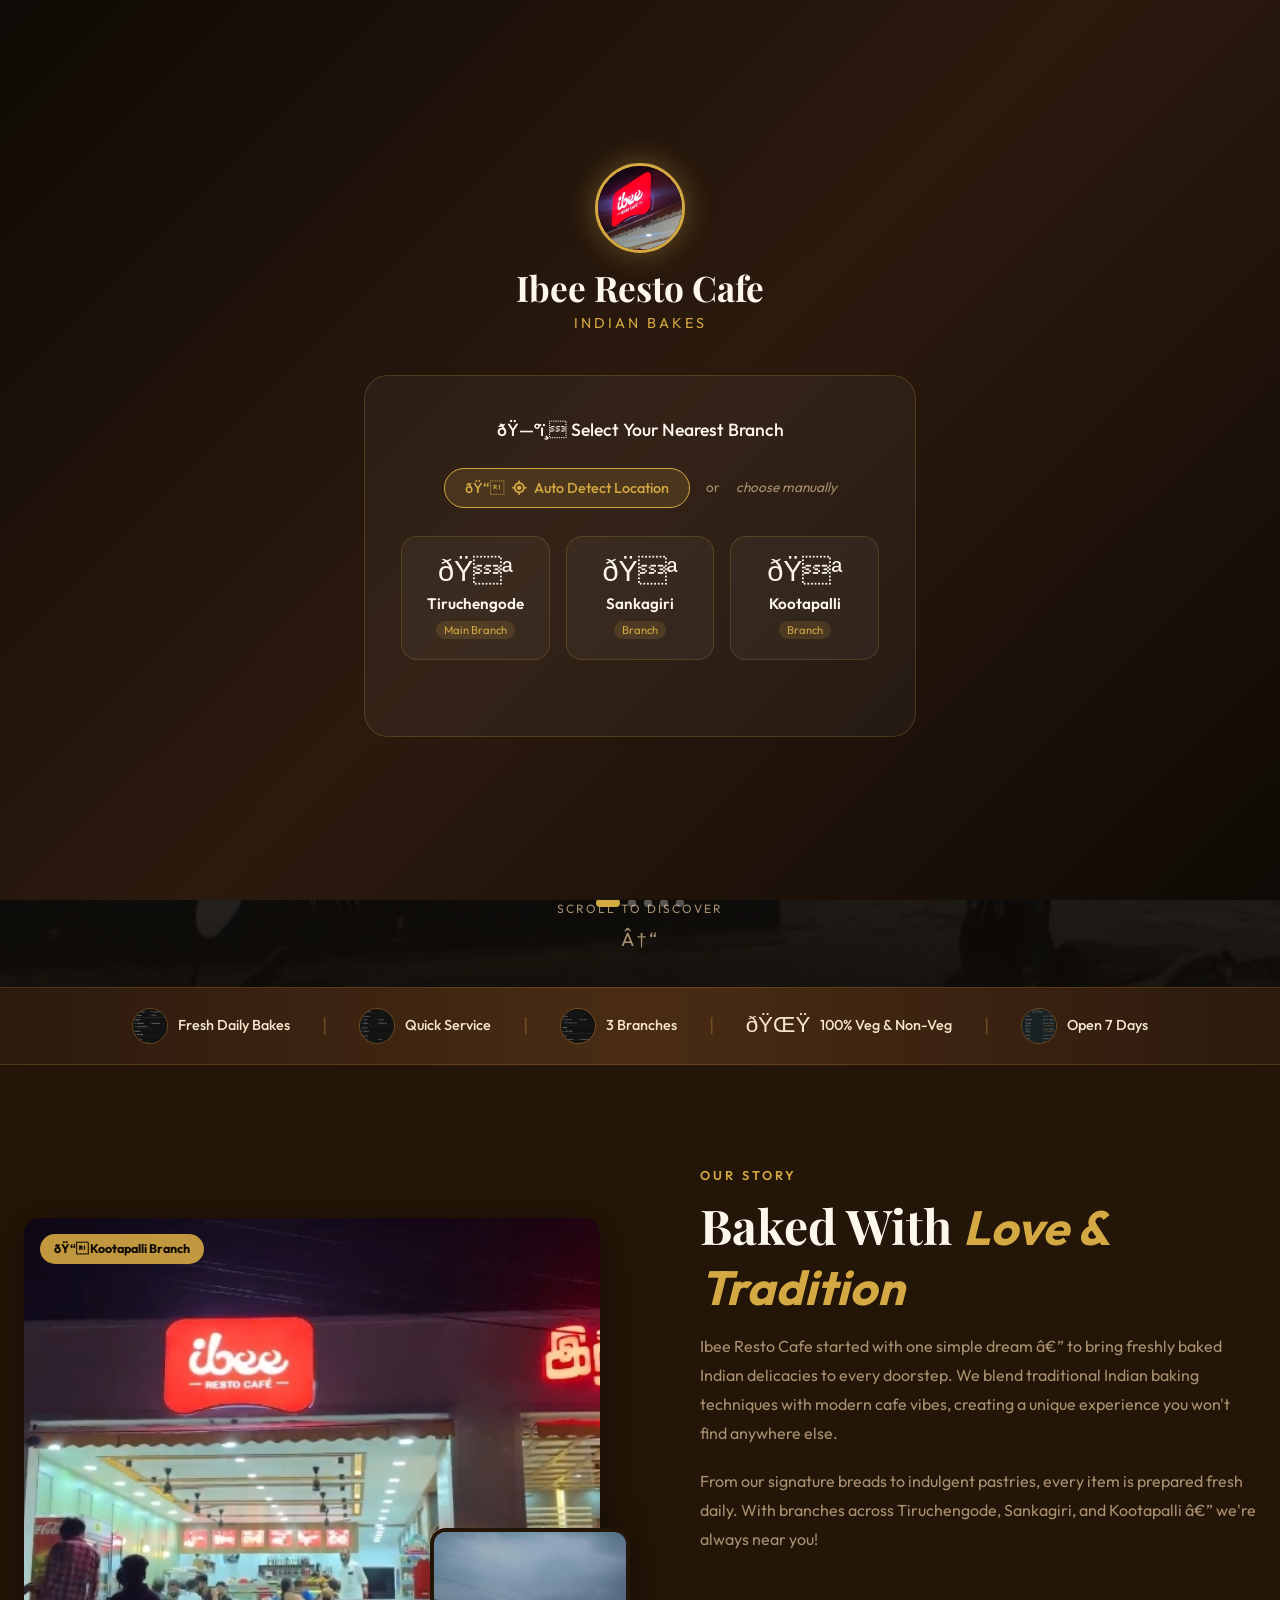
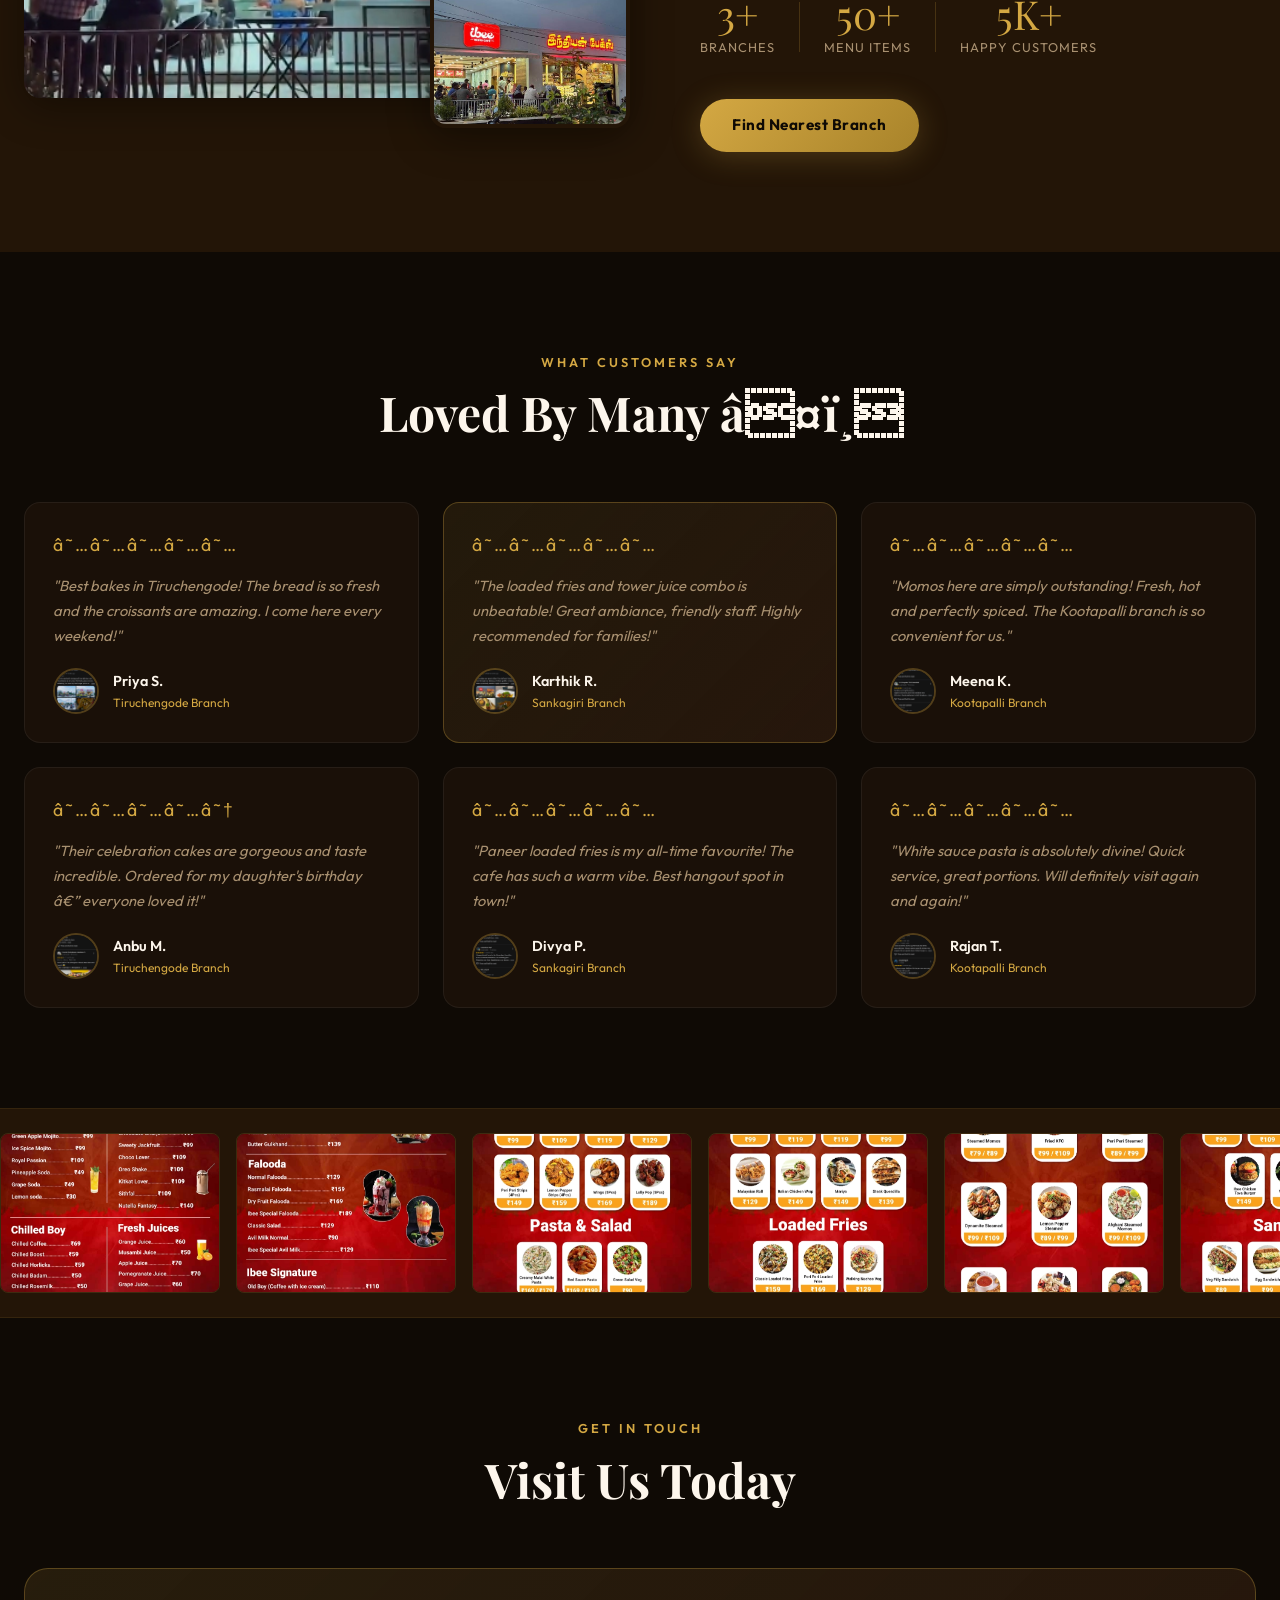
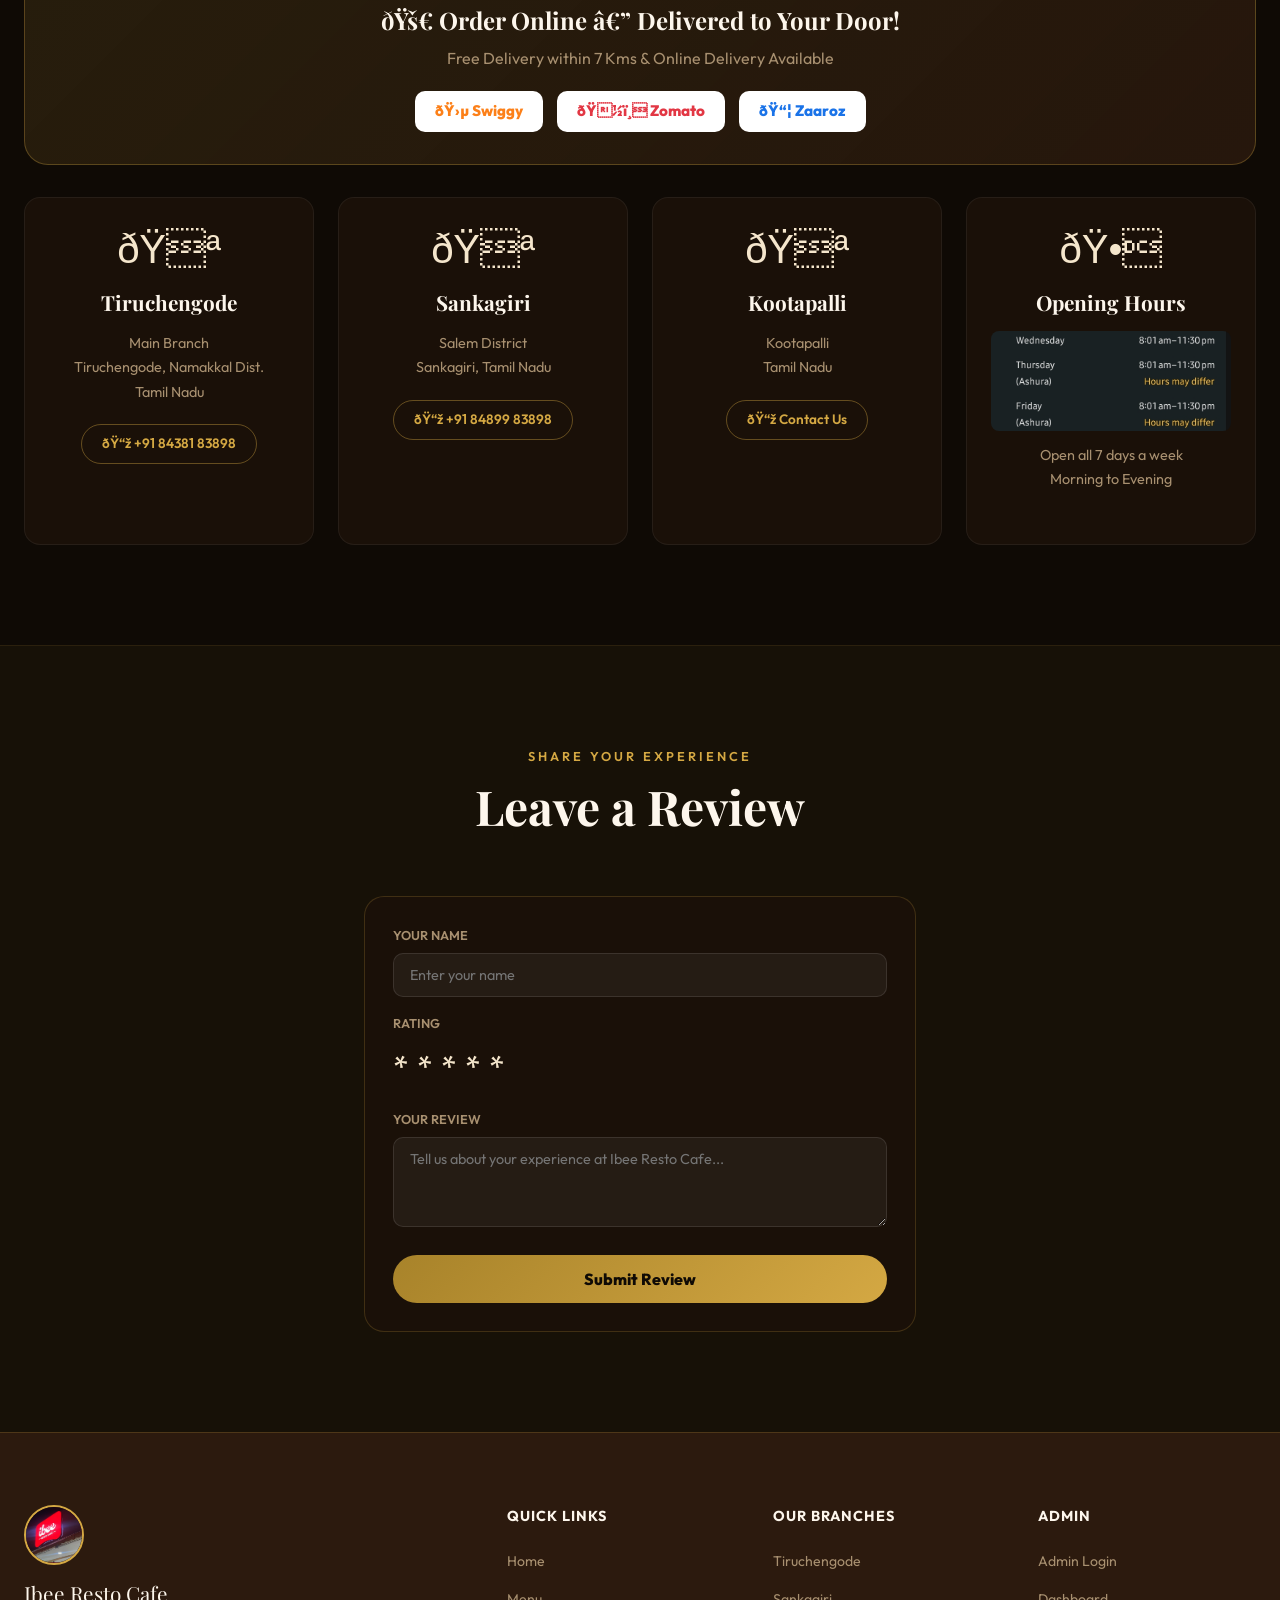
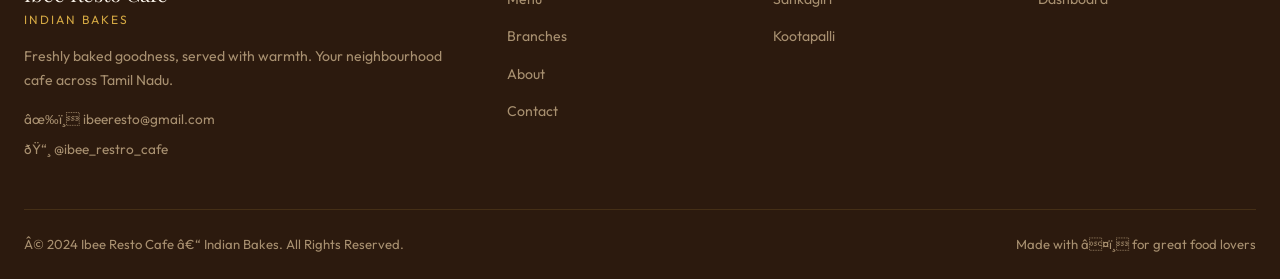
==== commit afde752d: "responsive" ====
--- a/index.html
+++ b/index.html
@@ -10,6 +10,7 @@
   <link rel="preconnect" href="https://fonts.gstatic.com" crossorigin />
   <link href="https://fonts.googleapis.com/css2?family=Playfair+Display:ital,wght@0,400;0,600;0,700;1,400&family=Outfit:wght@300;400;500;600;700&display=swap" rel="stylesheet" />
   <link rel="stylesheet" href="css/style.css" />`n  <link rel="stylesheet" href="css/mobile.css" />
+  <link rel="stylesheet" href="https://cdnjs.cloudflare.com/ajax/libs/font-awesome/6.5.0/css/all.min.css" />
 </head>
 <body>
   <!-- TODAY'S SPECIAL BANNER -->
@@ -35,7 +36,7 @@
         <p class="branch-prompt">ðŸ—ºï¸ Select Your Nearest Branch</p>
         <div class="branch-detect-row">
           <button id="detect-location-btn" class="btn-detect" onclick="detectLocation()">
-            <span class="icon">ðŸ“</span> Auto Detect Location
+            <span class="icon">ðŸ“</span> <i class="fa-solid fa-location-crosshairs"></i> Auto Detect Location
           </button>
           <span class="or-divider">or</span>
           <span class="manual-label">choose manually</span>
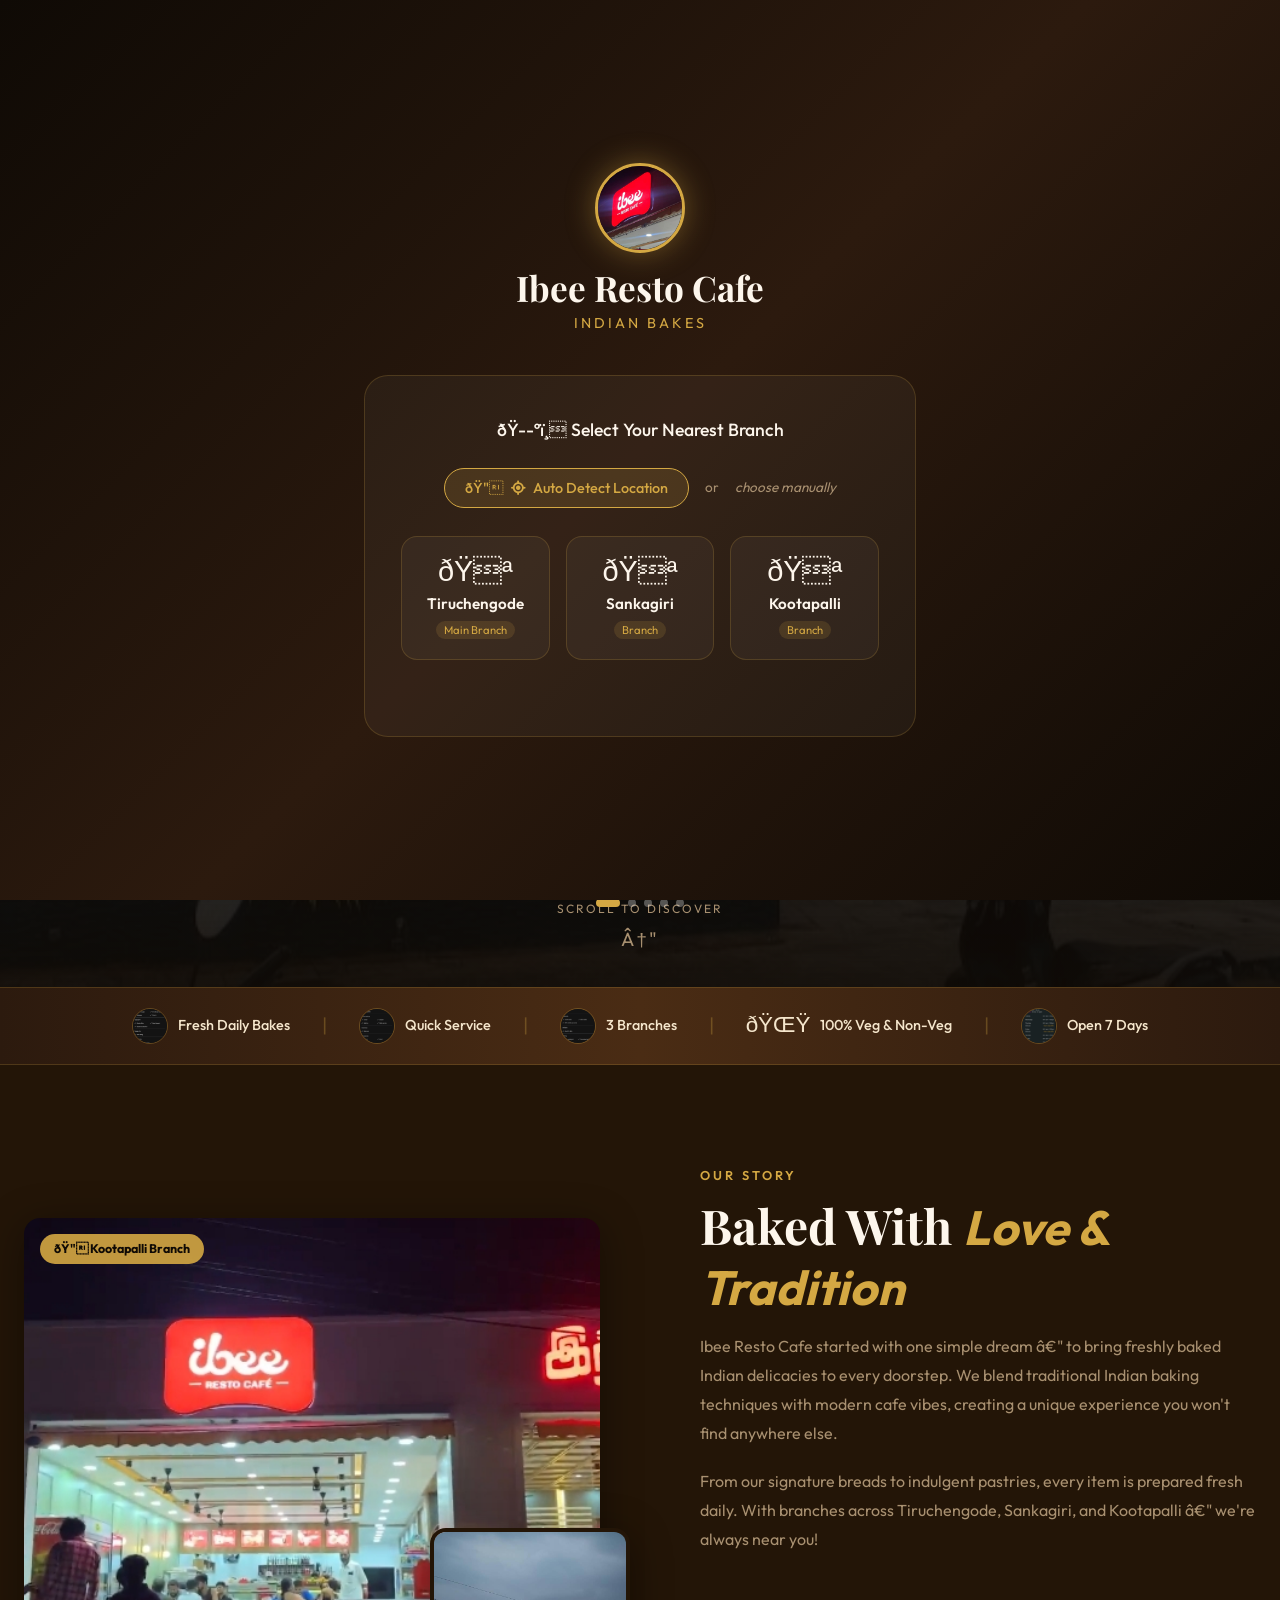
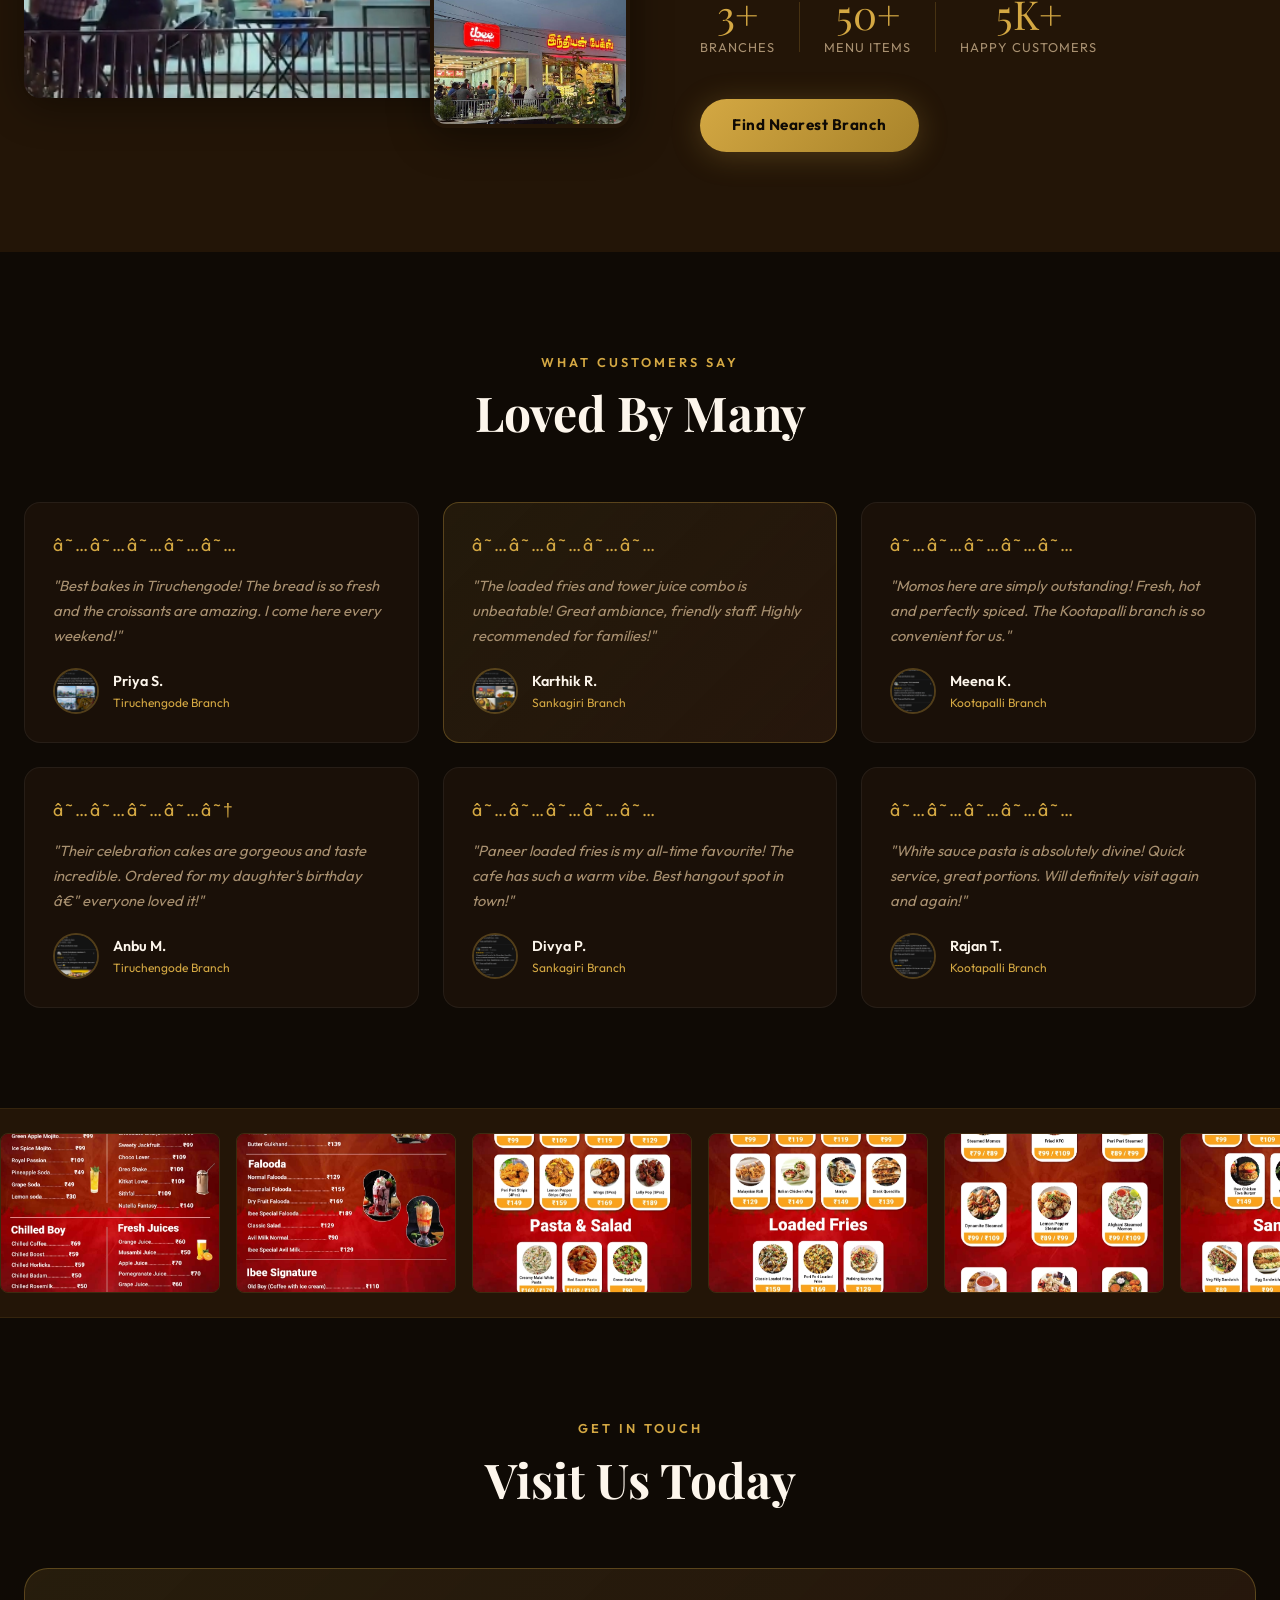
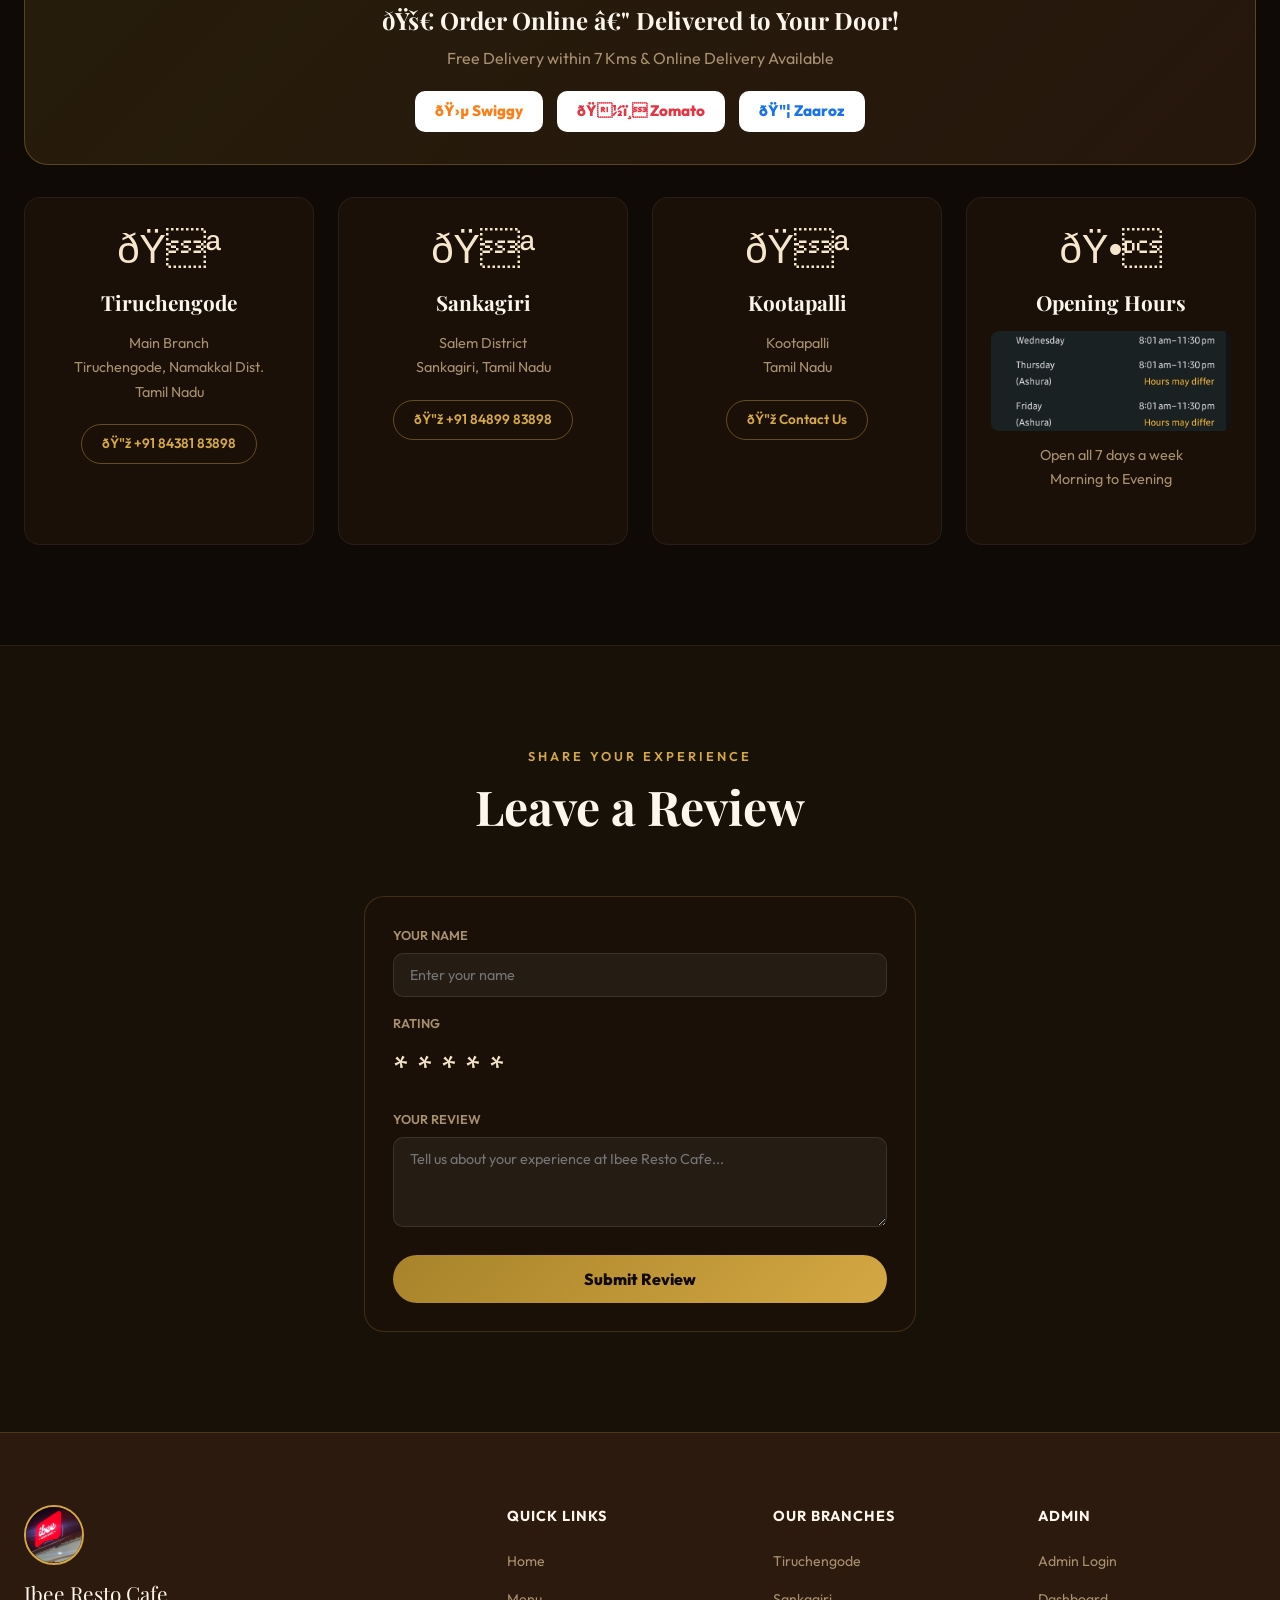
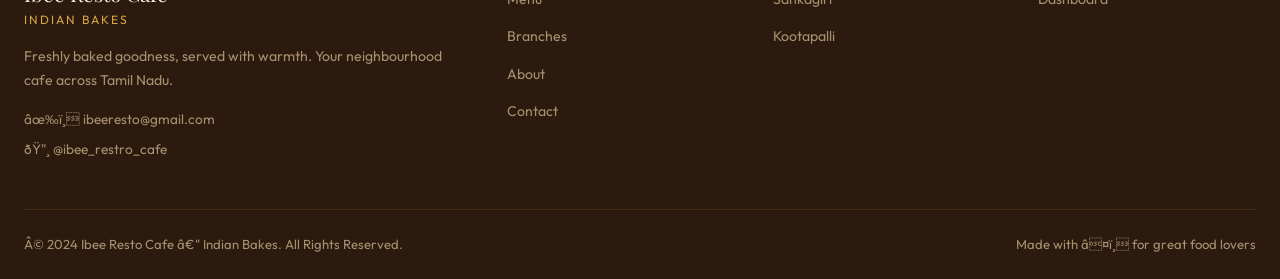
==== commit cd3512c3: "Remove emojis, add Font Awesome icons, mobile responsive" ====
--- a/index.html
+++ b/index.html
@@ -3,8 +3,8 @@
 <head>
   <meta charset="UTF-8" />
   <meta name="viewport" content="width=device-width, initial-scale=1.0" />
-  <title>Ibee Resto Cafe â€“ Indian Bakes | Tiruchengode | Sankagiri | Kootapalli</title>
-  <meta name="description" content="Ibee Resto Cafe â€“ Indian Bakes. Fresh bakes, burgers, beverages & more. Multiple branches across Tiruchengode, Sankagiri, and Kootapalli. Order online today!" />
+  <title>Ibee Resto Cafe â€" Indian Bakes | Tiruchengode | Sankagiri | Kootapalli</title>
+  <meta name="description" content="Ibee Resto Cafe â€" Indian Bakes. Fresh bakes, burgers, beverages & more. Multiple branches across Tiruchengode, Sankagiri, and Kootapalli. Order online today!" />
   <link rel="icon" href="images/logo.jpg" type="image/jpeg" />
   <link rel="preconnect" href="https://fonts.googleapis.com" />
   <link rel="preconnect" href="https://fonts.gstatic.com" crossorigin />
@@ -17,7 +17,7 @@
   <div id="todays-special-banner" style="background:linear-gradient(135deg,#7B2D00,#D4A843);padding:14px 20px;text-align:center;position:relative;z-index:50;">
     <div style="max-width:800px;margin:0 auto;display:flex;align-items:center;justify-content:center;gap:14px;flex-wrap:wrap;">
       <span style="font-size:1.3rem;"></span>
-      <span style="font-family:'Playfair Display',serif;color:#FDF6EC;font-size:1rem;font-weight:600;" id="special-text">Today's Special: Momo Platter + Tower Juice Combo at ₹179!</span>
+      <span style="font-family:'Playfair Display',serif;color:#FDF6EC;font-size:1rem;font-weight:600;" id="special-text">Today's Special: Momo Platter + Tower Juice Combo at &#8377;179!</span>
       <a href="order.html" style="background:#FDF6EC;color:#7B2D00;border-radius:20px;padding:6px 18px;font-size:0.82rem;font-weight:800;text-decoration:none;white-space:nowrap;">Order Now</a>
       <button onclick="document.getElementById('todays-special-banner').style.display='none'" style="background:none;border:none;color:rgba(255,255,255,0.7);cursor:pointer;font-size:1.2rem;position:absolute;right:16px;top:50%;transform:translateY(-50%);">X</button>
     </div>
@@ -33,10 +33,10 @@
         <p class="branch-subtitle">Indian Bakes</p>
       </div>
       <div class="branch-card">
-        <p class="branch-prompt">ðŸ—ºï¸ Select Your Nearest Branch</p>
+        <p class="branch-prompt">ðŸ--ºï¸ Select Your Nearest Branch</p>
         <div class="branch-detect-row">
           <button id="detect-location-btn" class="btn-detect" onclick="detectLocation()">
-            <span class="icon">ðŸ“</span> <i class="fa-solid fa-location-crosshairs"></i> Auto Detect Location
+            <span class="icon">ðŸ"</span> <i class="fa-solid fa-location-crosshairs"></i> Auto Detect Location
           </button>
           <span class="or-divider">or</span>
           <span class="manual-label">choose manually</span>
@@ -76,14 +76,14 @@
       <ul class="nav-links" id="nav-links">
         <li><a href="index.html" class="nav-link active">Home</a></li>
         <li><a href="menu.html" class="nav-link">Menu</a></li>
-        <li><a href="order.html" class="nav-link" style="color:var(--gold);font-weight:700;">ðŸ›’ Order</a></li>
+        <li><a href="order.html" class="nav-link" style="color:var(--gold);font-weight:700;">ðŸ›' Order</a></li>
         <li><a href="branches.html" class="nav-link">Branches</a></li>
         <li><a href="index.html#about" class="nav-link">About</a></li>
         <li><a href="index.html#contact" class="nav-link">Contact</a></li>
       </ul>
       <div class="nav-actions">
         <div class="branch-indicator" id="nav-branch-indicator" onclick="changeBranch()">
-          <span class="bi-dot">â—</span>
+          <span class="bi-dot">â--</span>
           <span id="current-branch-nav">Select Branch</span>
           <span class="bi-arrow">âŒ„</span>
         </div>
@@ -109,24 +109,24 @@
       <div class="hero-badge">âœ¦ Freshly Baked Every Day âœ¦</div>
       <div class="hero-logo-wrap">
         <div class="hero-logo-glow"></div>
-        <img src="images/logo.jpg" alt="Ibee Resto Cafe â€“ Indian Bakes" class="hero-logo-main" />
+        <img src="images/logo.jpg" alt="Ibee Resto Cafe â€" Indian Bakes" class="hero-logo-main" />
       </div>
       <h1 class="hero-title">
         <span class="hero-title-main">Ibee Resto Cafe</span>
         <span class="hero-title-sub">Indian Bakes</span>
       </h1>
-      <p class="hero-desc">From oven to table â€” authentic Indian bakes, bold flavours & warm vibes.<br/>
-        <span class="hero-branch-tag" id="hero-branch-display">ðŸ“ Select a branch to explore menu</span>
+      <p class="hero-desc">From oven to table â€" authentic Indian bakes, bold flavours & warm vibes.<br/>
+        <span class="hero-branch-tag" id="hero-branch-display">ðŸ" Select a branch to explore menu</span>
       </p>
       <div class="hero-cta">
-        <a href="order.html" class="btn-primary">ðŸ›’ Order Now</a>
+        <a href="order.html" class="btn-primary">ðŸ›' Order Now</a>
         <a href="menu.html" class="btn-outline">View Menu</a>
         <a href="branches.html" class="btn-outline">Our Branches</a>
       </div>
     </div>
     <div class="hero-scroll-hint">
       <span>Scroll to discover</span>
-      <div class="scroll-arrow">â†“</div>
+      <div class="scroll-arrow">â†"</div>
     </div>
     <div class="hero-slide-dots" id="hero-dots"></div>
   </section>
@@ -165,18 +165,18 @@
       <div class="about-images">
         <img src="images/cafe_exterior4.jpg" alt="Ibee Cafe Kootapalli" class="about-img-main" />
         <img src="images/cafe_exterior5.jpg" alt="Ibee Cafe Kootapalli" class="about-img-float" />
-        <div class="about-branch-tag">ðŸ“ Kootapalli Branch</div>
+        <div class="about-branch-tag">ðŸ" Kootapalli Branch</div>
       </div>
       <div class="about-content">
         <p class="section-eyebrow">Our Story</p>
         <h2 class="section-title">Baked With <em>Love & Tradition</em></h2>
         <p class="about-text">
-          Ibee Resto Cafe started with one simple dream â€” to bring freshly baked Indian delicacies to every doorstep. 
+          Ibee Resto Cafe started with one simple dream â€" to bring freshly baked Indian delicacies to every doorstep. 
           We blend traditional Indian baking techniques with modern cafe vibes, creating a unique experience you won't find anywhere else.
         </p>
         <p class="about-text">
           From our signature breads to indulgent pastries, every item is prepared fresh daily. 
-          With branches across Tiruchengode, Sankagiri, and Kootapalli â€” we're always near you!
+          With branches across Tiruchengode, Sankagiri, and Kootapalli â€" we're always near you!
         </p>
         <div class="about-stats">
           <div class="stat-item">
@@ -204,7 +204,7 @@
     <div class="container">
       <div class="section-header">
         <p class="section-eyebrow">What Customers Say</p>
-        <h2 class="section-title">Loved By Many â¤ï¸</h2>
+        <h2 class="section-title">Loved By Many</h2>
       </div>
       <div class="reviews-grid">
         <div class="review-card">
@@ -242,7 +242,7 @@
         </div>
         <div class="review-card">
           <div class="review-stars">â˜…â˜…â˜…â˜…â˜†</div>
-          <p class="review-text">"Their celebration cakes are gorgeous and taste incredible. Ordered for my daughter's birthday â€” everyone loved it!"</p>
+          <p class="review-text">"Their celebration cakes are gorgeous and taste incredible. Ordered for my daughter's birthday â€" everyone loved it!"</p>
           <div class="reviewer">
             <img src="images/customer_review4.jpg" alt="Reviewer" class="reviewer-img" />
             <div>
@@ -307,31 +307,31 @@
       <div class="contact-grid">
         <!-- Delivery Banner -->
         <div style="grid-column:1/-1;background:linear-gradient(135deg,rgba(212,168,67,0.12),rgba(44,26,14,0.8));border:1px solid rgba(212,168,67,0.3);border-radius:24px;padding:32px;text-align:center;margin-bottom:8px;">
-          <h3 style="font-family:var(--font-display);font-size:1.5rem;color:var(--cream);margin-bottom:6px;">ðŸš€ Order Online â€” Delivered to Your Door!</h3>
+          <h3 style="font-family:var(--font-display);font-size:1.5rem;color:var(--cream);margin-bottom:6px;">ðŸš€ Order Online â€" Delivered to Your Door!</h3>
           <p style="color:var(--text-muted);margin-bottom:20px;">Free Delivery within 7 Kms &amp; Online Delivery Available</p>
           <div style="display:flex;justify-content:center;gap:14px;flex-wrap:wrap;">
             <div style="background:white;border-radius:10px;padding:8px 20px;font-weight:800;color:#fc8019;font-size:0.95rem;">ðŸ›µ Swiggy</div>
             <div style="background:white;border-radius:10px;padding:8px 20px;font-weight:800;color:#e23744;font-size:0.95rem;">ðŸ½ï¸ Zomato</div>
-            <div style="background:white;border-radius:10px;padding:8px 20px;font-weight:800;color:#1a73e8;font-size:0.95rem;">ðŸ“¦ Zaaroz</div>
+            <div style="background:white;border-radius:10px;padding:8px 20px;font-weight:800;color:#1a73e8;font-size:0.95rem;">ðŸ"¦ Zaaroz</div>
           </div>
         </div>
         <div class="contact-card">
           <div class="contact-icon">ðŸª</div>
           <h3>Tiruchengode</h3>
           <p>Main Branch<br/>Tiruchengode, Namakkal Dist.<br/>Tamil Nadu</p>
-          <a href="tel:+918438183898" class="contact-link">ðŸ“ž +91 84381 83898</a>
+          <a href="tel:+918438183898" class="contact-link">ðŸ"ž +91 84381 83898</a>
         </div>
         <div class="contact-card">
           <div class="contact-icon">ðŸª</div>
           <h3>Sankagiri</h3>
           <p>Salem District<br/>Sankagiri, Tamil Nadu</p>
-          <a href="tel:+918489983898" class="contact-link">ðŸ“ž +91 84899 83898</a>
+          <a href="tel:+918489983898" class="contact-link">ðŸ"ž +91 84899 83898</a>
         </div>
         <div class="contact-card">
           <div class="contact-icon">ðŸª</div>
           <h3>Kootapalli</h3>
           <p>Kootapalli<br/>Tamil Nadu</p>
-          <a href="tel:+918438183898" class="contact-link">ðŸ“ž Contact Us</a>
+          <a href="tel:+918438183898" class="contact-link">ðŸ"ž Contact Us</a>
         </div>
         <div class="contact-card contact-hours">
           <div class="contact-icon">ðŸ•</div>
@@ -411,7 +411,7 @@
           <p class="footer-desc">Freshly baked goodness, served with warmth. Your neighbourhood cafe across Tamil Nadu.</p>
           <div style="margin-top:16px;display:flex;flex-direction:column;gap:8px;">
             <a href="mailto:ibeeresto@gmail.com" style="color:var(--text-muted);font-size:0.85rem;transition:color 0.3s;" onmouseover="this.style.color='var(--gold)'" onmouseout="this.style.color='var(--text-muted)'">âœ‰ï¸ ibeeresto@gmail.com</a>
-            <a href="https://instagram.com/ibee_restro_cafe" target="_blank" rel="noopener" style="color:var(--text-muted);font-size:0.85rem;transition:color 0.3s;" onmouseover="this.style.color='var(--gold)'" onmouseout="this.style.color='var(--text-muted)'">ðŸ“¸ @ibee_restro_cafe</a>
+            <a href="https://instagram.com/ibee_restro_cafe" target="_blank" rel="noopener" style="color:var(--text-muted);font-size:0.85rem;transition:color 0.3s;" onmouseover="this.style.color='var(--gold)'" onmouseout="this.style.color='var(--text-muted)'">ðŸ"¸ @ibee_restro_cafe</a>
           </div>
         </div>
         <div class="footer-links-col">
@@ -441,7 +441,7 @@
         </div>
       </div>
       <div class="footer-bottom">
-        <p>Â© 2024 Ibee Resto Cafe â€“ Indian Bakes. All Rights Reserved.</p>
+        <p>Â&copy; 2024 Ibee Resto Cafe â€" Indian Bakes. All Rights Reserved.</p>
         <p>Made with â¤ï¸ for great food lovers</p>
       </div>
     </div>
